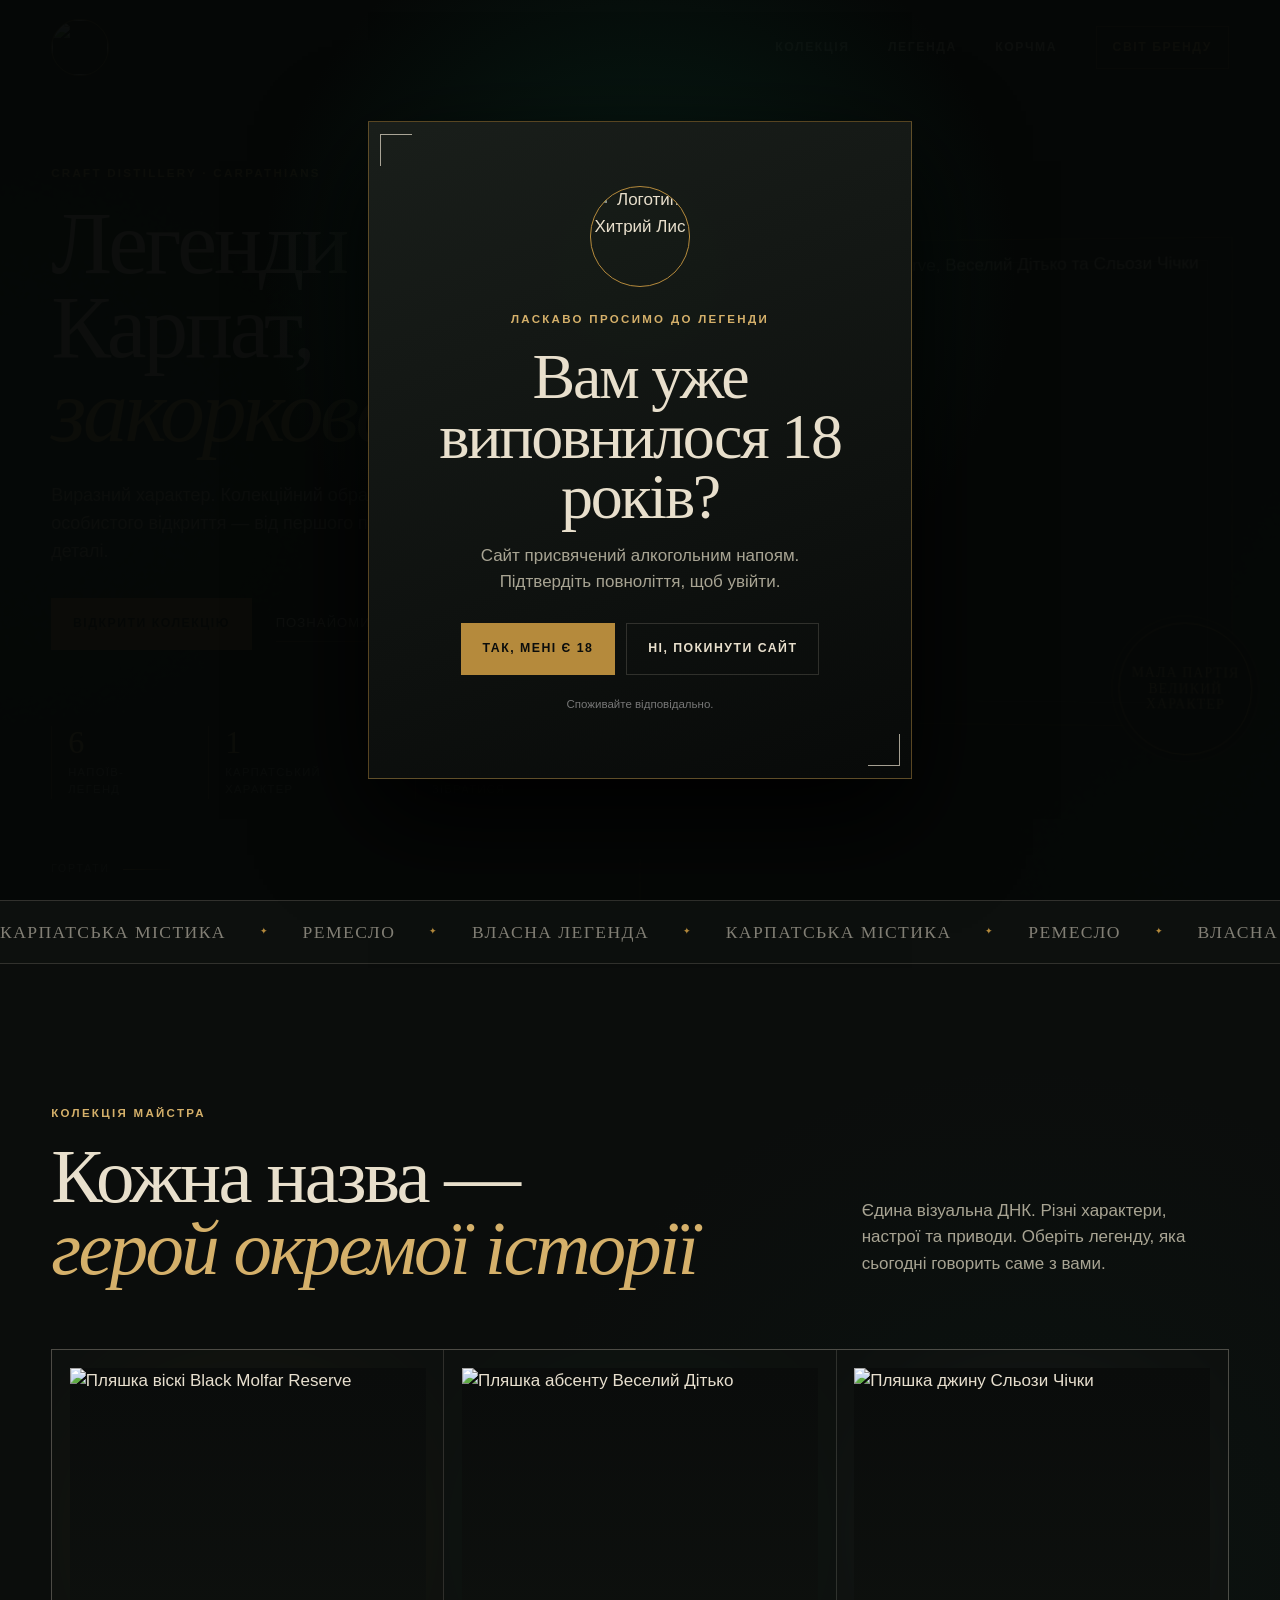
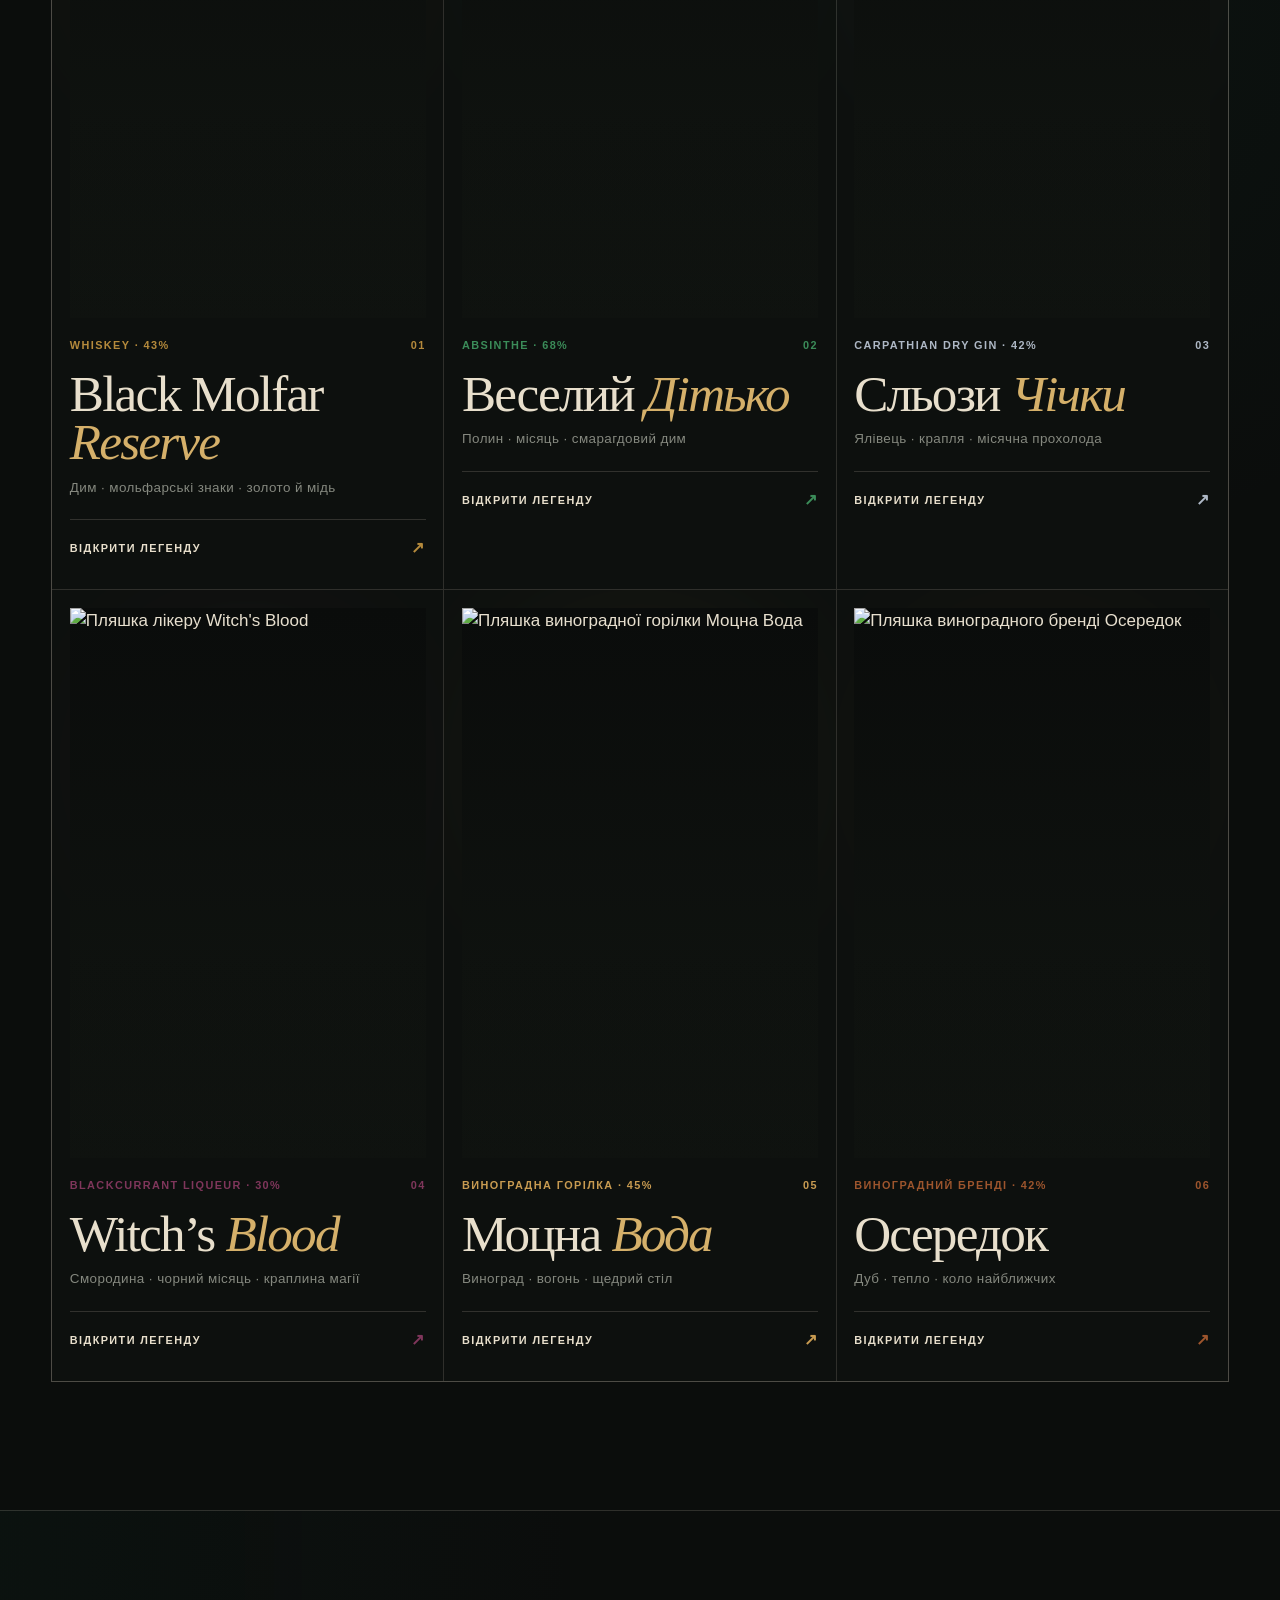
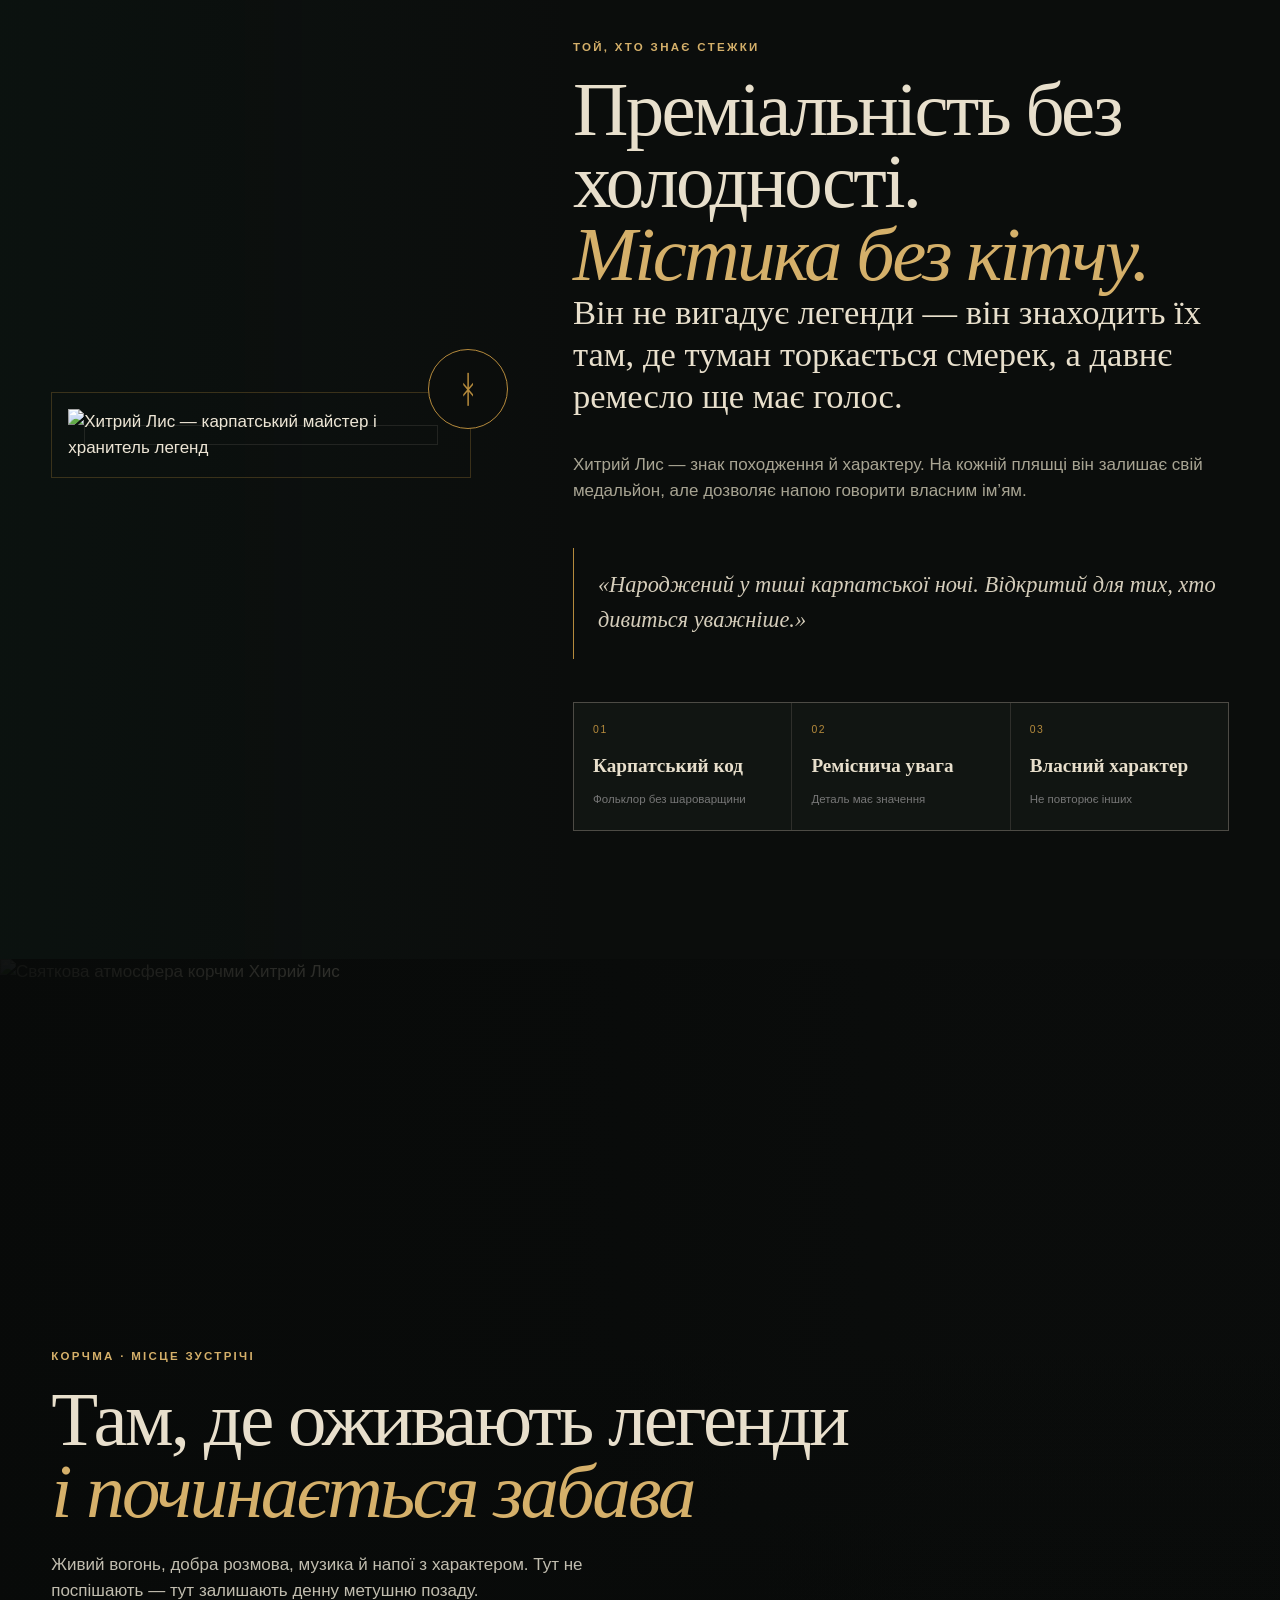
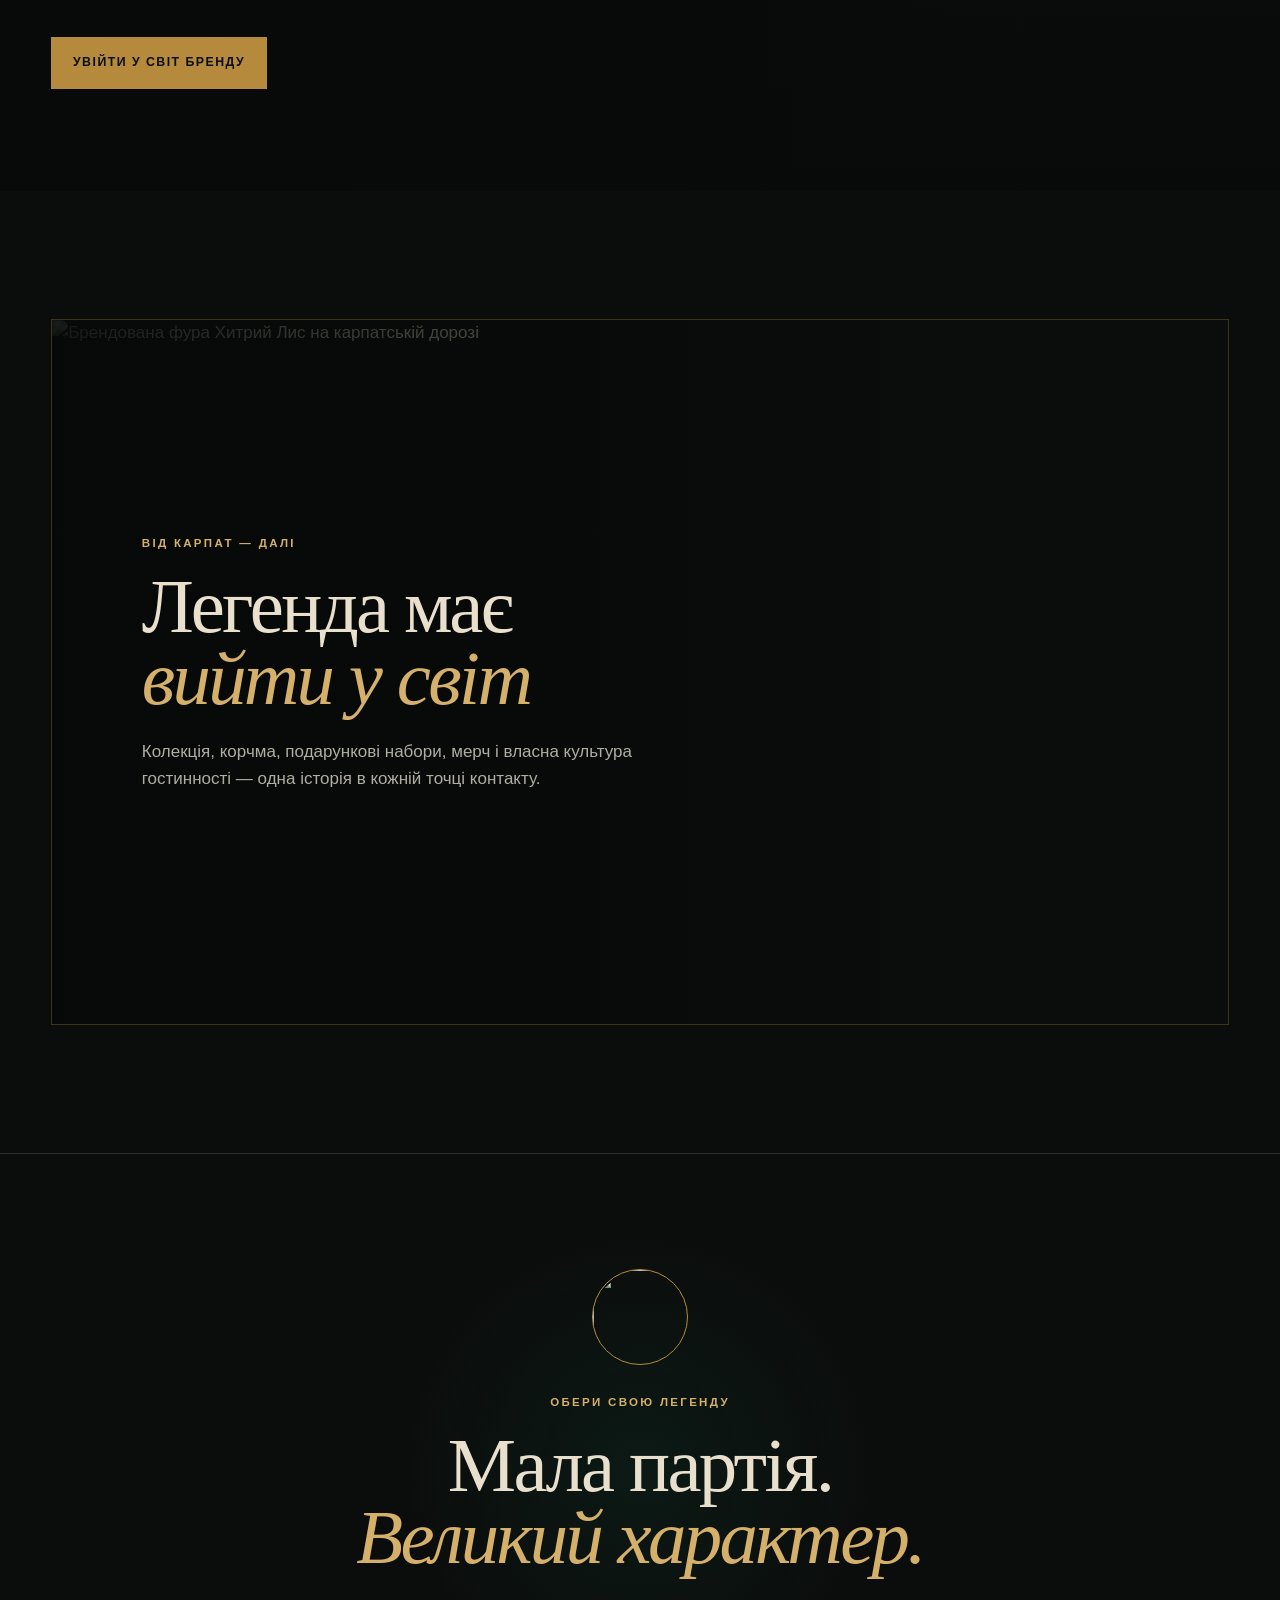
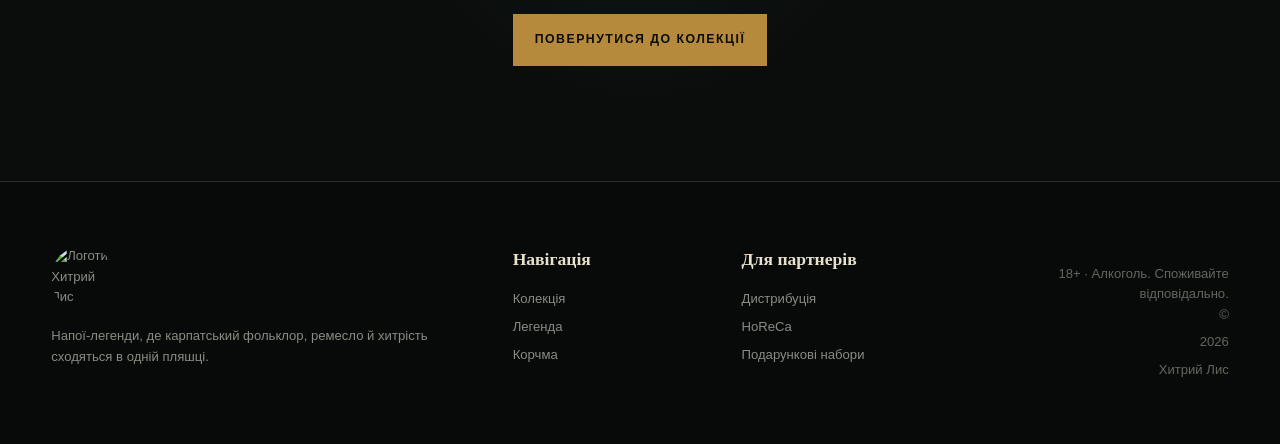
==== index.html @ 6b1ffa55 "Add files via upload" ====
<!doctype html>
<html lang="uk">
  <head>
    <meta charset="UTF-8" />
    <meta name="viewport" content="width=device-width, initial-scale=1" />
    <meta name="theme-color" content="#0b0d0c" />
    <meta
      name="description"
      content="Хитрий Лис — напої-легенди, де карпатський фольклор, ремесло й характер сходяться в одній пляшці."
    />
    <title>Хитрий Лис — легенди Карпат, закорковані майстром</title>
    <link rel="icon" href="assets/favicon.svg" type="image/svg+xml" />
    <link rel="stylesheet" href="styles.css" />
    <script src="script.js" defer></script>
  </head>

  <body class="age-locked">
    <a class="skip-link" href="#main">Перейти до вмісту</a>

    <div class="age-gate" id="ageGate" role="dialog" aria-modal="true" aria-labelledby="ageTitle">
      <div class="age-gate__card">
        <img class="age-gate__logo" src="assets/images/logo-medallion.webp" alt="Логотип Хитрий Лис" />
        <p class="eyebrow">Ласкаво просимо до легенди</p>
        <h1 id="ageTitle">Вам уже виповнилося 18 років?</h1>
        <p class="age-gate__copy">
          Сайт присвячений алкогольним напоям. Підтвердіть повноліття, щоб увійти.
        </p>
        <div class="age-gate__actions">
          <button class="button button--primary" id="ageAccept" type="button">Так, мені є 18</button>
          <button class="button button--ghost" id="ageDecline" type="button">Ні, покинути сайт</button>
        </div>
        <small>Споживайте відповідально.</small>
      </div>
    </div>

    <header class="site-header" id="top">
      <a class="brand-mark" href="#top" aria-label="Хитрий Лис — на початок сторінки">
        <img src="assets/images/logo-medallion.webp" alt="" />
      </a>

      <button class="menu-toggle" type="button" aria-expanded="false" aria-controls="siteNav">
        <span></span><span></span><span></span>
        <span class="sr-only">Відкрити меню</span>
      </button>

      <nav class="site-nav" id="siteNav" aria-label="Головна навігація">
        <a href="#collection">Колекція</a>
        <a href="#legend">Легенда</a>
        <a href="#tavern">Корчма</a>
        <a class="nav-cta" href="#world">Світ бренду</a>
      </nav>
    </header>

    <main id="main">
      <section class="hero section-shell" aria-labelledby="heroTitle">
        <div class="hero__mist hero__mist--one"></div>
        <div class="hero__mist hero__mist--two"></div>

        <div class="hero__copy reveal">
          <p class="eyebrow">Craft distillery · Carpathians</p>
          <h1 id="heroTitle">Легенди Карпат,<br /><em>закорковані майстром</em></h1>
          <p class="hero__lead">
            Виразний характер. Колекційний образ. Відчуття особистого відкриття — від першого погляду до останньої деталі.
          </p>
          <div class="hero__actions">
            <a class="button button--primary" href="#collection">Відкрити колекцію</a>
            <a class="text-link" href="#legend">Познайомитися з Лисом <span aria-hidden="true">↗</span></a>
          </div>
          <dl class="hero__facts" aria-label="Характер бренду">
            <div><dt>6</dt><dd>напоїв-легенд</dd></div>
            <div><dt>1</dt><dd>карпатський характер</dd></div>
            <div><dt>∞</dt><dd>приводів зібратися</dd></div>
          </dl>
        </div>

        <div class="hero__visual reveal reveal--delay">
          <div class="hero__frame">
            <img src="assets/images/collection-hero.webp" alt="Колекція напоїв Black Molfar Reserve, Веселий Дітько та Сльози Чічки" />
            <span class="hero__seal">Мала партія<br />великий характер</span>
          </div>
        </div>

        <a class="scroll-cue" href="#collection" aria-label="Прокрутити до колекції">
          <span>Гортати</span><i></i>
        </a>
      </section>

      <section class="marquee" aria-label="Цінності бренду">
        <div class="marquee__track">
          <span>Карпатська містика</span><i>✦</i><span>Ремесло</span><i>✦</i><span>Власна легенда</span><i>✦</i>
          <span>Карпатська містика</span><i>✦</i><span>Ремесло</span><i>✦</i><span>Власна легенда</span><i>✦</i>
        </div>
      </section>

      <section class="collection section-shell" id="collection" aria-labelledby="collectionTitle">
        <div class="section-heading reveal">
          <div>
            <p class="eyebrow">Колекція майстра</p>
            <h2 id="collectionTitle">Кожна назва —<br /><em>герой окремої історії</em></h2>
          </div>
          <p>
            Єдина візуальна ДНК. Різні характери, настрої та приводи. Оберіть легенду, яка сьогодні говорить саме з вами.
          </p>
        </div>

        <div class="product-grid" id="productGrid">
          <article class="product-card reveal" style="--accent:#b58a3c" data-product="black-molfar">
            <div class="product-card__image"><img src="assets/images/black-molfar.webp" alt="Пляшка віскі Black Molfar Reserve" loading="lazy" /></div>
            <div class="product-card__meta"><span>Whiskey · 43%</span><span>01</span></div>
            <h3>Black Molfar <em>Reserve</em></h3>
            <p>Дим · мольфарські знаки · золото й мідь</p>
            <button class="product-card__button" type="button">Відкрити легенду <span>↗</span></button>
          </article>

          <article class="product-card reveal" style="--accent:#3b8c59" data-product="veselyi-ditko">
            <div class="product-card__image"><img src="assets/images/veselyi-ditko.webp" alt="Пляшка абсенту Веселий Дітько" loading="lazy" /></div>
            <div class="product-card__meta"><span>Absinthe · 68%</span><span>02</span></div>
            <h3>Веселий <em>Дітько</em></h3>
            <p>Полин · місяць · смарагдовий дим</p>
            <button class="product-card__button" type="button">Відкрити легенду <span>↗</span></button>
          </article>

          <article class="product-card reveal" style="--accent:#aeb8c5" data-product="sliozy-chichky">
            <div class="product-card__image"><img src="assets/images/sliozy-chichky.webp" alt="Пляшка джину Сльози Чічки" loading="lazy" /></div>
            <div class="product-card__meta"><span>Carpathian Dry Gin · 42%</span><span>03</span></div>
            <h3>Сльози <em>Чічки</em></h3>
            <p>Ялівець · крапля · місячна прохолода</p>
            <button class="product-card__button" type="button">Відкрити легенду <span>↗</span></button>
          </article>

          <article class="product-card reveal" style="--accent:#7f365b" data-product="witchs-blood">
            <div class="product-card__image"><img src="assets/images/witchs-blood.webp" alt="Пляшка лікеру Witch's Blood" loading="lazy" /></div>
            <div class="product-card__meta"><span>Blackcurrant Liqueur · 30%</span><span>04</span></div>
            <h3>Witch’s <em>Blood</em></h3>
            <p>Смородина · чорний місяць · краплина магії</p>
            <button class="product-card__button" type="button">Відкрити легенду <span>↗</span></button>
          </article>

          <article class="product-card reveal" style="--accent:#c89b51" data-product="motsna-voda">
            <div class="product-card__image"><img src="assets/images/motsna-voda.webp" alt="Пляшка виноградної горілки Моцна Вода" loading="lazy" /></div>
            <div class="product-card__meta"><span>Виноградна горілка · 45%</span><span>05</span></div>
            <h3>Моцна <em>Вода</em></h3>
            <p>Виноград · вогонь · щедрий стіл</p>
            <button class="product-card__button" type="button">Відкрити легенду <span>↗</span></button>
          </article>

          <article class="product-card reveal" style="--accent:#9d552d" data-product="oseredok">
            <div class="product-card__image"><img src="assets/images/oseredok.webp" alt="Пляшка виноградного бренді Осередок" loading="lazy" /></div>
            <div class="product-card__meta"><span>Виноградний бренді · 42%</span><span>06</span></div>
            <h3>Осередок</h3>
            <p>Дуб · тепло · коло найближчих</p>
            <button class="product-card__button" type="button">Відкрити легенду <span>↗</span></button>
          </article>
        </div>
      </section>

      <section class="legend section-shell" id="legend" aria-labelledby="legendTitle">
        <div class="legend__image reveal">
          <img src="assets/images/fox-master.webp" alt="Хитрий Лис — карпатський майстер і хранитель легенд" loading="lazy" />
          <div class="legend__sigil" aria-hidden="true">ᚼ</div>
        </div>
        <div class="legend__copy reveal reveal--delay">
          <p class="eyebrow">Той, хто знає стежки</p>
          <h2 id="legendTitle">Преміальність без холодності.<br /><em>Містика без кітчу.</em></h2>
          <p class="legend__lead">
            Він не вигадує легенди — він знаходить їх там, де туман торкається смерек, а давнє ремесло ще має голос.
          </p>
          <p>
            Хитрий Лис — знак походження й характеру. На кожній пляшці він залишає свій медальйон, але дозволяє напою говорити власним ім’ям.
          </p>
          <blockquote>«Народжений у тиші карпатської ночі. Відкритий для тих, хто дивиться уважніше.»</blockquote>
          <div class="legend__principles">
            <div><span>01</span><strong>Карпатський код</strong><small>Фольклор без шароварщини</small></div>
            <div><span>02</span><strong>Реміснича увага</strong><small>Деталь має значення</small></div>
            <div><span>03</span><strong>Власний характер</strong><small>Не повторює інших</small></div>
          </div>
        </div>
      </section>

      <section class="tavern" id="tavern" aria-labelledby="tavernTitle">
        <div class="tavern__media"><img src="assets/images/tavern.webp" alt="Святкова атмосфера корчми Хитрий Лис" loading="lazy" /></div>
        <div class="tavern__content reveal">
          <p class="eyebrow">Корчма · місце зустрічі</p>
          <h2 id="tavernTitle">Там, де оживають легенди<br /><em>і починається забава</em></h2>
          <p>
            Живий вогонь, добра розмова, музика й напої з характером. Тут не поспішають — тут залишають денну метушню позаду.
          </p>
          <a class="button button--primary" href="#world">Увійти у світ бренду</a>
        </div>
      </section>

      <section class="world section-shell" id="world" aria-labelledby="worldTitle">
        <div class="world__panel reveal">
          <img src="assets/images/road.webp" alt="Брендована фура Хитрий Лис на карпатській дорозі" loading="lazy" />
          <div class="world__overlay">
            <p class="eyebrow">Від Карпат — далі</p>
            <h2 id="worldTitle">Легенда має<br /><em>вийти у світ</em></h2>
            <p>Колекція, корчма, подарункові набори, мерч і власна культура гостинності — одна історія в кожній точці контакту.</p>
          </div>
        </div>
      </section>

      <section class="closing section-shell" aria-labelledby="closingTitle">
        <img src="assets/images/logo-medallion.webp" alt="" class="closing__logo" />
        <p class="eyebrow">Обери свою легенду</p>
        <h2 id="closingTitle">Мала партія.<br /><em>Великий характер.</em></h2>
        <a class="button button--primary" href="#collection">Повернутися до колекції</a>
      </section>
    </main>

    <footer class="site-footer">
      <div class="site-footer__brand">
        <img src="assets/images/logo-medallion.webp" alt="Логотип Хитрий Лис" />
        <p>Напої-легенди, де карпатський фольклор, ремесло й хитрість сходяться в одній пляшці.</p>
      </div>
      <div>
        <strong>Навігація</strong>
        <a href="#collection">Колекція</a><a href="#legend">Легенда</a><a href="#tavern">Корчма</a>
      </div>
      <div>
        <strong>Для партнерів</strong>
        <span>Дистрибуція</span><span>HoReCa</span><span>Подарункові набори</span>
      </div>
      <p class="site-footer__legal">18+ · Алкоголь. Споживайте відповідально.<br />© <span id="year"></span> Хитрий Лис</p>
    </footer>

    <dialog class="product-dialog" id="productDialog">
      <button class="product-dialog__close" type="button" aria-label="Закрити">×</button>
      <div class="product-dialog__image"><img src="" alt="" /></div>
      <div class="product-dialog__copy">
        <p class="eyebrow product-dialog__category"></p>
        <h2 class="product-dialog__title"></h2>
        <p class="product-dialog__story"></p>
        <div class="product-dialog__mood"></div>
        <p class="product-dialog__quote"></p>
      </div>
    </dialog>
  </body>
</html>
---- styles.css ----
@font-face{font-family:"Cormorant Garamond";src:url("assets/fonts/cormorant-garamond-cyrillic-400.woff2") format("woff2");font-weight:400;font-style:normal;font-display:swap;unicode-range:U+0400-045F,U+0490-0491}
@font-face{font-family:"Cormorant Garamond";src:url("assets/fonts/cormorant-garamond-latin-400.woff2") format("woff2");font-weight:400;font-style:normal;font-display:swap;unicode-range:U+0000-00FF}
@font-face{font-family:"Cormorant Garamond";src:url("assets/fonts/cormorant-garamond-cyrillic-600.woff2") format("woff2");font-weight:600;font-style:normal;font-display:swap;unicode-range:U+0400-045F,U+0490-0491}
@font-face{font-family:"Cormorant Garamond";src:url("assets/fonts/cormorant-garamond-latin-600.woff2") format("woff2");font-weight:600;font-style:normal;font-display:swap;unicode-range:U+0000-00FF}
@font-face{font-family:"Source Sans 3";src:url("assets/fonts/source-sans-3-cyrillic-400.woff2") format("woff2");font-weight:400;font-style:normal;font-display:swap;unicode-range:U+0400-045F,U+0490-0491}
@font-face{font-family:"Source Sans 3";src:url("assets/fonts/source-sans-3-latin-400.woff2") format("woff2");font-weight:400;font-style:normal;font-display:swap;unicode-range:U+0000-00FF}
@font-face{font-family:"Source Sans 3";src:url("assets/fonts/source-sans-3-cyrillic-600.woff2") format("woff2");font-weight:600;font-style:normal;font-display:swap;unicode-range:U+0400-045F,U+0490-0491}
@font-face{font-family:"Source Sans 3";src:url("assets/fonts/source-sans-3-latin-600.woff2") format("woff2");font-weight:600;font-style:normal;font-display:swap;unicode-range:U+0000-00FF}

:root{
  --ink:#0b0d0c;
  --ink-soft:#111512;
  --gold:#b58a3c;
  --gold-light:#d5b06a;
  --parchment:#e8dfcc;
  --muted:#a8a493;
  --emerald:#0e4b36;
  --line:rgba(232,223,204,.16);
  --display:"Cormorant Garamond",Georgia,serif;
  --text:"Source Sans 3",Arial,sans-serif;
  --page:clamp(1.25rem,4vw,4.5rem);
}

*,*::before,*::after{box-sizing:border-box}
html{scroll-behavior:smooth;background:var(--ink)}
body{margin:0;background:var(--ink);color:var(--parchment);font-family:var(--text);font-size:17px;line-height:1.55;overflow-x:hidden}
body::before{content:"";position:fixed;inset:0;pointer-events:none;opacity:.055;z-index:50;background-image:url("data:image/svg+xml,%3Csvg viewBox='0 0 180 180' xmlns='http://www.w3.org/2000/svg'%3E%3Cfilter id='n'%3E%3CfeTurbulence type='fractalNoise' baseFrequency='.8' numOctaves='3' stitchTiles='stitch'/%3E%3C/filter%3E%3Crect width='100%25' height='100%25' filter='url(%23n)' opacity='.65'/%3E%3C/svg%3E")}
body.age-locked{overflow:hidden}
img{display:block;max-width:100%}
a{color:inherit;text-decoration:none}
button{font:inherit}
::selection{background:var(--gold);color:var(--ink)}

.sr-only{position:absolute;width:1px;height:1px;padding:0;margin:-1px;overflow:hidden;clip:rect(0,0,0,0);white-space:nowrap;border:0}
.skip-link{position:fixed;top:.75rem;left:.75rem;z-index:1000;padding:.7rem 1rem;background:var(--parchment);color:var(--ink);transform:translateY(-160%);transition:.2s}
.skip-link:focus{transform:translateY(0)}
.section-shell{padding-left:var(--page);padding-right:var(--page)}
.eyebrow{margin:0 0 1.1rem;color:var(--gold-light);font-size:.72rem;font-weight:600;letter-spacing:.2em;text-transform:uppercase}
h1,h2,h3,p{margin-top:0}
h1,h2,h3{font-family:var(--display);font-weight:400;line-height:.94;letter-spacing:-.035em}
h1 em,h2 em,h3 em{color:var(--gold-light);font-style:italic;font-weight:400}
.button{display:inline-flex;align-items:center;justify-content:center;min-height:3.25rem;padding:.75rem 1.3rem;border:1px solid transparent;cursor:pointer;font-size:.77rem;font-weight:600;letter-spacing:.12em;text-transform:uppercase;transition:transform .25s,background .25s,color .25s,border-color .25s}
.button:hover{transform:translateY(-2px)}
.button--primary{background:var(--gold);color:var(--ink);border-color:var(--gold)}
.button--primary:hover{background:var(--gold-light);border-color:var(--gold-light)}
.button--ghost{background:transparent;color:var(--parchment);border-color:var(--line)}
.button--ghost:hover{border-color:var(--gold)}
.text-link{display:inline-flex;gap:.55rem;align-items:center;padding:.5rem 0;border-bottom:1px solid rgba(181,138,60,.45);font-size:.82rem;letter-spacing:.08em;text-transform:uppercase}
.text-link span{color:var(--gold);transition:transform .2s}.text-link:hover span{transform:translate(3px,-3px)}

.age-gate{position:fixed;inset:0;z-index:999;display:grid;place-items:center;padding:1.25rem;background:radial-gradient(circle at 50% 30%,rgba(14,75,54,.35),transparent 42%),rgba(6,8,7,.97);opacity:0;pointer-events:none;transition:opacity .35s}
.age-locked .age-gate{opacity:1;pointer-events:auto}
.age-gate__card{width:min(34rem,100%);padding:clamp(2rem,6vw,4rem);text-align:center;border:1px solid rgba(181,138,60,.45);background:linear-gradient(160deg,rgba(26,31,27,.98),rgba(8,10,9,.98));box-shadow:0 40px 100px #000;position:relative}
.age-gate__card::before,.age-gate__card::after{content:"";position:absolute;width:2rem;height:2rem;border-color:var(--gold);opacity:.7}
.age-gate__card::before{top:.7rem;left:.7rem;border-top:1px solid;border-left:1px solid}.age-gate__card::after{right:.7rem;bottom:.7rem;border-right:1px solid;border-bottom:1px solid}
.age-gate__logo{width:6.3rem;height:6.3rem;margin:0 auto 1.5rem;border-radius:50%;object-fit:cover;border:1px solid var(--gold)}
.age-gate h1{font-size:clamp(2.2rem,7vw,4rem);margin-bottom:1rem}.age-gate__copy{color:var(--muted);max-width:26rem;margin:0 auto 1.7rem}.age-gate__actions{display:flex;gap:.7rem;justify-content:center;flex-wrap:wrap}.age-gate small{display:block;margin-top:1.3rem;color:#777;font-size:.72rem}

.site-header{position:fixed;top:0;left:0;right:0;z-index:100;display:flex;align-items:center;justify-content:space-between;height:6rem;padding:0 var(--page);border-bottom:1px solid transparent;transition:height .3s,background .3s,border-color .3s,backdrop-filter .3s}
.site-header.is-scrolled{height:4.6rem;background:rgba(11,13,12,.83);border-color:var(--line);backdrop-filter:blur(18px)}
.brand-mark{width:3.6rem;height:3.6rem;border-radius:50%;overflow:hidden;border:1px solid rgba(181,138,60,.65);box-shadow:0 0 0 5px rgba(181,138,60,.06);transition:width .3s,height .3s}
.brand-mark img{width:100%;height:100%;object-fit:cover}
.site-header.is-scrolled .brand-mark{width:3rem;height:3rem}
.site-nav{display:flex;align-items:center;gap:clamp(1.2rem,3vw,3rem);font-size:.76rem;font-weight:600;letter-spacing:.13em;text-transform:uppercase}
.site-nav a:not(.nav-cta){position:relative;color:#d7d1c3}
.site-nav a:not(.nav-cta)::after{content:"";position:absolute;left:0;right:100%;bottom:-.45rem;height:1px;background:var(--gold);transition:right .25s}.site-nav a:hover::after{right:0}
.nav-cta{padding:.7rem 1rem;border:1px solid rgba(181,138,60,.55);color:var(--gold-light)}
.menu-toggle{display:none;background:none;border:0;color:var(--parchment);padding:.5rem;cursor:pointer}.menu-toggle span:not(.sr-only){display:block;width:1.6rem;height:1px;margin:.35rem;background:currentColor;transition:.25s}

.hero{min-height:100svh;display:grid;grid-template-columns:minmax(0,.9fr) minmax(28rem,1.1fr);align-items:center;gap:clamp(2rem,5vw,7rem);position:relative;padding-top:9rem;padding-bottom:5rem;overflow:hidden;background:radial-gradient(circle at 18% 45%,rgba(14,75,54,.22),transparent 35%),linear-gradient(110deg,#0b0d0c 20%,#101510)}
.hero::before{content:"";position:absolute;inset:0;background:linear-gradient(90deg,transparent 49.9%,rgba(181,138,60,.16) 50%,transparent 50.1%);pointer-events:none}
.hero__copy,.hero__visual{position:relative;z-index:2}
.hero h1{font-size:clamp(4rem,7vw,8rem);margin-bottom:1.8rem;max-width:9ch}.hero h1 em{white-space:nowrap}
.hero__lead{max-width:35rem;color:#b8b5a9;font-size:clamp(1rem,1.4vw,1.2rem)}
.hero__actions{display:flex;align-items:center;gap:1.5rem;flex-wrap:wrap;margin-top:2rem}
.hero__facts{display:flex;gap:clamp(1.5rem,4vw,4rem);margin:clamp(2.7rem,6vw,5rem) 0 0}.hero__facts div{padding-left:1rem;border-left:1px solid rgba(181,138,60,.45)}.hero__facts dt{font-family:var(--display);color:var(--gold-light);font-size:2rem;line-height:1}.hero__facts dd{margin:.35rem 0 0;color:#8f9188;font-size:.7rem;letter-spacing:.12em;text-transform:uppercase}
.hero__visual{perspective:1200px}.hero__frame{position:relative;border:1px solid rgba(181,138,60,.28);padding:.75rem;background:#0d100e;box-shadow:0 50px 120px rgba(0,0,0,.55);transform:rotateY(-3deg)}
.hero__frame::before{content:"";position:absolute;inset:1.4rem;border:1px solid rgba(232,223,204,.1);z-index:1;pointer-events:none}.hero__frame img{width:100%;aspect-ratio:1.28/1;object-fit:cover;filter:saturate(.9) contrast(1.05)}
.hero__seal{position:absolute;right:-1.3rem;bottom:-1.8rem;width:8.2rem;aspect-ratio:1;border:1px solid var(--gold);border-radius:50%;display:grid;place-items:center;text-align:center;background:rgba(11,13,12,.92);color:var(--gold-light);font-family:var(--display);font-size:.85rem;line-height:1.15;letter-spacing:.08em;text-transform:uppercase;box-shadow:0 0 0 6px rgba(11,13,12,.8),0 0 0 7px rgba(181,138,60,.25)}
.hero__mist{position:absolute;width:35rem;height:35rem;border-radius:50%;filter:blur(90px);opacity:.15;background:#35a46b;animation:drift 12s ease-in-out infinite alternate}.hero__mist--one{left:-20rem;top:20%}.hero__mist--two{right:-20rem;bottom:-10rem;animation-delay:-5s}
.scroll-cue{position:absolute;bottom:1.4rem;left:var(--page);display:flex;align-items:center;gap:.8rem;color:#777;font-size:.65rem;letter-spacing:.18em;text-transform:uppercase}.scroll-cue i{display:block;width:3.3rem;height:1px;background:linear-gradient(90deg,var(--gold),transparent)}
@keyframes drift{to{transform:translate(5rem,-3rem) scale(1.15)}}

.marquee{overflow:hidden;border-top:1px solid var(--line);border-bottom:1px solid var(--line);background:#0d100e}.marquee__track{display:flex;width:max-content;align-items:center;gap:2.1rem;padding:1.1rem 0;color:#827f75;font-family:var(--display);font-size:1.1rem;letter-spacing:.08em;text-transform:uppercase;animation:marquee 28s linear infinite}.marquee__track i{color:var(--gold);font-style:normal;font-size:.55rem}@keyframes marquee{to{transform:translateX(-50%)}}

.collection{padding-top:clamp(6rem,11vw,11rem);padding-bottom:clamp(6rem,10vw,10rem);background:radial-gradient(circle at 80% 30%,rgba(14,75,54,.1),transparent 30%)}
.section-heading{display:grid;grid-template-columns:1.35fr .65fr;gap:3rem;align-items:end;margin-bottom:4rem}.section-heading h2,.legend h2,.tavern h2,.world h2,.closing h2{font-size:clamp(3.5rem,6vw,6.5rem);margin-bottom:0}.section-heading>p{max-width:30rem;color:var(--muted);margin:0 0 .5rem}
.product-grid{display:grid;grid-template-columns:repeat(3,minmax(0,1fr));gap:1px;background:var(--line);border:1px solid var(--line)}
.product-card{--accent:var(--gold);position:relative;background:#0d100e;padding:1.1rem 1.1rem 1.5rem;overflow:hidden;transition:background .3s}
.product-card::before{content:"";position:absolute;width:18rem;height:18rem;top:22%;left:50%;transform:translate(-50%,-50%);border-radius:50%;background:var(--accent);filter:blur(80px);opacity:.08;transition:opacity .3s}
.product-card:hover{background:#121713}.product-card:hover::before{opacity:.18}
.product-card__image{height:clamp(24rem,43vw,39rem);overflow:hidden;position:relative;background:linear-gradient(180deg,#0a0c0b,#111511)}
.product-card__image::after{content:"";position:absolute;inset:0;background:linear-gradient(180deg,transparent 60%,rgba(11,13,12,.35))}
.product-card__image img{width:100%;height:100%;object-fit:cover;transition:transform .8s cubic-bezier(.2,.8,.2,1),filter .5s;filter:saturate(.88)}.product-card:hover img{transform:scale(1.035);filter:saturate(1.05)}
.product-card__meta{display:flex;justify-content:space-between;margin-top:1.2rem;color:var(--accent);font-size:.68rem;font-weight:600;letter-spacing:.13em;text-transform:uppercase}.product-card h3{font-size:clamp(2.4rem,4vw,4rem);margin:1rem 0 .7rem}.product-card>p{color:#85887f;font-size:.84rem;letter-spacing:.03em}.product-card__button{width:100%;display:flex;justify-content:space-between;align-items:center;margin-top:1.3rem;padding:1rem 0 .25rem;border:0;border-top:1px solid var(--line);background:transparent;color:var(--parchment);cursor:pointer;font-size:.68rem;font-weight:600;letter-spacing:.13em;text-transform:uppercase}.product-card__button span{color:var(--accent);font-size:1rem;transition:transform .2s}.product-card__button:hover span{transform:translate(4px,-4px)}

.legend{display:grid;grid-template-columns:minmax(20rem,.78fr) minmax(28rem,1.22fr);gap:clamp(3rem,8vw,9rem);align-items:center;padding-top:clamp(6rem,10vw,10rem);padding-bottom:clamp(6rem,10vw,10rem);border-top:1px solid var(--line);background:linear-gradient(90deg,rgba(14,75,54,.08),transparent 45%)}
.legend__image{position:relative;padding:1rem;border:1px solid rgba(181,138,60,.28)}.legend__image::before{content:"";position:absolute;inset:2rem;border:1px solid rgba(232,223,204,.1);z-index:1}.legend__image img{width:100%;max-height:50rem;object-fit:cover;object-position:center 28%;filter:saturate(.8) contrast(1.06)}.legend__sigil{position:absolute;right:-2.4rem;bottom:3rem;width:5rem;height:5rem;display:grid;place-items:center;border:1px solid var(--gold);border-radius:50%;background:var(--ink);color:var(--gold);font-family:var(--display);font-size:2.3rem}
.legend__copy>p:not(.eyebrow){max-width:44rem;color:var(--muted)}.legend__lead{font-family:var(--display);font-size:clamp(1.55rem,2.7vw,2.4rem);line-height:1.22;color:var(--parchment)!important}.legend blockquote{margin:2.7rem 0;padding:1.3rem 0 1.3rem 1.5rem;border-left:1px solid var(--gold);font-family:var(--display);font-size:1.4rem;font-style:italic;color:#d5cdbb}.legend__principles{display:grid;grid-template-columns:repeat(3,1fr);gap:1px;background:var(--line);border:1px solid var(--line)}.legend__principles div{padding:1.2rem;background:var(--ink-soft)}.legend__principles span{display:block;color:var(--gold);font-size:.65rem;letter-spacing:.15em}.legend__principles strong{display:block;margin:.8rem 0 .25rem;font-family:var(--display);font-size:1.2rem;font-weight:600}.legend__principles small{color:#777;font-size:.72rem}

.tavern{min-height:52rem;position:relative;display:flex;align-items:flex-end;padding:clamp(4rem,8vw,8rem) var(--page);overflow:hidden}.tavern__media{position:absolute;inset:0}.tavern__media::after{content:"";position:absolute;inset:0;background:linear-gradient(90deg,rgba(8,10,9,.96) 0%,rgba(8,10,9,.73) 45%,rgba(8,10,9,.22) 75%),linear-gradient(0deg,rgba(8,10,9,.85),transparent 55%)}.tavern__media img{width:100%;height:100%;object-fit:cover;object-position:center 38%}.tavern__content{position:relative;z-index:1;max-width:54rem}.tavern__content p:not(.eyebrow){max-width:38rem;color:#c1bdaf;margin:1.5rem 0 2rem}

.world{padding-top:clamp(6rem,10vw,10rem);padding-bottom:clamp(6rem,10vw,10rem)}.world__panel{position:relative;min-height:44rem;border:1px solid rgba(181,138,60,.3);overflow:hidden}.world__panel img{position:absolute;inset:0;width:100%;height:100%;object-fit:cover;filter:saturate(.8)}.world__panel::after{content:"";position:absolute;inset:0;background:linear-gradient(90deg,rgba(7,9,8,.93) 0%,rgba(7,9,8,.68) 43%,rgba(7,9,8,.06) 75%)}.world__overlay{position:relative;z-index:1;display:flex;min-height:44rem;max-width:45rem;flex-direction:column;justify-content:center;padding:clamp(2rem,7vw,7rem)}.world__overlay p:last-child{max-width:33rem;color:#b0ada2;margin-top:1.5rem}
.closing{padding-top:clamp(5rem,9vw,9rem);padding-bottom:clamp(5rem,9vw,9rem);text-align:center;border-top:1px solid var(--line);background:radial-gradient(circle at 50% 50%,rgba(14,75,54,.2),transparent 33%)}.closing__logo{width:6rem;height:6rem;margin:0 auto 1.8rem;border:1px solid var(--gold);border-radius:50%;object-fit:cover}.closing h2{margin-bottom:2.5rem}

.site-footer{display:grid;grid-template-columns:1.6fr .7fr .7fr 1fr;gap:3rem;padding:4rem var(--page);border-top:1px solid var(--line);background:#080a09;color:#898b84;font-size:.82rem}.site-footer__brand{max-width:24rem}.site-footer__brand img{width:4rem;height:4rem;border-radius:50%;margin-bottom:1rem}.site-footer strong{display:block;margin-bottom:1rem;color:var(--parchment);font-family:var(--display);font-size:1.1rem}.site-footer a,.site-footer span{display:block;margin:.45rem 0}.site-footer a:hover{color:var(--gold)}.site-footer__legal{align-self:end;margin:0;text-align:right;color:#64665f}

.product-dialog{width:min(62rem,calc(100% - 2rem));max-height:calc(100svh - 2rem);padding:0;border:1px solid rgba(181,138,60,.5);background:#0d100e;color:var(--parchment);box-shadow:0 40px 120px #000;overflow:auto}.product-dialog::backdrop{background:rgba(0,0,0,.82);backdrop-filter:blur(8px)}.product-dialog[open]{display:grid;grid-template-columns:.85fr 1.15fr}.product-dialog__close{position:absolute;right:1rem;top:1rem;z-index:2;width:2.5rem;height:2.5rem;border:1px solid var(--line);background:rgba(11,13,12,.8);color:var(--parchment);cursor:pointer;font-size:1.6rem;line-height:1}.product-dialog__image{min-height:38rem;background:#080a09}.product-dialog__image img{width:100%;height:100%;object-fit:cover}.product-dialog__copy{display:flex;flex-direction:column;justify-content:center;padding:clamp(2rem,6vw,5rem)}.product-dialog__title{font-size:clamp(3.3rem,7vw,6rem);margin-bottom:1.4rem}.product-dialog__story{color:#aaa89e}.product-dialog__mood{margin:1.5rem 0;padding:1rem 0;border-top:1px solid var(--line);border-bottom:1px solid var(--line);color:var(--gold-light);font-size:.72rem;font-weight:600;letter-spacing:.14em;text-transform:uppercase}.product-dialog__quote{font-family:var(--display);font-size:1.45rem;font-style:italic;color:#d7cfbc}

.reveal{opacity:0;transform:translateY(25px);transition:opacity .8s ease,transform .8s ease}.reveal--delay{transition-delay:.15s}.reveal.is-visible{opacity:1;transform:none}

@media (max-width:1050px){
  .hero{grid-template-columns:1fr;padding-top:9rem}.hero__copy{max-width:55rem}.hero h1{max-width:11ch}.hero__visual{width:min(52rem,100%);margin-left:auto}.product-grid{grid-template-columns:repeat(2,1fr)}.legend{grid-template-columns:.75fr 1.25fr;gap:3rem}.legend__principles{grid-template-columns:1fr}.site-footer{grid-template-columns:1.4fr .6fr .8fr}.site-footer__legal{grid-column:1/-1;text-align:left}
}

@media (max-width:760px){
  body{font-size:16px}.site-header{height:5rem}.brand-mark{width:3rem;height:3rem}.menu-toggle{display:block;position:relative;z-index:2}.menu-toggle.is-open span:nth-child(1){transform:translateY(6px) rotate(45deg)}.menu-toggle.is-open span:nth-child(2){opacity:0}.menu-toggle.is-open span:nth-child(3){transform:translateY(-6px) rotate(-45deg)}
  .site-nav{position:fixed;inset:0;display:flex;flex-direction:column;justify-content:center;gap:2rem;background:rgba(8,10,9,.98);font-family:var(--display);font-size:2rem;font-weight:400;text-transform:none;transform:translateX(100%);transition:transform .35s}.site-nav.is-open{transform:none}.nav-cta{font-family:var(--text);font-size:.75rem;text-transform:uppercase}
  .hero{display:block;min-height:auto;padding-top:9rem;padding-bottom:5rem}.hero::before{display:none}.hero h1{font-size:clamp(3.8rem,16vw,5.8rem)}.hero h1 em{white-space:normal}.hero__visual{margin:4rem 0 1rem}.hero__frame{transform:none}.hero__seal{right:-.3rem;width:6.8rem}.hero__facts{justify-content:space-between;gap:.6rem}.hero__facts dd{max-width:7rem}.scroll-cue{display:none}
  .section-heading{grid-template-columns:1fr;gap:1.5rem}.section-heading h2,.legend h2,.tavern h2,.world h2,.closing h2{font-size:clamp(3.2rem,13vw,5rem)}.product-grid{grid-template-columns:1fr}.product-card__image{height:36rem}
  .legend{grid-template-columns:1fr}.legend__image{width:min(31rem,92%)}.legend__sigil{right:-1.5rem}.legend__principles{grid-template-columns:1fr}.tavern{min-height:48rem}.tavern__media::after{background:linear-gradient(0deg,rgba(8,10,9,.95) 5%,rgba(8,10,9,.45) 80%)}.world__panel,.world__overlay{min-height:38rem}.world__panel::after{background:linear-gradient(0deg,rgba(7,9,8,.95),rgba(7,9,8,.3))}.world__overlay{justify-content:flex-end}
  .site-footer{grid-template-columns:1fr 1fr}.site-footer__brand,.site-footer__legal{grid-column:1/-1}.product-dialog[open]{grid-template-columns:1fr}.product-dialog__image{min-height:24rem;height:42svh}.product-dialog__copy{padding:2rem}.product-dialog__title{font-size:3.5rem}
}

@media (max-width:440px){.hero__actions{align-items:flex-start;flex-direction:column}.hero__facts{flex-wrap:wrap}.product-card__image{height:29rem}.site-footer{grid-template-columns:1fr}.site-footer__brand,.site-footer__legal{grid-column:auto}.age-gate__actions{flex-direction:column}}
@media (prefers-reduced-motion:reduce){html{scroll-behavior:auto}.marquee__track,.hero__mist{animation:none}.reveal{opacity:1;transform:none;transition:none}*,*::before,*::after{transition-duration:.01ms!important}}
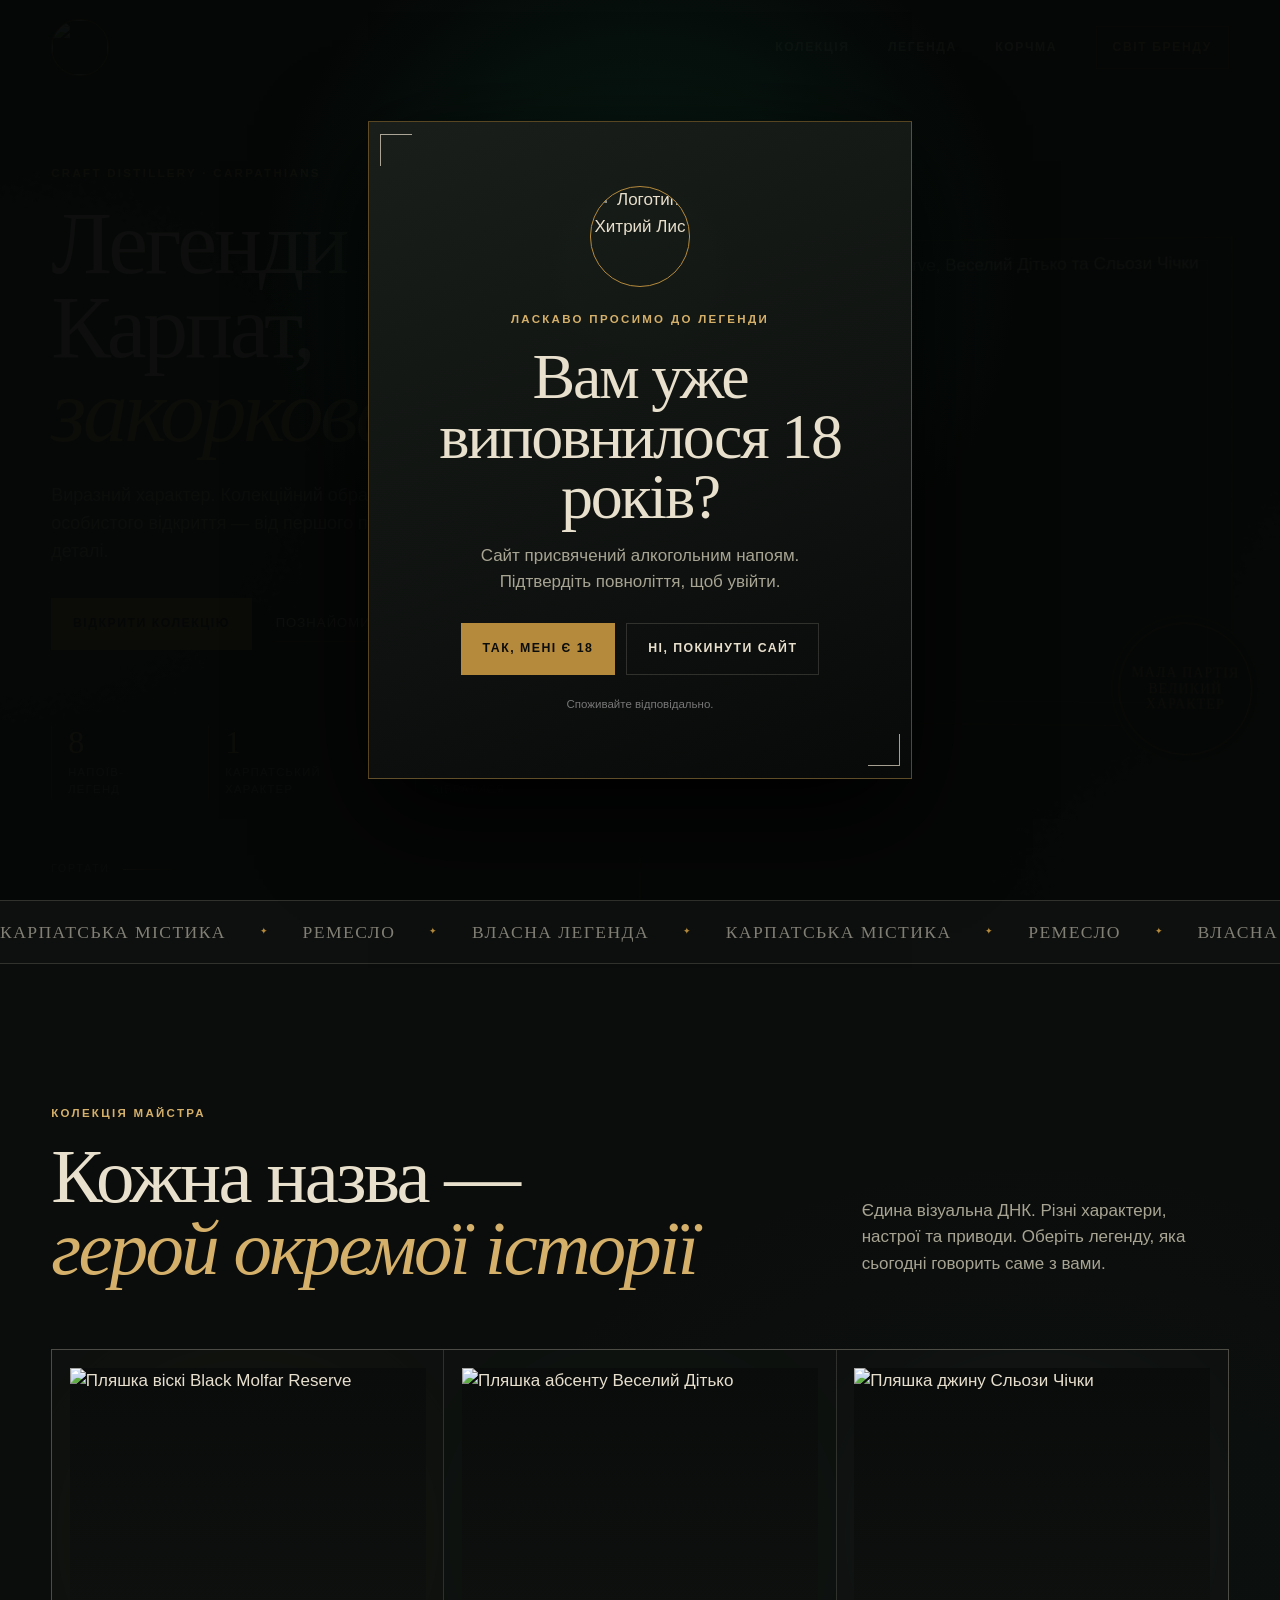
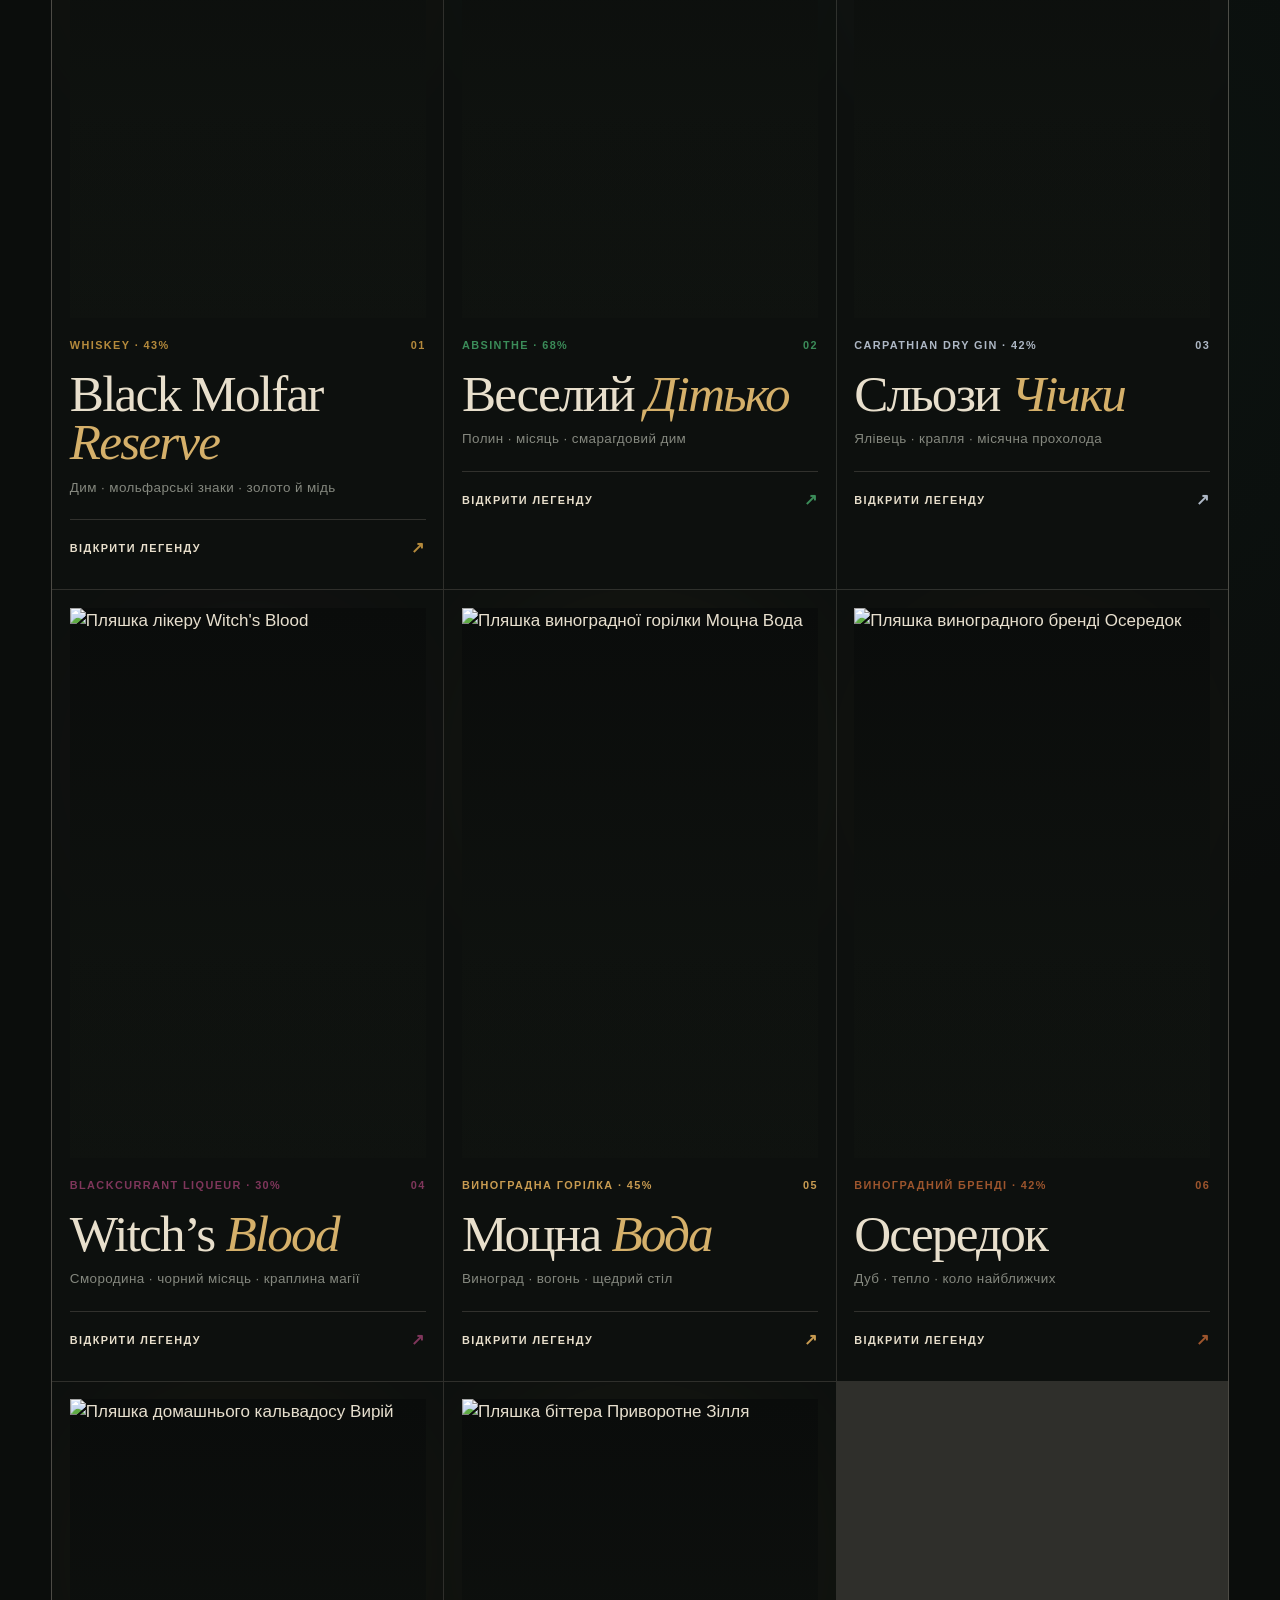
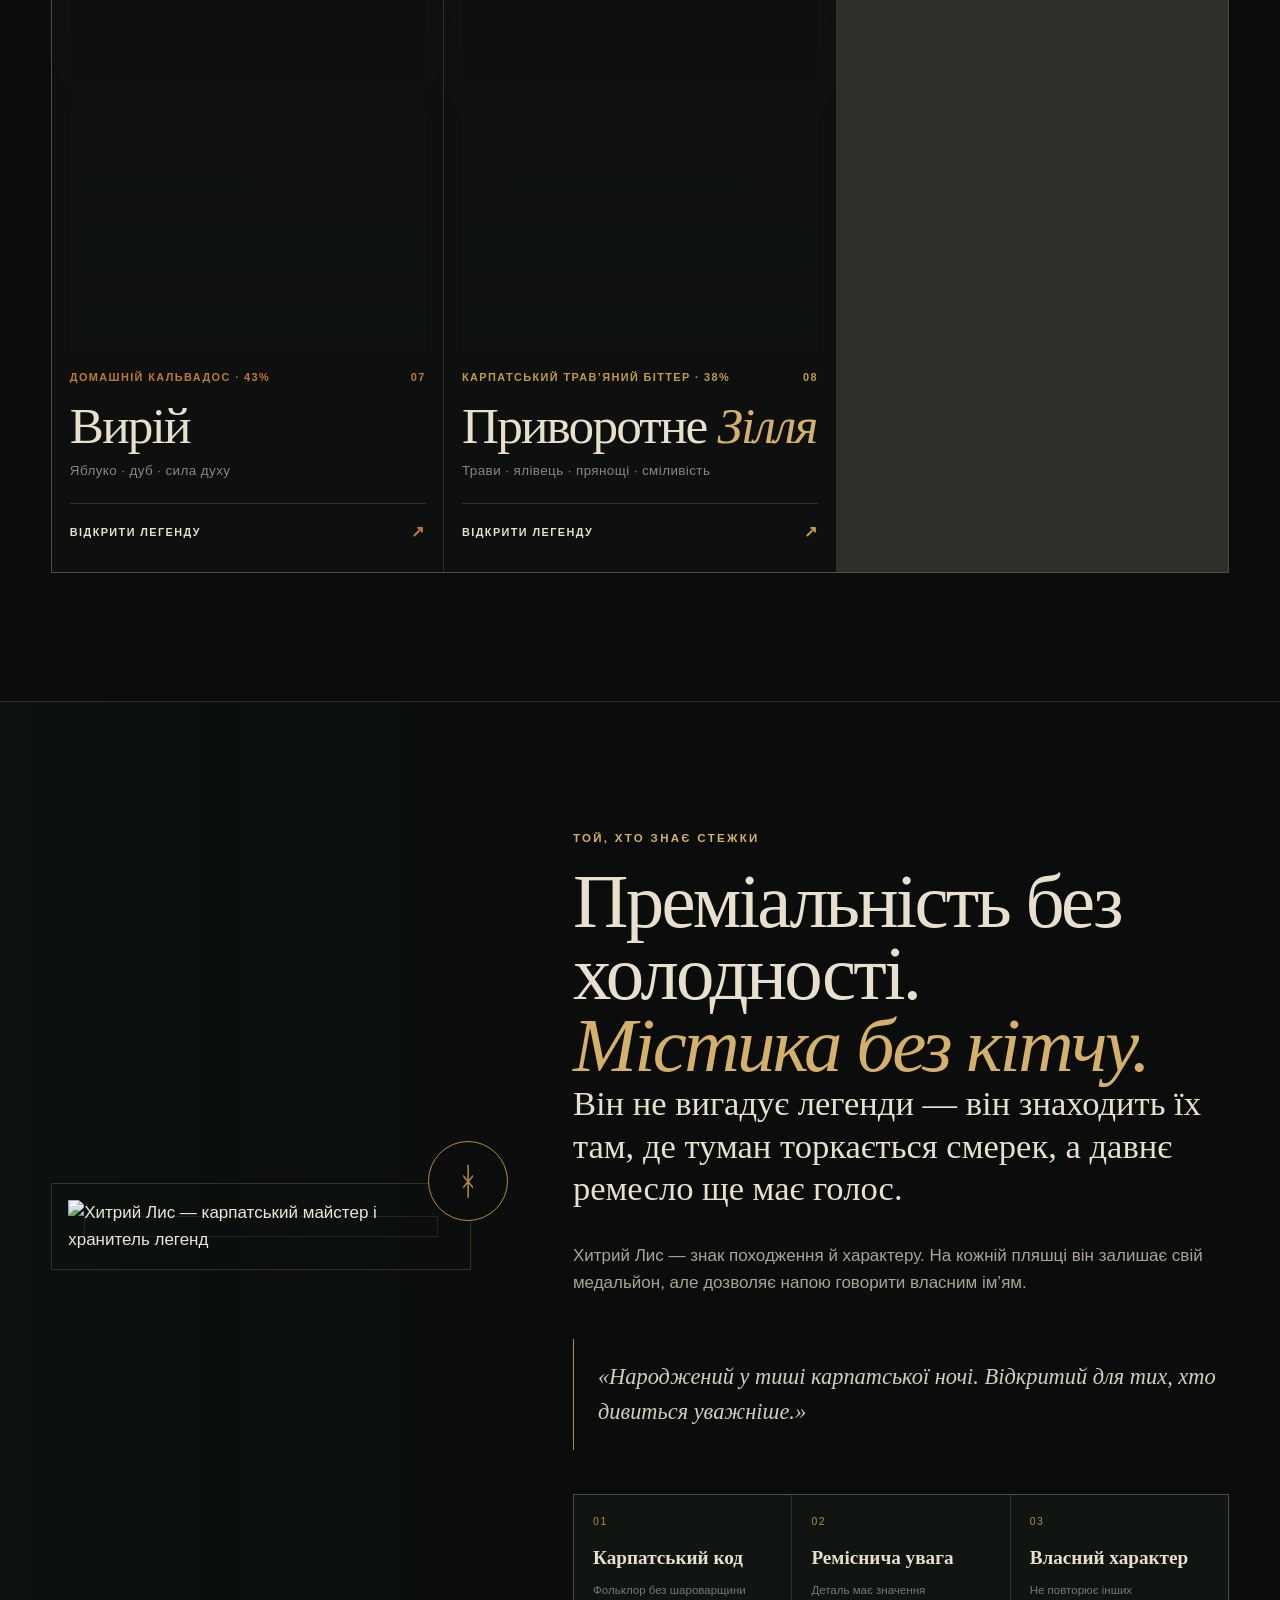
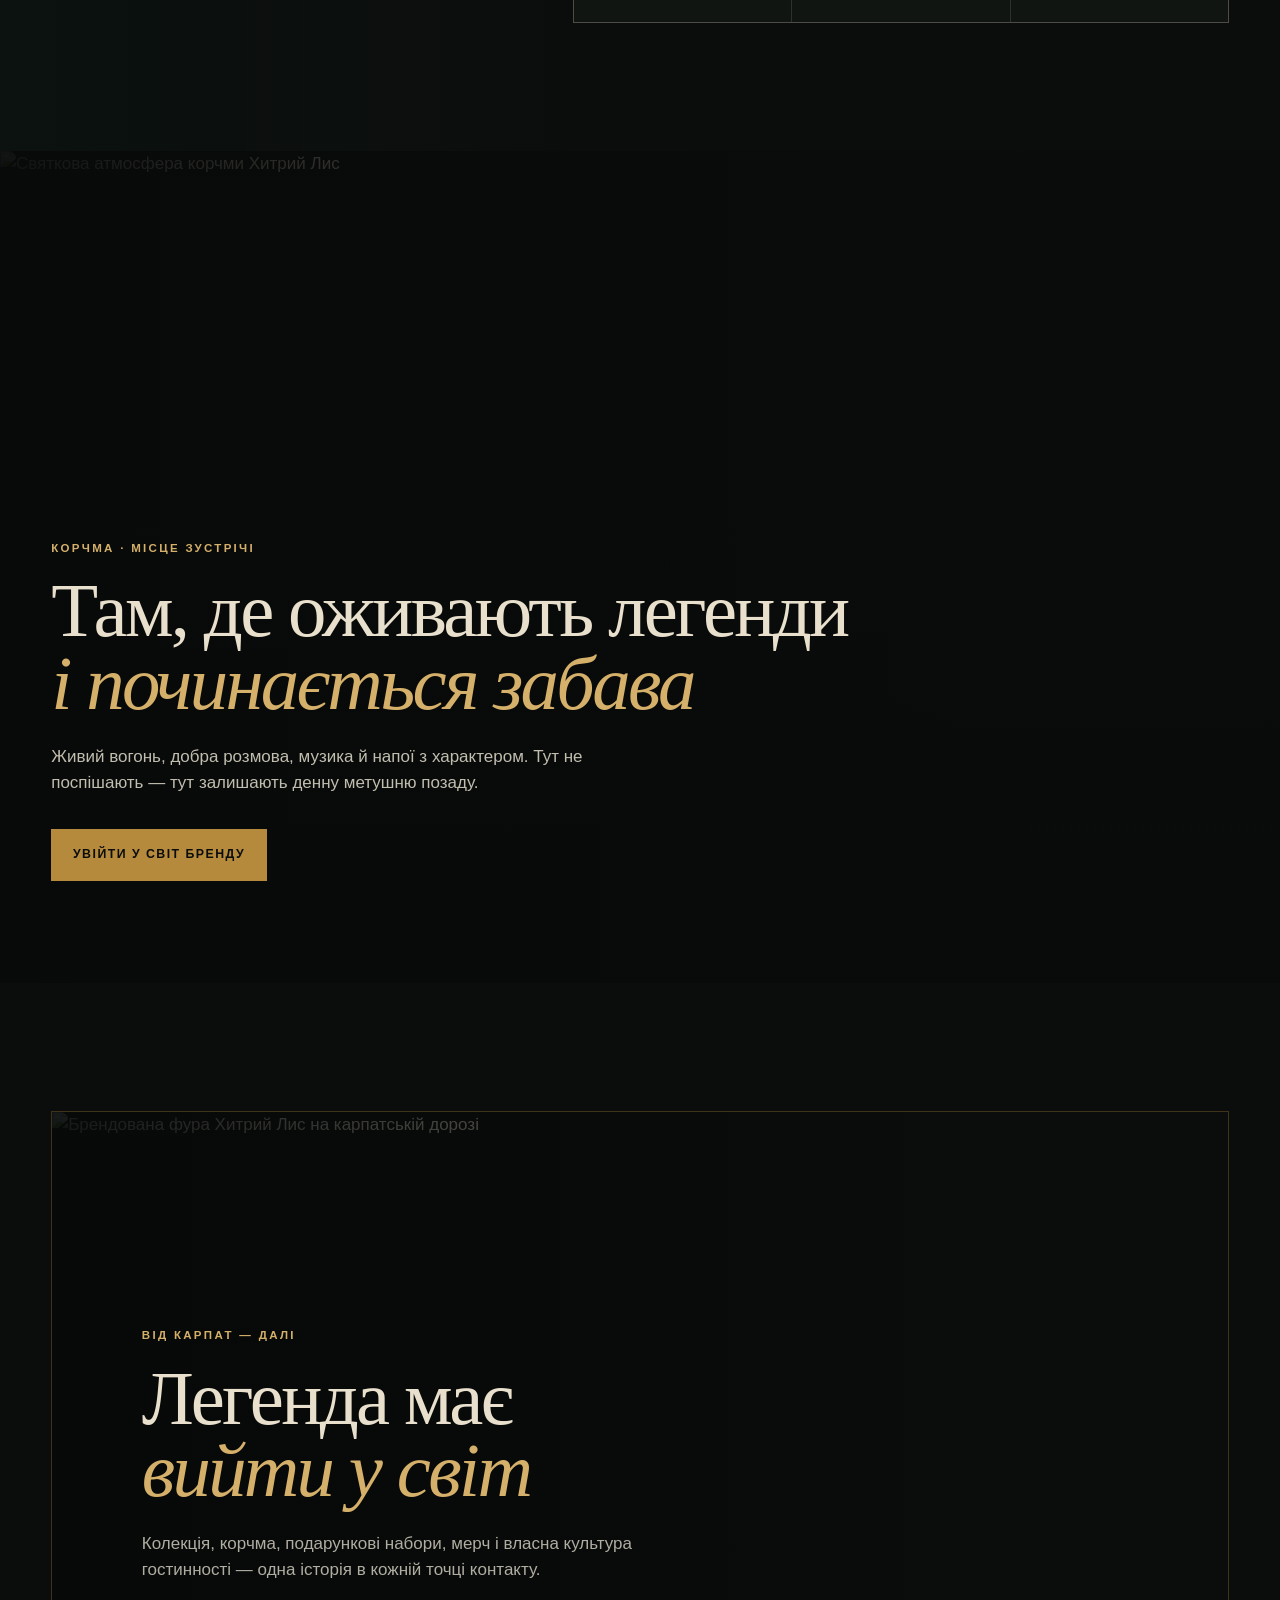
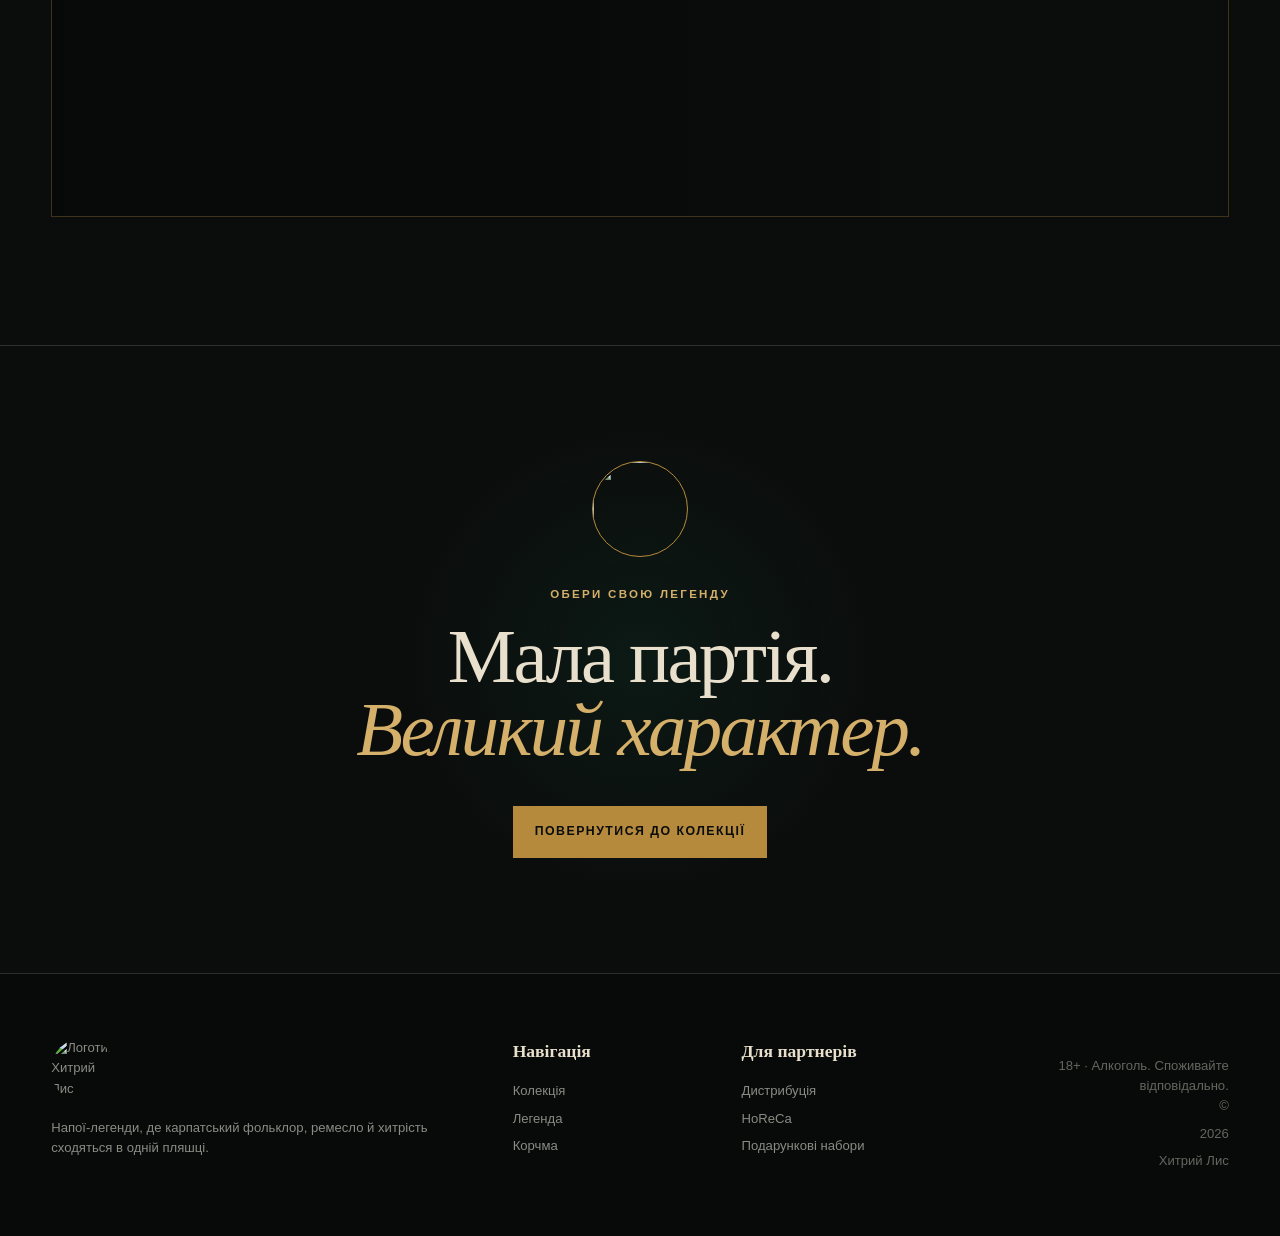
==== commit 33b2148a: "Add files via upload" ====
--- a/index.html
+++ b/index.html
@@ -67,7 +67,7 @@
             <a class="text-link" href="#legend">Познайомитися з Лисом <span aria-hidden="true">↗</span></a>
           </div>
           <dl class="hero__facts" aria-label="Характер бренду">
-            <div><dt>6</dt><dd>напоїв-легенд</dd></div>
+            <div><dt>8</dt><dd>напоїв-легенд</dd></div>
             <div><dt>1</dt><dd>карпатський характер</dd></div>
             <div><dt>∞</dt><dd>приводів зібратися</dd></div>
           </dl>
@@ -149,6 +149,22 @@
             <div class="product-card__meta"><span>Виноградний бренді · 42%</span><span>06</span></div>
             <h3>Осередок</h3>
             <p>Дуб · тепло · коло найближчих</p>
+            <button class="product-card__button" type="button">Відкрити легенду <span>↗</span></button>
+          </article>
+
+          <article class="product-card reveal" style="--accent:#bf7a32" data-product="viriy">
+            <div class="product-card__image"><img src="assets/images/viriy.webp" alt="Пляшка домашнього кальвадосу Вирій" loading="lazy" /></div>
+            <div class="product-card__meta"><span>Домашній кальвадос · 43%</span><span>07</span></div>
+            <h3>Вирій</h3>
+            <p>Яблуко · дуб · сила духу</p>
+            <button class="product-card__button" type="button">Відкрити легенду <span>↗</span></button>
+          </article>
+
+          <article class="product-card reveal" style="--accent:#c49a43" data-product="pryvorotne-zillia">
+            <div class="product-card__image"><img src="assets/images/pryvorotne-zillia.webp" alt="Пляшка біттера Приворотне Зілля" loading="lazy" /></div>
+            <div class="product-card__meta"><span>Карпатський трав’яний біттер · 38%</span><span>08</span></div>
+            <h3>Приворотне <em>Зілля</em></h3>
+            <p>Трави · ялівець · прянощі · сміливість</p>
             <button class="product-card__button" type="button">Відкрити легенду <span>↗</span></button>
           </article>
         </div>
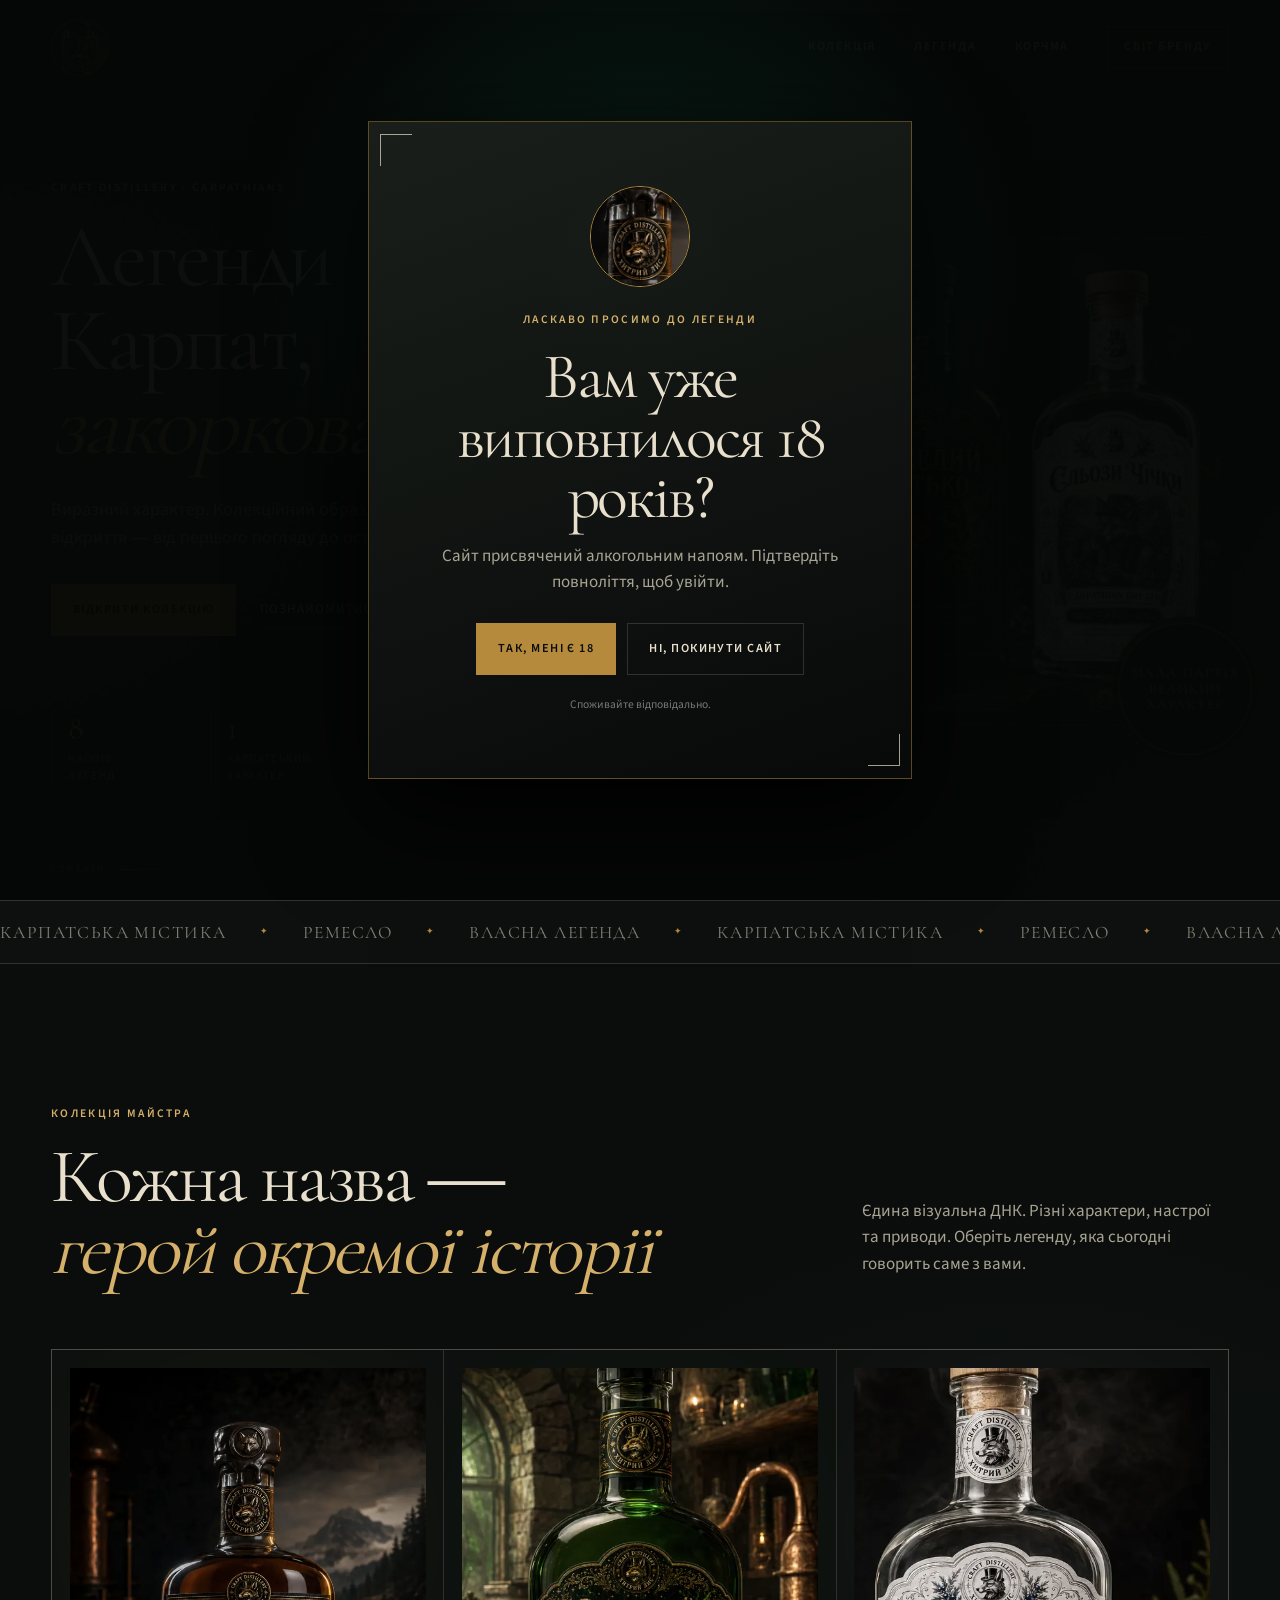
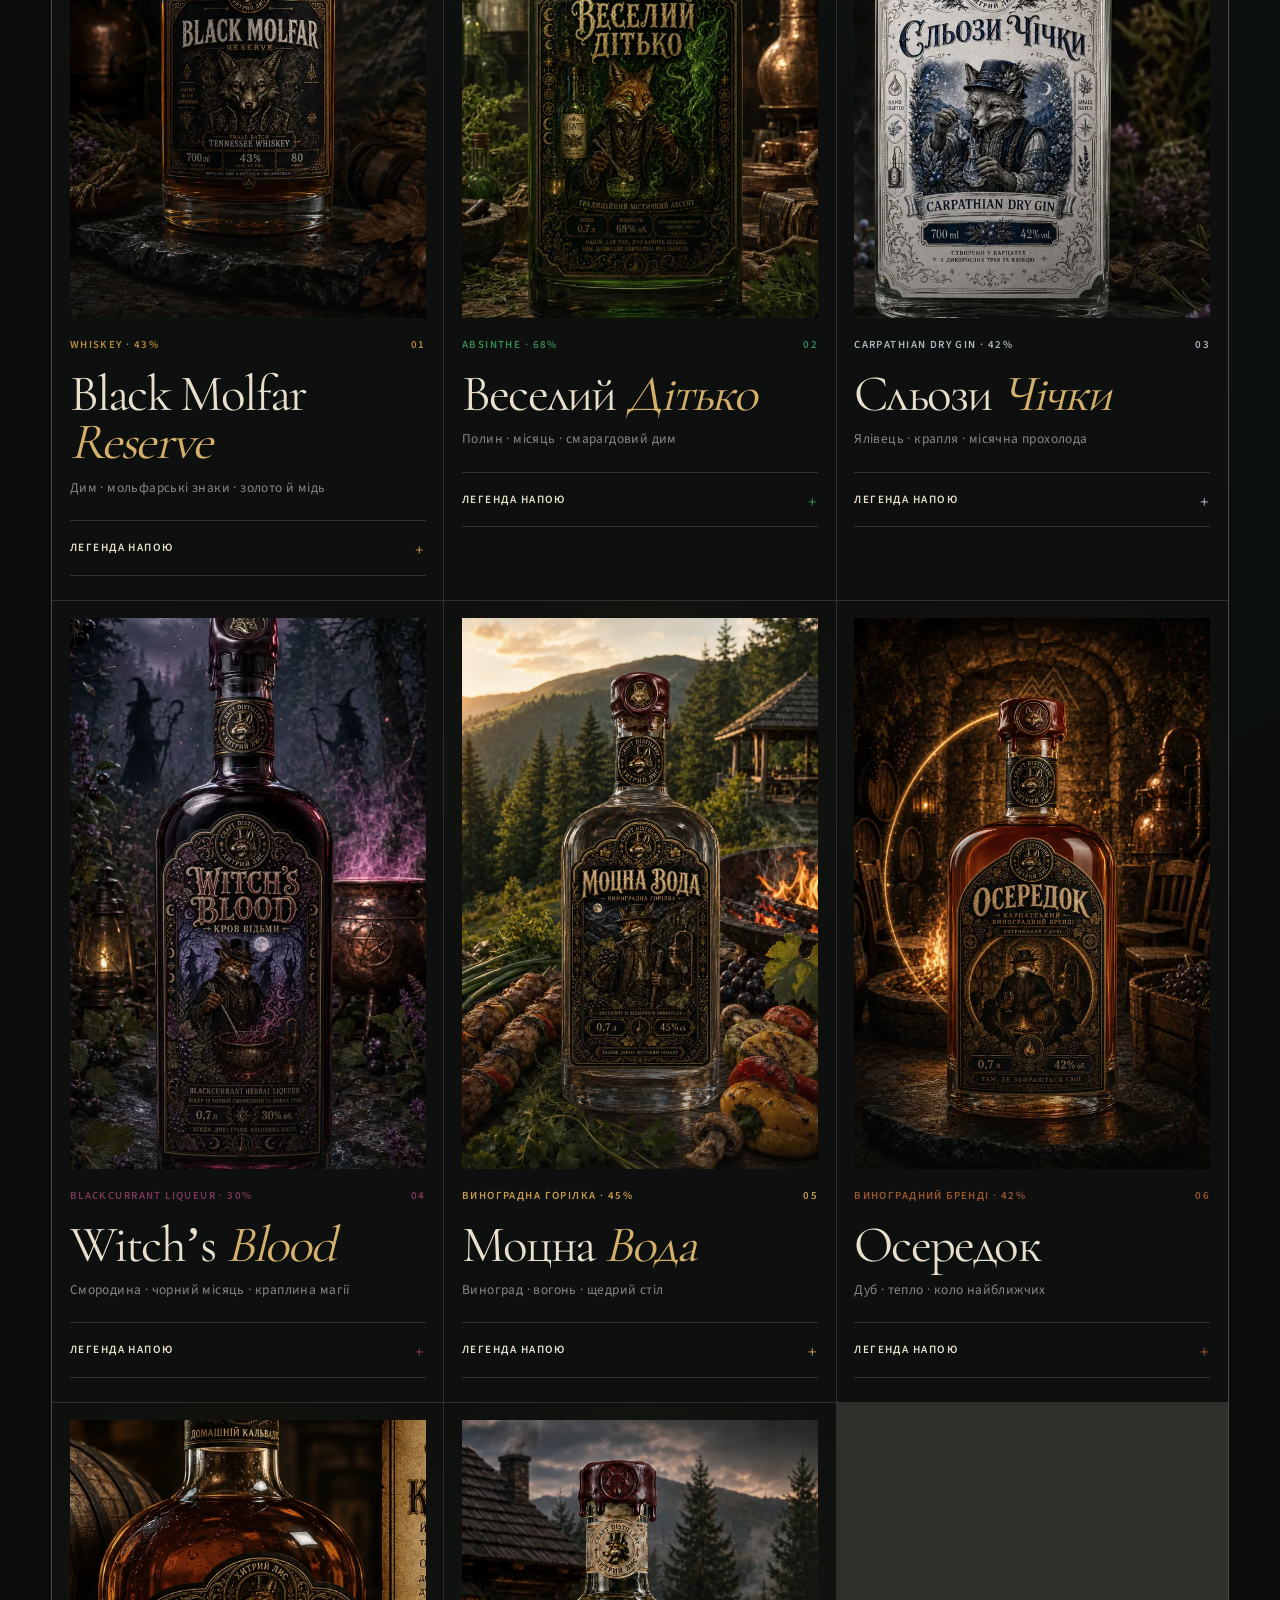
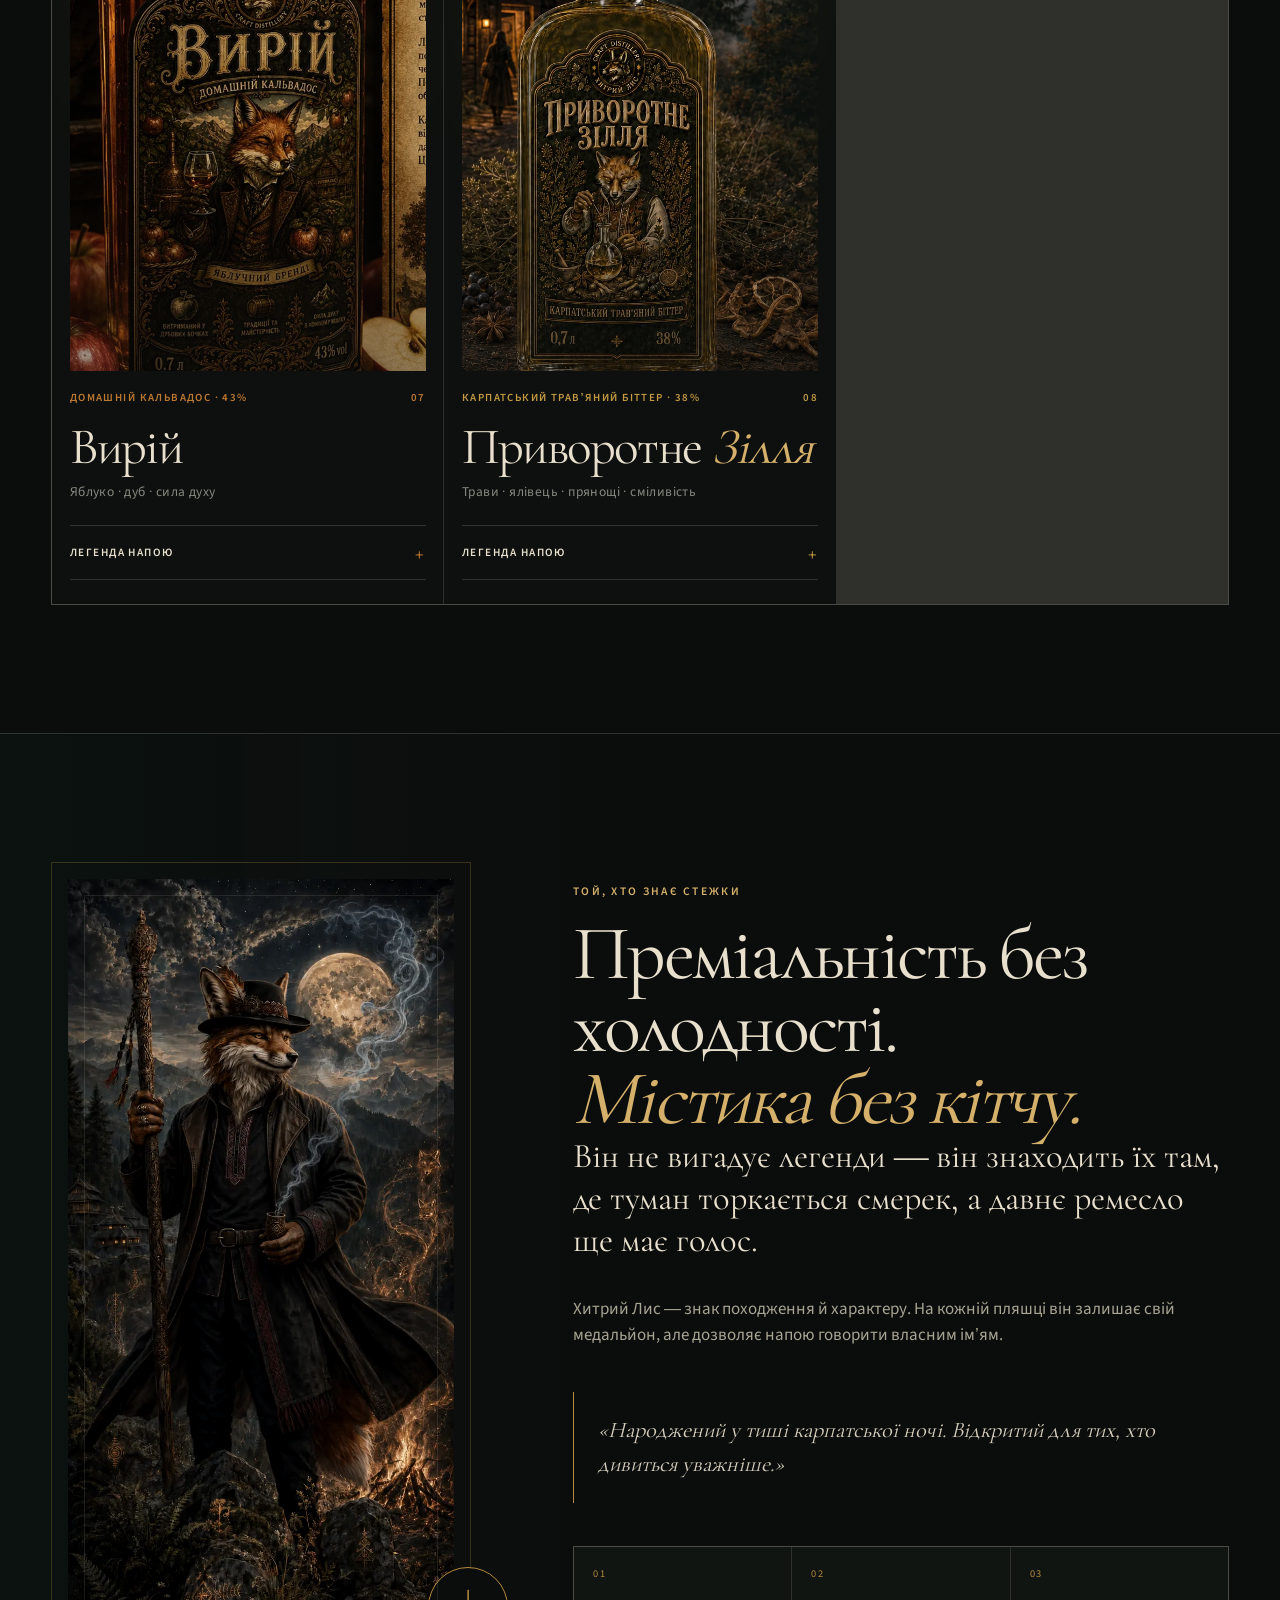
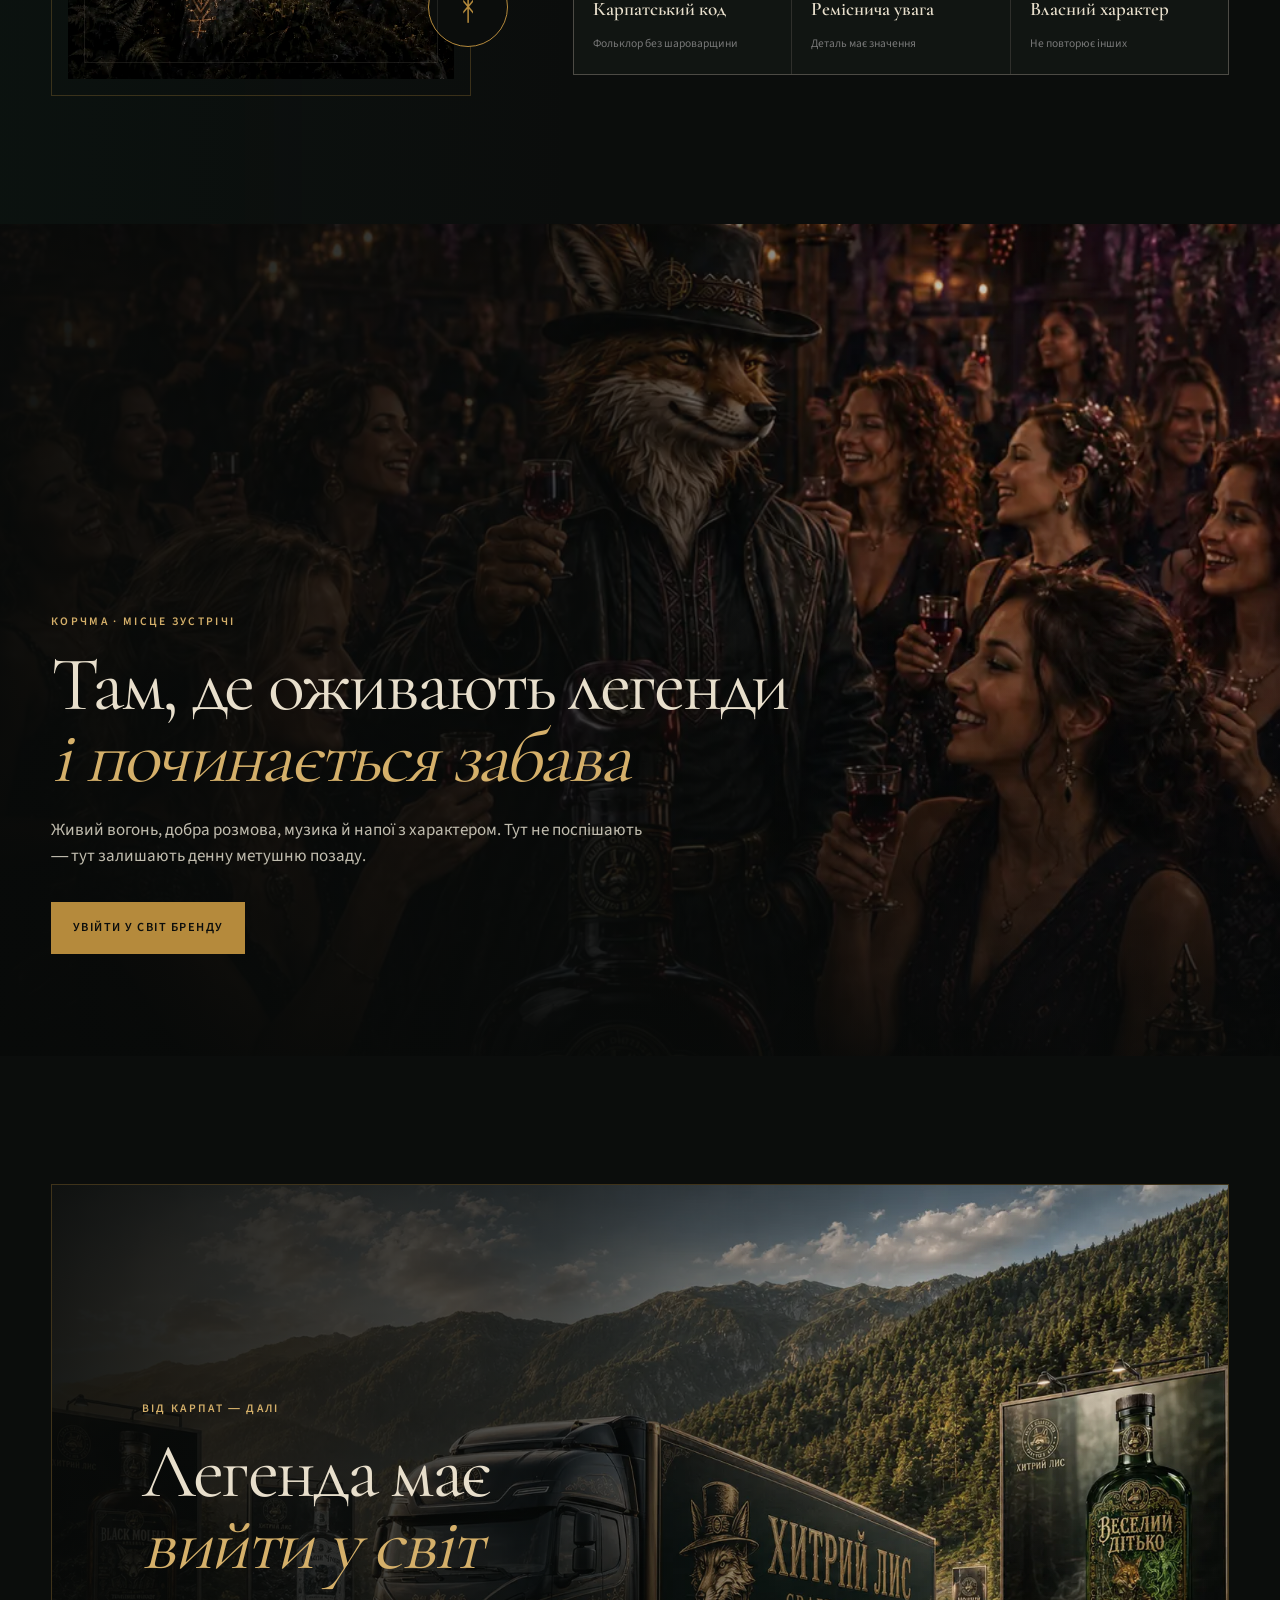
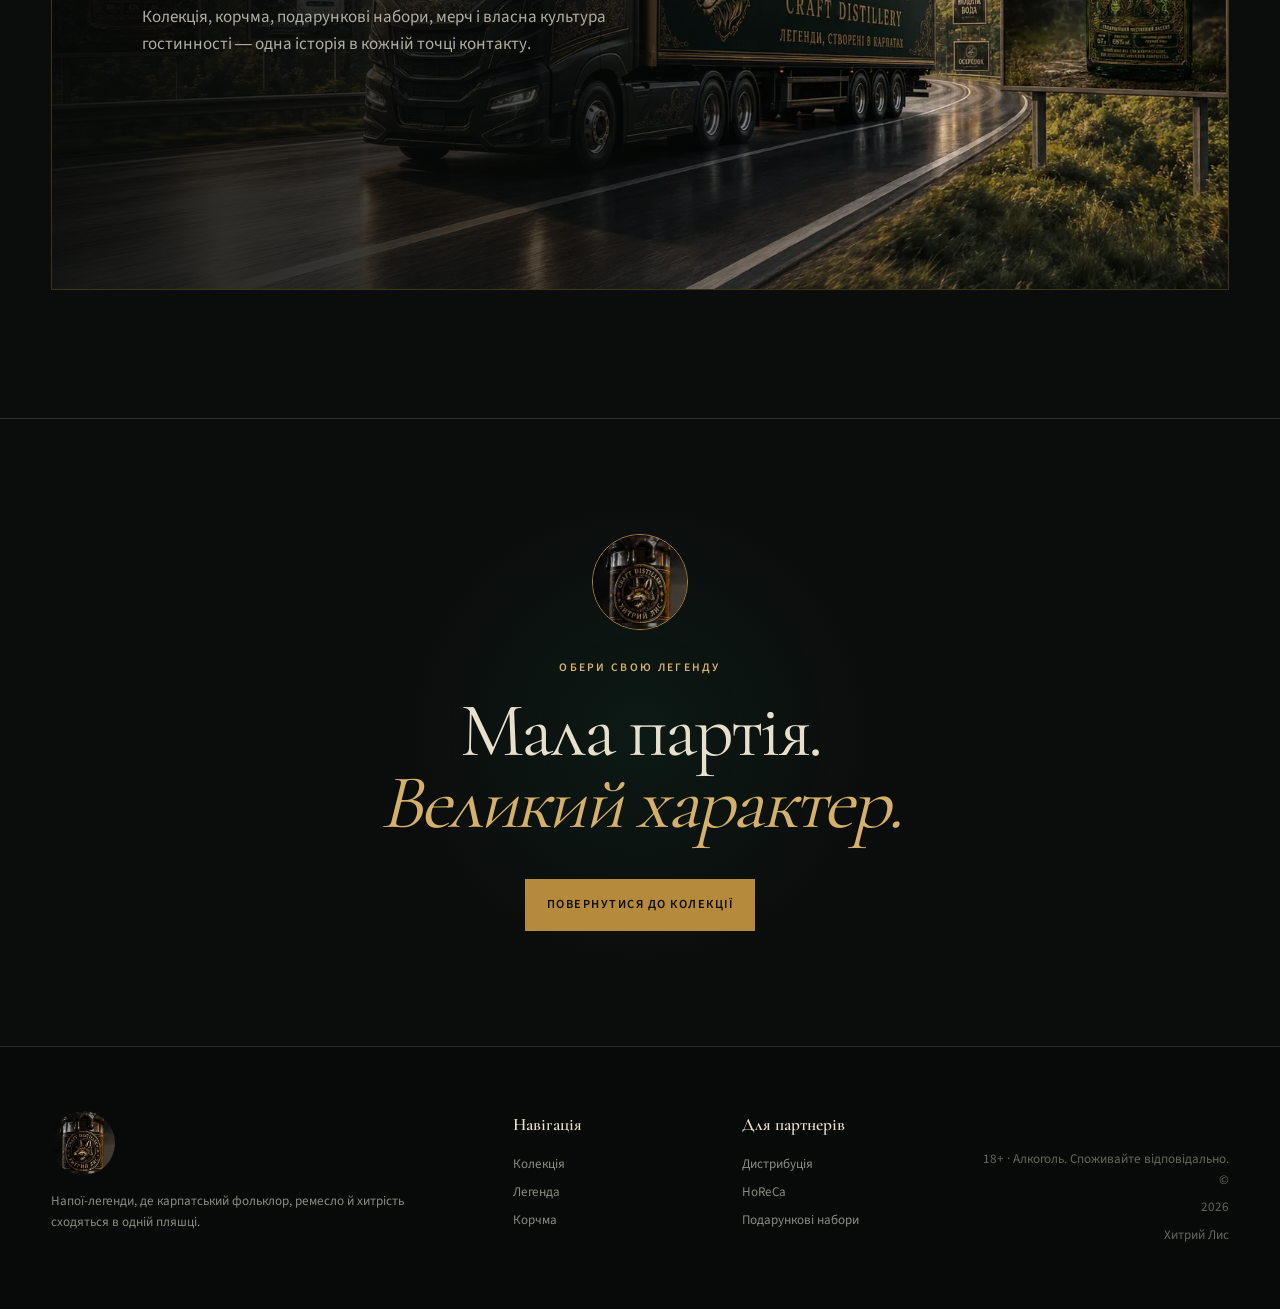
==== commit 22e7dc6a: "Add files via upload" ====
--- a/index.html
+++ b/index.html
@@ -1,255 +1,218 @@
-<!doctype html>
+<!DOCTYPE html>
+
 <html lang="uk">
-  <head>
-    <meta charset="UTF-8" />
-    <meta name="viewport" content="width=device-width, initial-scale=1" />
-    <meta name="theme-color" content="#0b0d0c" />
-    <meta
-      name="description"
-      content="Хитрий Лис — напої-легенди, де карпатський фольклор, ремесло й характер сходяться в одній пляшці."
-    />
-    <title>Хитрий Лис — легенди Карпат, закорковані майстром</title>
-    <link rel="icon" href="assets/favicon.svg" type="image/svg+xml" />
-    <link rel="stylesheet" href="styles.css" />
-    <script src="script.js" defer></script>
-  </head>
-
-  <body class="age-locked">
-    <a class="skip-link" href="#main">Перейти до вмісту</a>
-
-    <div class="age-gate" id="ageGate" role="dialog" aria-modal="true" aria-labelledby="ageTitle">
-      <div class="age-gate__card">
-        <img class="age-gate__logo" src="assets/images/logo-medallion.webp" alt="Логотип Хитрий Лис" />
-        <p class="eyebrow">Ласкаво просимо до легенди</p>
-        <h1 id="ageTitle">Вам уже виповнилося 18 років?</h1>
-        <p class="age-gate__copy">
+<head>
+<meta charset="utf-8"/>
+<meta content="width=device-width, initial-scale=1" name="viewport"/>
+<meta content="#0b0d0c" name="theme-color"/>
+<meta content="Хитрий Лис — напої-легенди, де карпатський фольклор, ремесло й характер сходяться в одній пляшці." name="description"/>
+<title>Хитрий Лис — легенди Карпат, закорковані майстром</title>
+<link href="assets/favicon.svg" rel="icon" type="image/svg+xml"/>
+<link href="styles.css" rel="stylesheet"/>
+<script defer="" src="script.js"></script>
+</head>
+<body class="age-locked">
+<a class="skip-link" href="#main">Перейти до вмісту</a>
+<div aria-labelledby="ageTitle" aria-modal="true" class="age-gate" id="ageGate" role="dialog">
+<div class="age-gate__card">
+<img alt="Логотип Хитрий Лис" class="age-gate__logo" src="assets/images/logo-medallion.webp"/>
+<p class="eyebrow">Ласкаво просимо до легенди</p>
+<h1 id="ageTitle">Вам уже виповнилося 18 років?</h1>
+<p class="age-gate__copy">
           Сайт присвячений алкогольним напоям. Підтвердіть повноліття, щоб увійти.
         </p>
-        <div class="age-gate__actions">
-          <button class="button button--primary" id="ageAccept" type="button">Так, мені є 18</button>
-          <button class="button button--ghost" id="ageDecline" type="button">Ні, покинути сайт</button>
-        </div>
-        <small>Споживайте відповідально.</small>
-      </div>
-    </div>
-
-    <header class="site-header" id="top">
-      <a class="brand-mark" href="#top" aria-label="Хитрий Лис — на початок сторінки">
-        <img src="assets/images/logo-medallion.webp" alt="" />
-      </a>
-
-      <button class="menu-toggle" type="button" aria-expanded="false" aria-controls="siteNav">
-        <span></span><span></span><span></span>
-        <span class="sr-only">Відкрити меню</span>
-      </button>
-
-      <nav class="site-nav" id="siteNav" aria-label="Головна навігація">
-        <a href="#collection">Колекція</a>
-        <a href="#legend">Легенда</a>
-        <a href="#tavern">Корчма</a>
-        <a class="nav-cta" href="#world">Світ бренду</a>
-      </nav>
-    </header>
-
-    <main id="main">
-      <section class="hero section-shell" aria-labelledby="heroTitle">
-        <div class="hero__mist hero__mist--one"></div>
-        <div class="hero__mist hero__mist--two"></div>
-
-        <div class="hero__copy reveal">
-          <p class="eyebrow">Craft distillery · Carpathians</p>
-          <h1 id="heroTitle">Легенди Карпат,<br /><em>закорковані майстром</em></h1>
-          <p class="hero__lead">
+<div class="age-gate__actions">
+<button class="button button--primary" id="ageAccept" type="button">Так, мені є 18</button>
+<button class="button button--ghost" id="ageDecline" type="button">Ні, покинути сайт</button>
+</div>
+<small>Споживайте відповідально.</small>
+</div>
+</div>
+<header class="site-header" id="top">
+<a aria-label="Хитрий Лис — на початок сторінки" class="brand-mark" href="#top">
+<img alt="" src="assets/images/logo-medallion.webp"/>
+</a>
+<button aria-controls="siteNav" aria-expanded="false" class="menu-toggle" type="button">
+<span></span><span></span><span></span>
+<span class="sr-only">Відкрити меню</span>
+</button>
+<nav aria-label="Головна навігація" class="site-nav" id="siteNav">
+<a href="#collection">Колекція</a>
+<a href="#legend">Легенда</a>
+<a href="#tavern">Корчма</a>
+<a class="nav-cta" href="#world">Світ бренду</a>
+</nav>
+</header>
+<main id="main">
+<section aria-labelledby="heroTitle" class="hero section-shell">
+<div class="hero__mist hero__mist--one"></div>
+<div class="hero__mist hero__mist--two"></div>
+<div class="hero__copy reveal">
+<p class="eyebrow">Craft distillery · Carpathians</p>
+<h1 id="heroTitle">Легенди Карпат,<br/><em>закорковані майстром</em></h1>
+<p class="hero__lead">
             Виразний характер. Колекційний образ. Відчуття особистого відкриття — від першого погляду до останньої деталі.
           </p>
-          <div class="hero__actions">
-            <a class="button button--primary" href="#collection">Відкрити колекцію</a>
-            <a class="text-link" href="#legend">Познайомитися з Лисом <span aria-hidden="true">↗</span></a>
-          </div>
-          <dl class="hero__facts" aria-label="Характер бренду">
-            <div><dt>8</dt><dd>напоїв-легенд</dd></div>
-            <div><dt>1</dt><dd>карпатський характер</dd></div>
-            <div><dt>∞</dt><dd>приводів зібратися</dd></div>
-          </dl>
-        </div>
-
-        <div class="hero__visual reveal reveal--delay">
-          <div class="hero__frame">
-            <img src="assets/images/collection-hero.webp" alt="Колекція напоїв Black Molfar Reserve, Веселий Дітько та Сльози Чічки" />
-            <span class="hero__seal">Мала партія<br />великий характер</span>
-          </div>
-        </div>
-
-        <a class="scroll-cue" href="#collection" aria-label="Прокрутити до колекції">
-          <span>Гортати</span><i></i>
-        </a>
-      </section>
-
-      <section class="marquee" aria-label="Цінності бренду">
-        <div class="marquee__track">
-          <span>Карпатська містика</span><i>✦</i><span>Ремесло</span><i>✦</i><span>Власна легенда</span><i>✦</i>
-          <span>Карпатська містика</span><i>✦</i><span>Ремесло</span><i>✦</i><span>Власна легенда</span><i>✦</i>
-        </div>
-      </section>
-
-      <section class="collection section-shell" id="collection" aria-labelledby="collectionTitle">
-        <div class="section-heading reveal">
-          <div>
-            <p class="eyebrow">Колекція майстра</p>
-            <h2 id="collectionTitle">Кожна назва —<br /><em>герой окремої історії</em></h2>
-          </div>
-          <p>
+<div class="hero__actions">
+<a class="button button--primary" href="#collection">Відкрити колекцію</a>
+<a class="text-link" href="#legend">Познайомитися з Лисом <span aria-hidden="true">↗</span></a>
+</div>
+<dl aria-label="Характер бренду" class="hero__facts">
+<div><dt>8</dt><dd>напоїв-легенд</dd></div>
+<div><dt>1</dt><dd>карпатський характер</dd></div>
+<div><dt>∞</dt><dd>приводів зібратися</dd></div>
+</dl>
+</div>
+<div class="hero__visual reveal reveal--delay">
+<div class="hero__frame">
+<img alt="Колекція напоїв Black Molfar Reserve, Веселий Дітько та Сльози Чічки" src="assets/images/collection-hero.webp"/>
+<span class="hero__seal">Мала партія<br/>великий характер</span>
+</div>
+</div>
+<a aria-label="Прокрутити до колекції" class="scroll-cue" href="#collection">
+<span>Гортати</span><i></i>
+</a>
+</section>
+<section aria-label="Цінності бренду" class="marquee">
+<div class="marquee__track">
+<span>Карпатська містика</span><i>✦</i><span>Ремесло</span><i>✦</i><span>Власна легенда</span><i>✦</i>
+<span>Карпатська містика</span><i>✦</i><span>Ремесло</span><i>✦</i><span>Власна легенда</span><i>✦</i>
+</div>
+</section>
+<section aria-labelledby="collectionTitle" class="collection section-shell" id="collection">
+<div class="section-heading reveal">
+<div>
+<p class="eyebrow">Колекція майстра</p>
+<h2 id="collectionTitle">Кожна назва —<br/><em>герой окремої історії</em></h2>
+</div>
+<p>
             Єдина візуальна ДНК. Різні характери, настрої та приводи. Оберіть легенду, яка сьогодні говорить саме з вами.
           </p>
-        </div>
-
-        <div class="product-grid" id="productGrid">
-          <article class="product-card reveal" style="--accent:#b58a3c" data-product="black-molfar">
-            <div class="product-card__image"><img src="assets/images/black-molfar.webp" alt="Пляшка віскі Black Molfar Reserve" loading="lazy" /></div>
-            <div class="product-card__meta"><span>Whiskey · 43%</span><span>01</span></div>
-            <h3>Black Molfar <em>Reserve</em></h3>
-            <p>Дим · мольфарські знаки · золото й мідь</p>
-            <button class="product-card__button" type="button">Відкрити легенду <span>↗</span></button>
-          </article>
-
-          <article class="product-card reveal" style="--accent:#3b8c59" data-product="veselyi-ditko">
-            <div class="product-card__image"><img src="assets/images/veselyi-ditko.webp" alt="Пляшка абсенту Веселий Дітько" loading="lazy" /></div>
-            <div class="product-card__meta"><span>Absinthe · 68%</span><span>02</span></div>
-            <h3>Веселий <em>Дітько</em></h3>
-            <p>Полин · місяць · смарагдовий дим</p>
-            <button class="product-card__button" type="button">Відкрити легенду <span>↗</span></button>
-          </article>
-
-          <article class="product-card reveal" style="--accent:#aeb8c5" data-product="sliozy-chichky">
-            <div class="product-card__image"><img src="assets/images/sliozy-chichky.webp" alt="Пляшка джину Сльози Чічки" loading="lazy" /></div>
-            <div class="product-card__meta"><span>Carpathian Dry Gin · 42%</span><span>03</span></div>
-            <h3>Сльози <em>Чічки</em></h3>
-            <p>Ялівець · крапля · місячна прохолода</p>
-            <button class="product-card__button" type="button">Відкрити легенду <span>↗</span></button>
-          </article>
-
-          <article class="product-card reveal" style="--accent:#7f365b" data-product="witchs-blood">
-            <div class="product-card__image"><img src="assets/images/witchs-blood.webp" alt="Пляшка лікеру Witch's Blood" loading="lazy" /></div>
-            <div class="product-card__meta"><span>Blackcurrant Liqueur · 30%</span><span>04</span></div>
-            <h3>Witch’s <em>Blood</em></h3>
-            <p>Смородина · чорний місяць · краплина магії</p>
-            <button class="product-card__button" type="button">Відкрити легенду <span>↗</span></button>
-          </article>
-
-          <article class="product-card reveal" style="--accent:#c89b51" data-product="motsna-voda">
-            <div class="product-card__image"><img src="assets/images/motsna-voda.webp" alt="Пляшка виноградної горілки Моцна Вода" loading="lazy" /></div>
-            <div class="product-card__meta"><span>Виноградна горілка · 45%</span><span>05</span></div>
-            <h3>Моцна <em>Вода</em></h3>
-            <p>Виноград · вогонь · щедрий стіл</p>
-            <button class="product-card__button" type="button">Відкрити легенду <span>↗</span></button>
-          </article>
-
-          <article class="product-card reveal" style="--accent:#9d552d" data-product="oseredok">
-            <div class="product-card__image"><img src="assets/images/oseredok.webp" alt="Пляшка виноградного бренді Осередок" loading="lazy" /></div>
-            <div class="product-card__meta"><span>Виноградний бренді · 42%</span><span>06</span></div>
-            <h3>Осередок</h3>
-            <p>Дуб · тепло · коло найближчих</p>
-            <button class="product-card__button" type="button">Відкрити легенду <span>↗</span></button>
-          </article>
-
-          <article class="product-card reveal" style="--accent:#bf7a32" data-product="viriy">
-            <div class="product-card__image"><img src="assets/images/viriy.webp" alt="Пляшка домашнього кальвадосу Вирій" loading="lazy" /></div>
-            <div class="product-card__meta"><span>Домашній кальвадос · 43%</span><span>07</span></div>
-            <h3>Вирій</h3>
-            <p>Яблуко · дуб · сила духу</p>
-            <button class="product-card__button" type="button">Відкрити легенду <span>↗</span></button>
-          </article>
-
-          <article class="product-card reveal" style="--accent:#c49a43" data-product="pryvorotne-zillia">
-            <div class="product-card__image"><img src="assets/images/pryvorotne-zillia.webp" alt="Пляшка біттера Приворотне Зілля" loading="lazy" /></div>
-            <div class="product-card__meta"><span>Карпатський трав’яний біттер · 38%</span><span>08</span></div>
-            <h3>Приворотне <em>Зілля</em></h3>
-            <p>Трави · ялівець · прянощі · сміливість</p>
-            <button class="product-card__button" type="button">Відкрити легенду <span>↗</span></button>
-          </article>
-        </div>
-      </section>
-
-      <section class="legend section-shell" id="legend" aria-labelledby="legendTitle">
-        <div class="legend__image reveal">
-          <img src="assets/images/fox-master.webp" alt="Хитрий Лис — карпатський майстер і хранитель легенд" loading="lazy" />
-          <div class="legend__sigil" aria-hidden="true">ᚼ</div>
-        </div>
-        <div class="legend__copy reveal reveal--delay">
-          <p class="eyebrow">Той, хто знає стежки</p>
-          <h2 id="legendTitle">Преміальність без холодності.<br /><em>Містика без кітчу.</em></h2>
-          <p class="legend__lead">
+</div>
+<div class="product-grid" id="productGrid">
+<article class="product-card reveal" data-product="black-molfar" style="--accent:#b58a3c">
+<div class="product-card__image"><img alt="Пляшка віскі Black Molfar Reserve" loading="lazy" src="assets/images/black-molfar.webp"/></div>
+<div class="product-card__meta"><span>Whiskey · 43%</span><span>01</span></div>
+<h3>Black Molfar <em>Reserve</em></h3>
+<p>Дим · мольфарські знаки · золото й мідь</p>
+
+<details class="product-card__legend"><summary>Легенда напою</summary><div class="product-card__legend-body"><p>Вибір людини, якій уже не потрібно нічого доводити. Темний, зібраний і впевнений образ для важливих розмов, завершених справ та вечорів у колі тих, хто розуміє без зайвих слів.</p><blockquote>«Статус не демонструють. Його впізнають.»</blockquote></div></details></article>
+<article class="product-card reveal" data-product="veselyi-ditko" style="--accent:#3b8c59">
+<div class="product-card__image"><img alt="Пляшка абсенту Веселий Дітько" loading="lazy" src="assets/images/veselyi-ditko.webp"/></div>
+<div class="product-card__meta"><span>Absinthe · 68%</span><span>02</span></div>
+<h3>Веселий <em>Дітько</em></h3>
+<p>Полин · місяць · смарагдовий дим</p>
+
+<details class="product-card__legend"><summary>Легенда напою</summary><div class="product-card__legend-body"><p>Кажуть, у найтемнішу ніч року до корчми «Хитрий Лис» завітав дивний гість у зеленому плащі. Цілу ніч господар і чужинський дітько чаклували біля мідного перегінного куба, змішуючи міцний дух із чарами карпатського різнотрав’я. На ранок гість зник, залишивши смарагдовий напій і лункий сміх. Відтоді кожен ковток звільняє «Веселого Дітька», даруючи розуму гостроту лиса, а серцю — шалену відвагу.</p><blockquote>«Для тих, хто бачить більше.»</blockquote></div></details></article>
+<article class="product-card reveal" data-product="sliozy-chichky" style="--accent:#aeb8c5">
+<div class="product-card__image"><img alt="Пляшка джину Сльози Чічки" loading="lazy" src="assets/images/sliozy-chichky.webp"/></div>
+<div class="product-card__meta"><span>Carpathian Dry Gin · 42%</span><span>03</span></div>
+<h3>Сльози <em>Чічки</em></h3>
+<p>Ялівець · крапля · місячна прохолода</p>
+
+<details class="product-card__legend"><summary>Легенда напою</summary><div class="product-card__legend-body"><p>Коли мавка востаннє танцювала на полонині перед світанком, на ялівці залишилися срібні краплі роси. Хитрий Лис зібрав їх разом із карпатськими травами й створив джин, у якому живе прохолода гірської ночі та легкість першого ранкового вітру.</p><blockquote>«Легкість, що збирає друзів.»</blockquote></div></details></article>
+<article class="product-card reveal" data-product="witchs-blood" style="--accent:#7f365b">
+<div class="product-card__image"><img alt="Пляшка лікеру Witch's Blood" loading="lazy" src="assets/images/witchs-blood.webp"/></div>
+<div class="product-card__meta"><span>Blackcurrant Liqueur · 30%</span><span>04</span></div>
+<h3>Witch’s <em>Blood</em></h3>
+<p>Смородина · чорний місяць · краплина магії</p>
+
+<details class="product-card__legend"><summary>Легенда напою</summary><div class="product-card__legend-body"><p>У ніч чорного місяця відьма принесла до корчми кошик стиглої чорної смородини та жменю диких трав. Лис настояв ягоди до густого рубінового кольору й додав лише краплину таємної магії. Рецепт не записують — його передають пошепки від майстра до майстра.</p><blockquote>«Ягоди. Дикі трави. Краплина магії.»</blockquote></div></details></article>
+<article class="product-card reveal" data-product="motsna-voda" style="--accent:#c89b51">
+<div class="product-card__image"><img alt="Пляшка виноградної горілки Моцна Вода" loading="lazy" src="assets/images/motsna-voda.webp"/></div>
+<div class="product-card__meta"><span>Виноградна горілка · 45%</span><span>05</span></div>
+<h3>Моцна <em>Вода</em></h3>
+<p>Виноград · вогонь · щедрий стіл</p>
+
+<details class="product-card__legend"><summary>Легенда напою</summary><div class="product-card__legend-body"><p>Коли денна метушня лишається позаду, а над вогнем шкварчить вечеря, Хитрий Лис виставляє на стіл «Моцну Воду». Кажуть, вона повертає силу подорожньому, розв’язує добру розмову й нагадує: найкращий відпочинок починається серед своїх.</p><blockquote>«Залиш денну метушню позаду.»</blockquote></div></details></article>
+<article class="product-card reveal" data-product="oseredok" style="--accent:#9d552d">
+<div class="product-card__image"><img alt="Пляшка виноградного бренді Осередок" loading="lazy" src="assets/images/oseredok.webp"/></div>
+<div class="product-card__meta"><span>Виноградний бренді · 42%</span><span>06</span></div>
+<h3>Осередок</h3>
+<p>Дуб · тепло · коло найближчих</p>
+
+<details class="product-card__legend"><summary>Легенда напою</summary><div class="product-card__legend-body"><p>Серед гір у Хитрого Лиса була місцина, де вогонь не згасав навіть у найдовші зимові ночі. Там він витримував бренді в дубі, доки напій не увібрав тепло домашнього осередку. Його відкривають, коли за столом збираються найближчі.</p><blockquote>«Там, де збираються свої.»</blockquote></div></details></article>
+<article class="product-card reveal" data-product="viriy" style="--accent:#bf7a32">
+<div class="product-card__image"><img alt="Пляшка домашнього кальвадосу Вирій" loading="lazy" src="assets/images/viriy.webp"/></div>
+<div class="product-card__meta"><span>Домашній кальвадос · 43%</span><span>07</span></div>
+<h3>Вирій</h3>
+<p>Яблуко · дуб · сила духу</p>
+
+<details class="product-card__legend"><summary>Легенда напою</summary><div class="product-card__legend-body"><p>Кажуть, у часи, коли Перун гримів над горами, а Велес ходив поміж людей, у карпатських лісах ріс священний яблуневий сад. Хитрий Лис зібрав найкращі плоди, перегнав їхній сік у мідному кубі та запечатав напій у дубовій бочці. Домовики берегли її, доки час не надав напою сили й теплого бурштинового характеру. Той, хто куштує «Вирій», відчуває подих дороги до світла та силу духу, що допомагає йти власним шляхом.</p><blockquote>«Дар землі, дерева і духу.»</blockquote></div></details></article>
+<article class="product-card reveal" data-product="pryvorotne-zillia" style="--accent:#c49a43">
+<div class="product-card__image"><img alt="Пляшка біттера Приворотне Зілля" loading="lazy" src="assets/images/pryvorotne-zillia.webp"/></div>
+<div class="product-card__meta"><span>Карпатський трав’яний біттер · 38%</span><span>08</span></div>
+<h3>Приворотне <em>Зілля</em></h3>
+<p>Трави · ялівець · прянощі · сміливість</p>
+
+<details class="product-card__legend"><summary>Легенда напою</summary><div class="product-card__legend-body"><p>Одного осіннього вечора до корчми Хитрого Лиса прийшла дівчина й попросила зілля, здатне привернути серце коханого. Лис відповів: справжнє зілля не примушує кохати — воно лише дає сміливість відкрити власне серце. Він настояв карпатські трави, коріння, ялівець, прянощі й цитрусову цедру, доки напій не набув кольору гірського золота. Відтоді кажуть: він не закохує, а проганяє страх із серця.</p><blockquote>«А далі кожен творить власну магію.»</blockquote></div></details></article>
+</div>
+</section>
+<section aria-labelledby="legendTitle" class="legend section-shell" id="legend">
+<div class="legend__image reveal">
+<img alt="Хитрий Лис — карпатський майстер і хранитель легенд" loading="lazy" src="assets/images/fox-master.webp"/>
+<div aria-hidden="true" class="legend__sigil">ᚼ</div>
+</div>
+<div class="legend__copy reveal reveal--delay">
+<p class="eyebrow">Той, хто знає стежки</p>
+<h2 id="legendTitle">Преміальність без холодності.<br/><em>Містика без кітчу.</em></h2>
+<p class="legend__lead">
             Він не вигадує легенди — він знаходить їх там, де туман торкається смерек, а давнє ремесло ще має голос.
           </p>
-          <p>
+<p>
             Хитрий Лис — знак походження й характеру. На кожній пляшці він залишає свій медальйон, але дозволяє напою говорити власним ім’ям.
           </p>
-          <blockquote>«Народжений у тиші карпатської ночі. Відкритий для тих, хто дивиться уважніше.»</blockquote>
-          <div class="legend__principles">
-            <div><span>01</span><strong>Карпатський код</strong><small>Фольклор без шароварщини</small></div>
-            <div><span>02</span><strong>Реміснича увага</strong><small>Деталь має значення</small></div>
-            <div><span>03</span><strong>Власний характер</strong><small>Не повторює інших</small></div>
-          </div>
-        </div>
-      </section>
-
-      <section class="tavern" id="tavern" aria-labelledby="tavernTitle">
-        <div class="tavern__media"><img src="assets/images/tavern.webp" alt="Святкова атмосфера корчми Хитрий Лис" loading="lazy" /></div>
-        <div class="tavern__content reveal">
-          <p class="eyebrow">Корчма · місце зустрічі</p>
-          <h2 id="tavernTitle">Там, де оживають легенди<br /><em>і починається забава</em></h2>
-          <p>
+<blockquote>«Народжений у тиші карпатської ночі. Відкритий для тих, хто дивиться уважніше.»</blockquote>
+<div class="legend__principles">
+<div><span>01</span><strong>Карпатський код</strong><small>Фольклор без шароварщини</small></div>
+<div><span>02</span><strong>Реміснича увага</strong><small>Деталь має значення</small></div>
+<div><span>03</span><strong>Власний характер</strong><small>Не повторює інших</small></div>
+</div>
+</div>
+</section>
+<section aria-labelledby="tavernTitle" class="tavern" id="tavern">
+<div class="tavern__media"><img alt="Святкова атмосфера корчми Хитрий Лис" loading="lazy" src="assets/images/tavern.webp"/></div>
+<div class="tavern__content reveal">
+<p class="eyebrow">Корчма · місце зустрічі</p>
+<h2 id="tavernTitle">Там, де оживають легенди<br/><em>і починається забава</em></h2>
+<p>
             Живий вогонь, добра розмова, музика й напої з характером. Тут не поспішають — тут залишають денну метушню позаду.
           </p>
-          <a class="button button--primary" href="#world">Увійти у світ бренду</a>
-        </div>
-      </section>
-
-      <section class="world section-shell" id="world" aria-labelledby="worldTitle">
-        <div class="world__panel reveal">
-          <img src="assets/images/road.webp" alt="Брендована фура Хитрий Лис на карпатській дорозі" loading="lazy" />
-          <div class="world__overlay">
-            <p class="eyebrow">Від Карпат — далі</p>
-            <h2 id="worldTitle">Легенда має<br /><em>вийти у світ</em></h2>
-            <p>Колекція, корчма, подарункові набори, мерч і власна культура гостинності — одна історія в кожній точці контакту.</p>
-          </div>
-        </div>
-      </section>
-
-      <section class="closing section-shell" aria-labelledby="closingTitle">
-        <img src="assets/images/logo-medallion.webp" alt="" class="closing__logo" />
-        <p class="eyebrow">Обери свою легенду</p>
-        <h2 id="closingTitle">Мала партія.<br /><em>Великий характер.</em></h2>
-        <a class="button button--primary" href="#collection">Повернутися до колекції</a>
-      </section>
-    </main>
-
-    <footer class="site-footer">
-      <div class="site-footer__brand">
-        <img src="assets/images/logo-medallion.webp" alt="Логотип Хитрий Лис" />
-        <p>Напої-легенди, де карпатський фольклор, ремесло й хитрість сходяться в одній пляшці.</p>
-      </div>
-      <div>
-        <strong>Навігація</strong>
-        <a href="#collection">Колекція</a><a href="#legend">Легенда</a><a href="#tavern">Корчма</a>
-      </div>
-      <div>
-        <strong>Для партнерів</strong>
-        <span>Дистрибуція</span><span>HoReCa</span><span>Подарункові набори</span>
-      </div>
-      <p class="site-footer__legal">18+ · Алкоголь. Споживайте відповідально.<br />© <span id="year"></span> Хитрий Лис</p>
-    </footer>
-
-    <dialog class="product-dialog" id="productDialog">
-      <button class="product-dialog__close" type="button" aria-label="Закрити">×</button>
-      <div class="product-dialog__image"><img src="" alt="" /></div>
-      <div class="product-dialog__copy">
-        <p class="eyebrow product-dialog__category"></p>
-        <h2 class="product-dialog__title"></h2>
-        <p class="product-dialog__story"></p>
-        <div class="product-dialog__mood"></div>
-        <p class="product-dialog__quote"></p>
-      </div>
-    </dialog>
-  </body>
+<a class="button button--primary" href="#world">Увійти у світ бренду</a>
+</div>
+</section>
+<section aria-labelledby="worldTitle" class="world section-shell" id="world">
+<div class="world__panel reveal">
+<img alt="Брендована фура Хитрий Лис на карпатській дорозі" loading="lazy" src="assets/images/road.webp"/>
+<div class="world__overlay">
+<p class="eyebrow">Від Карпат — далі</p>
+<h2 id="worldTitle">Легенда має<br/><em>вийти у світ</em></h2>
+<p>Колекція, корчма, подарункові набори, мерч і власна культура гостинності — одна історія в кожній точці контакту.</p>
+</div>
+</div>
+</section>
+<section aria-labelledby="closingTitle" class="closing section-shell">
+<img alt="" class="closing__logo" src="assets/images/logo-medallion.webp"/>
+<p class="eyebrow">Обери свою легенду</p>
+<h2 id="closingTitle">Мала партія.<br/><em>Великий характер.</em></h2>
+<a class="button button--primary" href="#collection">Повернутися до колекції</a>
+</section>
+</main>
+<footer class="site-footer">
+<div class="site-footer__brand">
+<img alt="Логотип Хитрий Лис" src="assets/images/logo-medallion.webp"/>
+<p>Напої-легенди, де карпатський фольклор, ремесло й хитрість сходяться в одній пляшці.</p>
+</div>
+<div>
+<strong>Навігація</strong>
+<a href="#collection">Колекція</a><a href="#legend">Легенда</a><a href="#tavern">Корчма</a>
+</div>
+<div>
+<strong>Для партнерів</strong>
+<span>Дистрибуція</span><span>HoReCa</span><span>Подарункові набори</span>
+</div>
+<p class="site-footer__legal">18+ · Алкоголь. Споживайте відповідально.<br/>© <span id="year"></span> Хитрий Лис</p>
+</footer>
+
+</body>
 </html>
--- a/styles.css
+++ b/styles.css
@@ -124,3 +124,13 @@
 
 @media (max-width:440px){.hero__actions{align-items:flex-start;flex-direction:column}.hero__facts{flex-wrap:wrap}.product-card__image{height:29rem}.site-footer{grid-template-columns:1fr}.site-footer__brand,.site-footer__legal{grid-column:auto}.age-gate__actions{flex-direction:column}}
 @media (prefers-reduced-motion:reduce){html{scroll-behavior:auto}.marquee__track,.hero__mist{animation:none}.reveal{opacity:1;transform:none;transition:none}*,*::before,*::after{transition-duration:.01ms!important}}
+
+/* Легенди розміщені безпосередньо біля кожного напою */
+.product-card__legend{margin-top:1.35rem;border-top:1px solid var(--line);border-bottom:1px solid var(--line)}
+.product-card__legend summary{list-style:none;cursor:pointer;padding:1rem 0;display:flex;align-items:center;justify-content:space-between;color:var(--parchment);font-size:.7rem;font-weight:600;letter-spacing:.13em;text-transform:uppercase}
+.product-card__legend summary::-webkit-details-marker{display:none}
+.product-card__legend summary::after{content:"+";color:var(--accent);font-family:var(--display);font-size:1.35rem;line-height:1;transition:transform .25s}
+.product-card__legend[open] summary::after{transform:rotate(45deg)}
+.product-card__legend-body{padding:0 0 1.25rem;color:#a6a89f;font-size:.9rem;line-height:1.65}
+.product-card__legend-body p{margin:0}
+.product-card__legend-body blockquote{margin:1rem 0 0;padding-left:1rem;border-left:1px solid var(--accent);font-family:var(--display);font-size:1.15rem;font-style:italic;color:#d8cfbd}
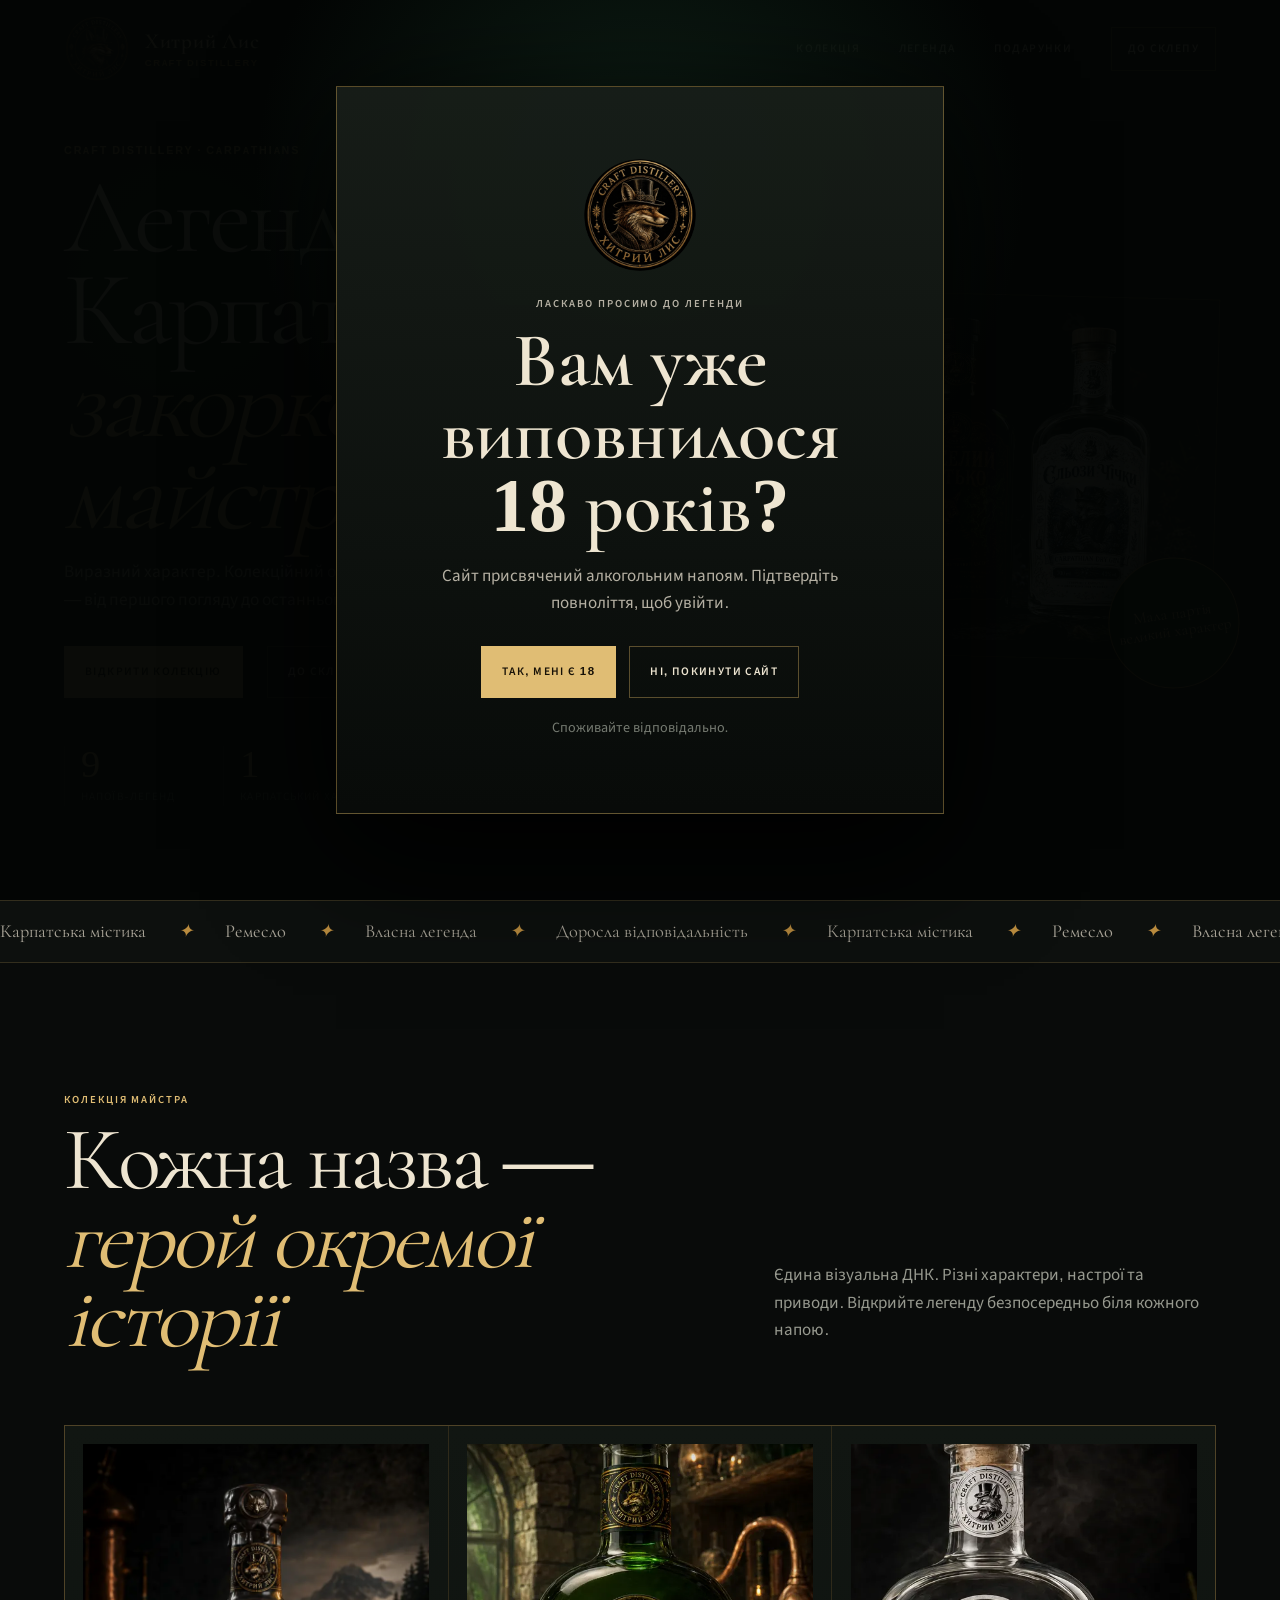
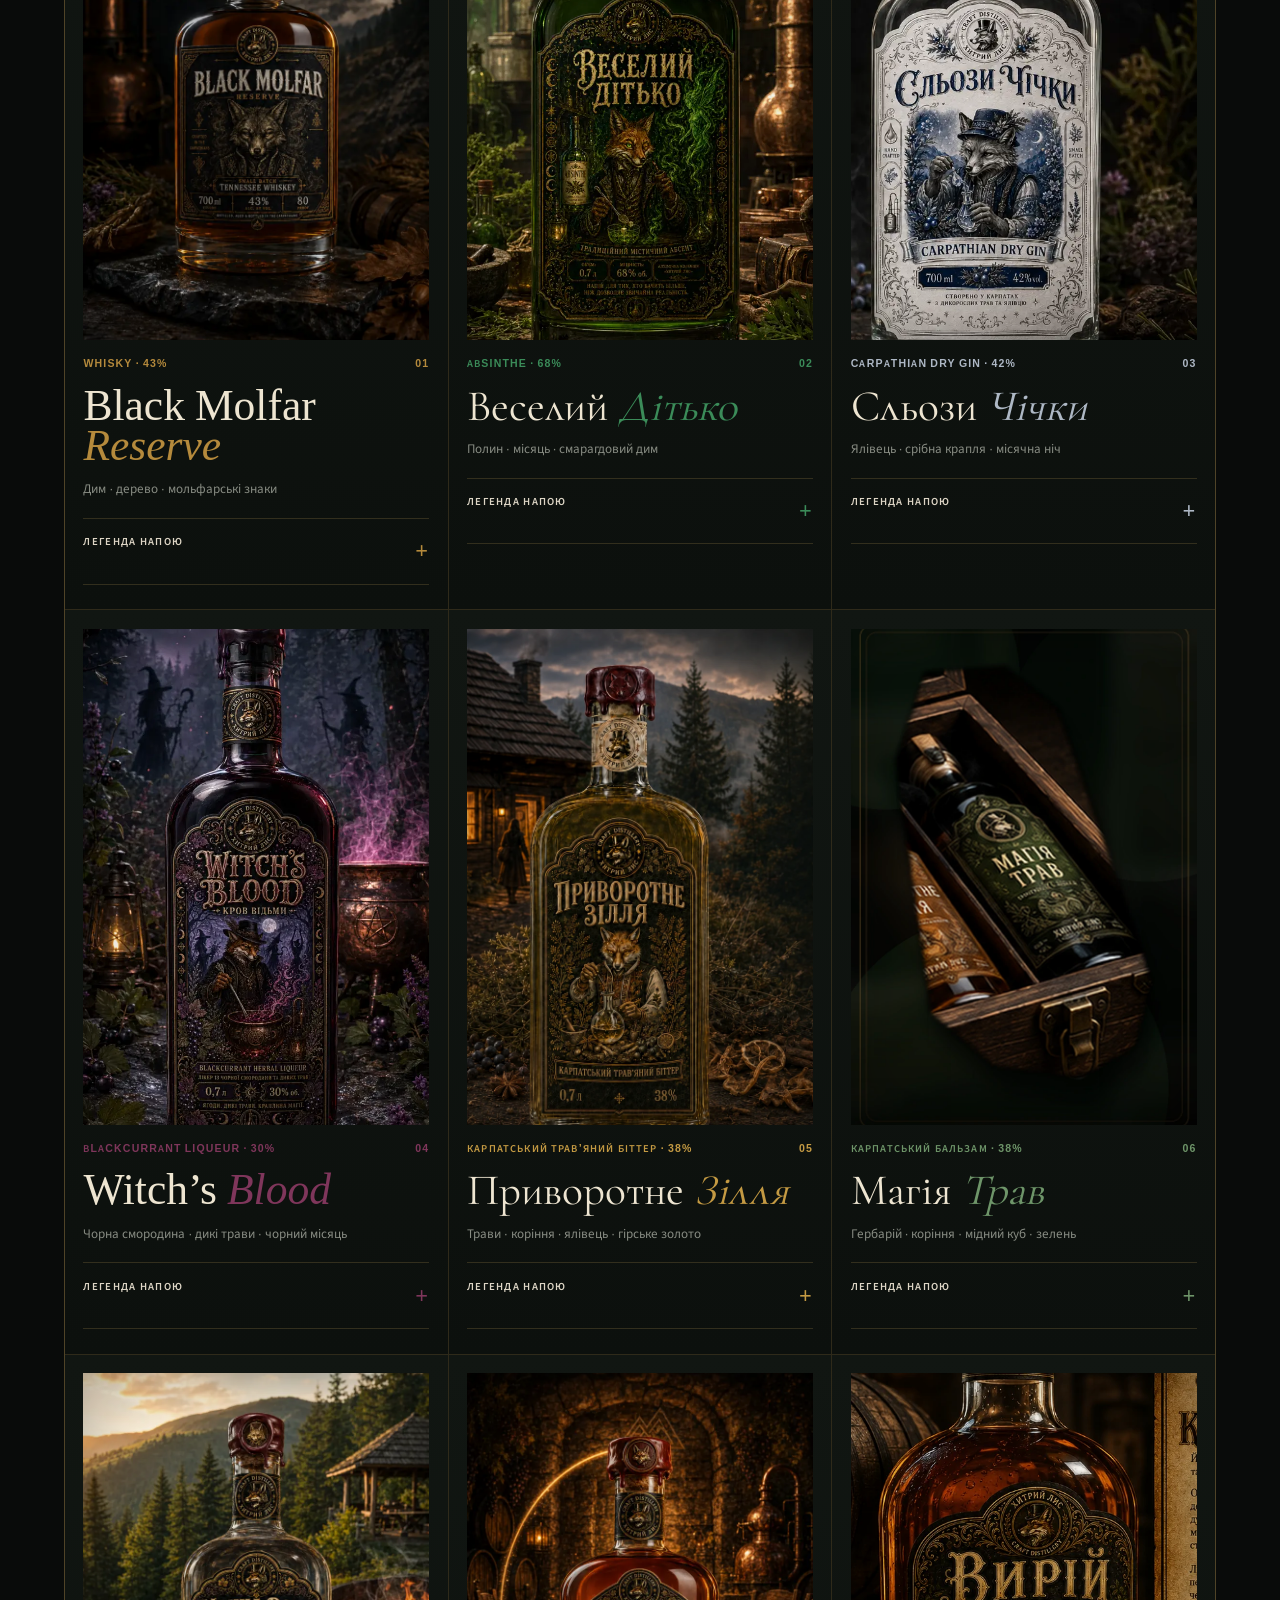
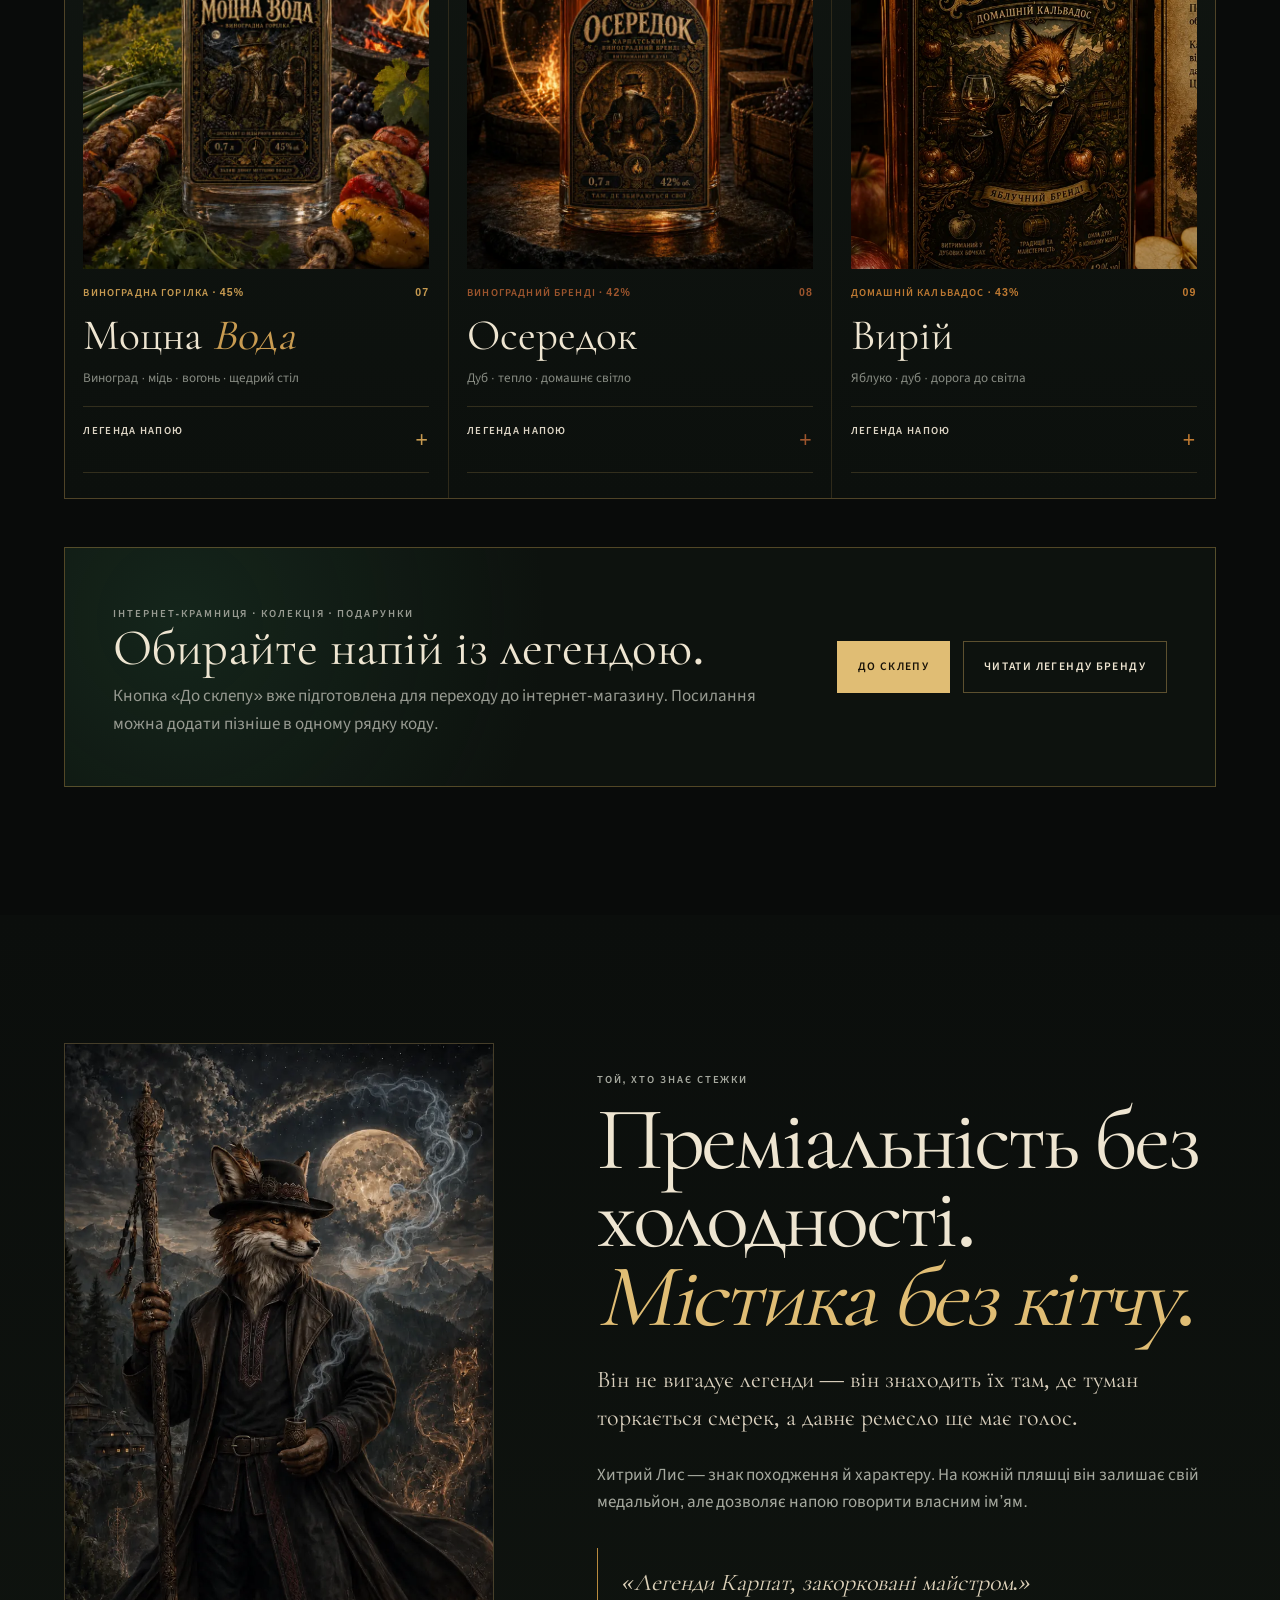
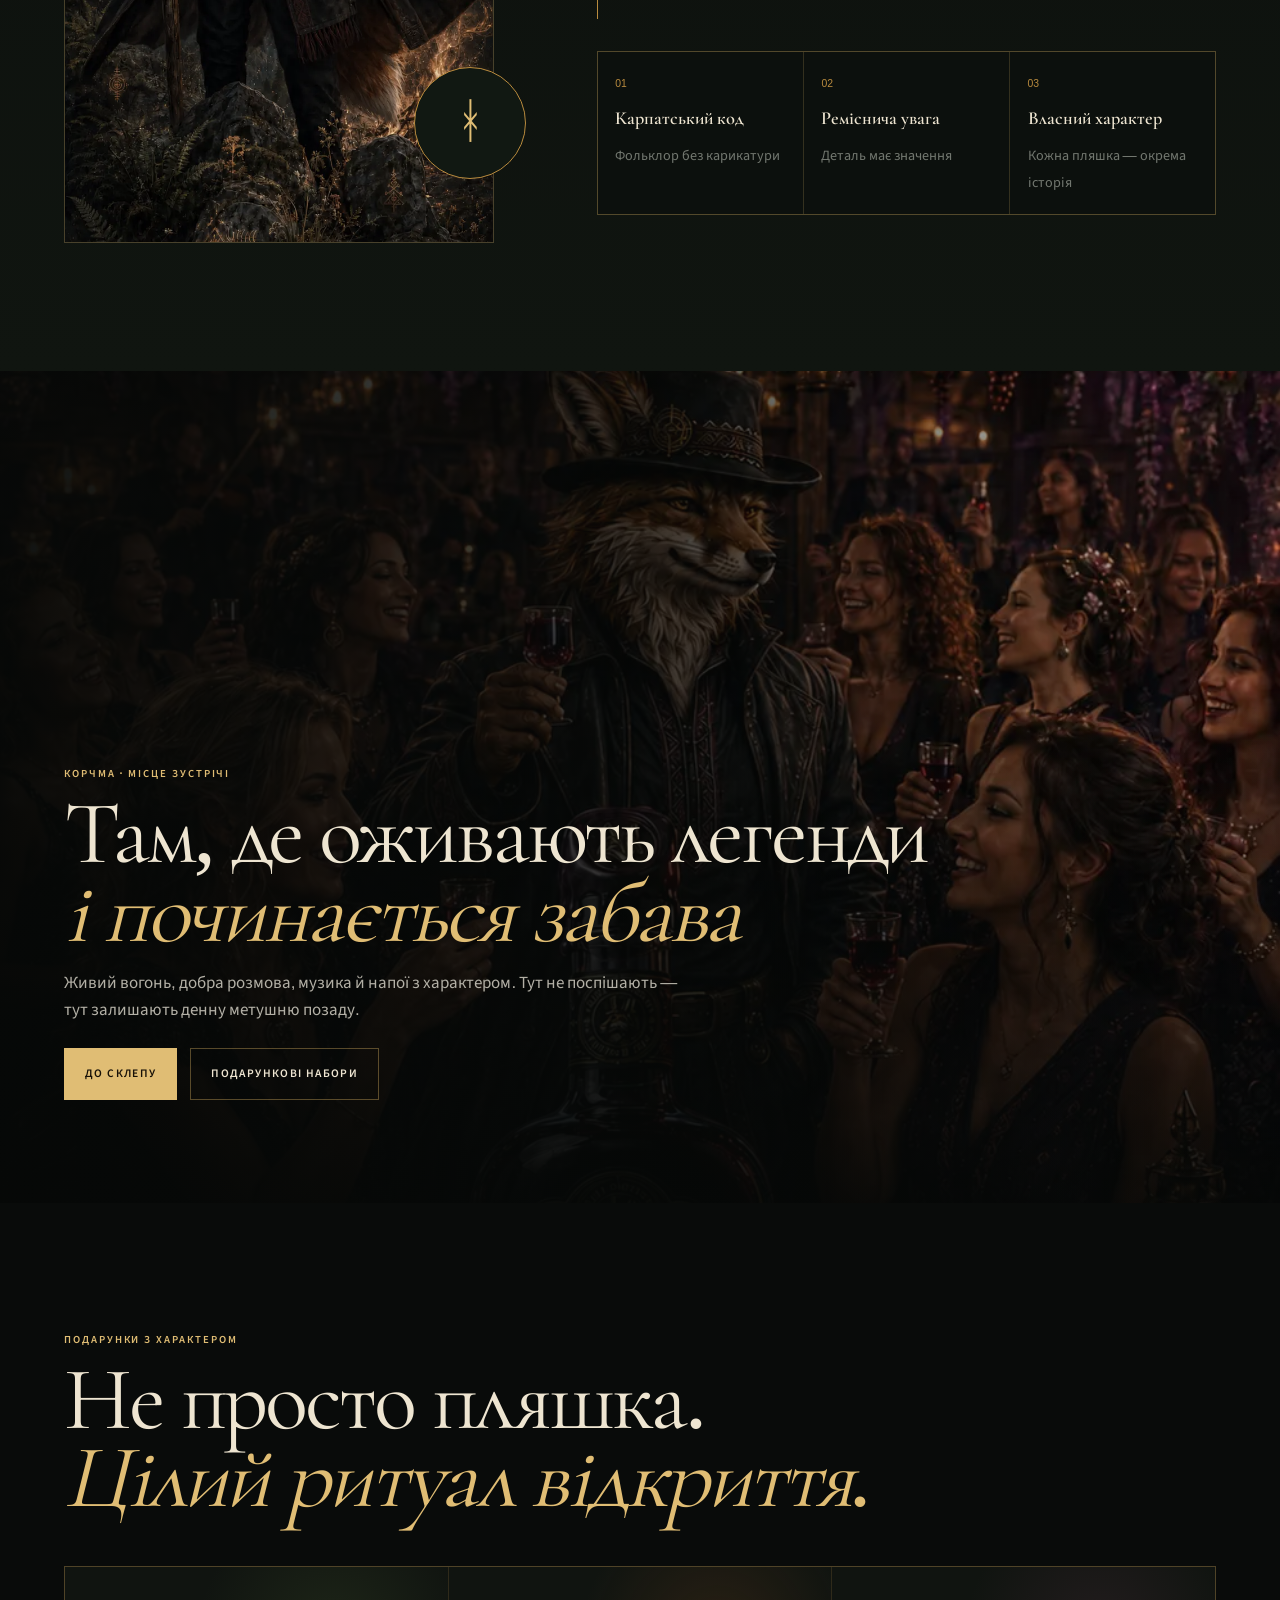
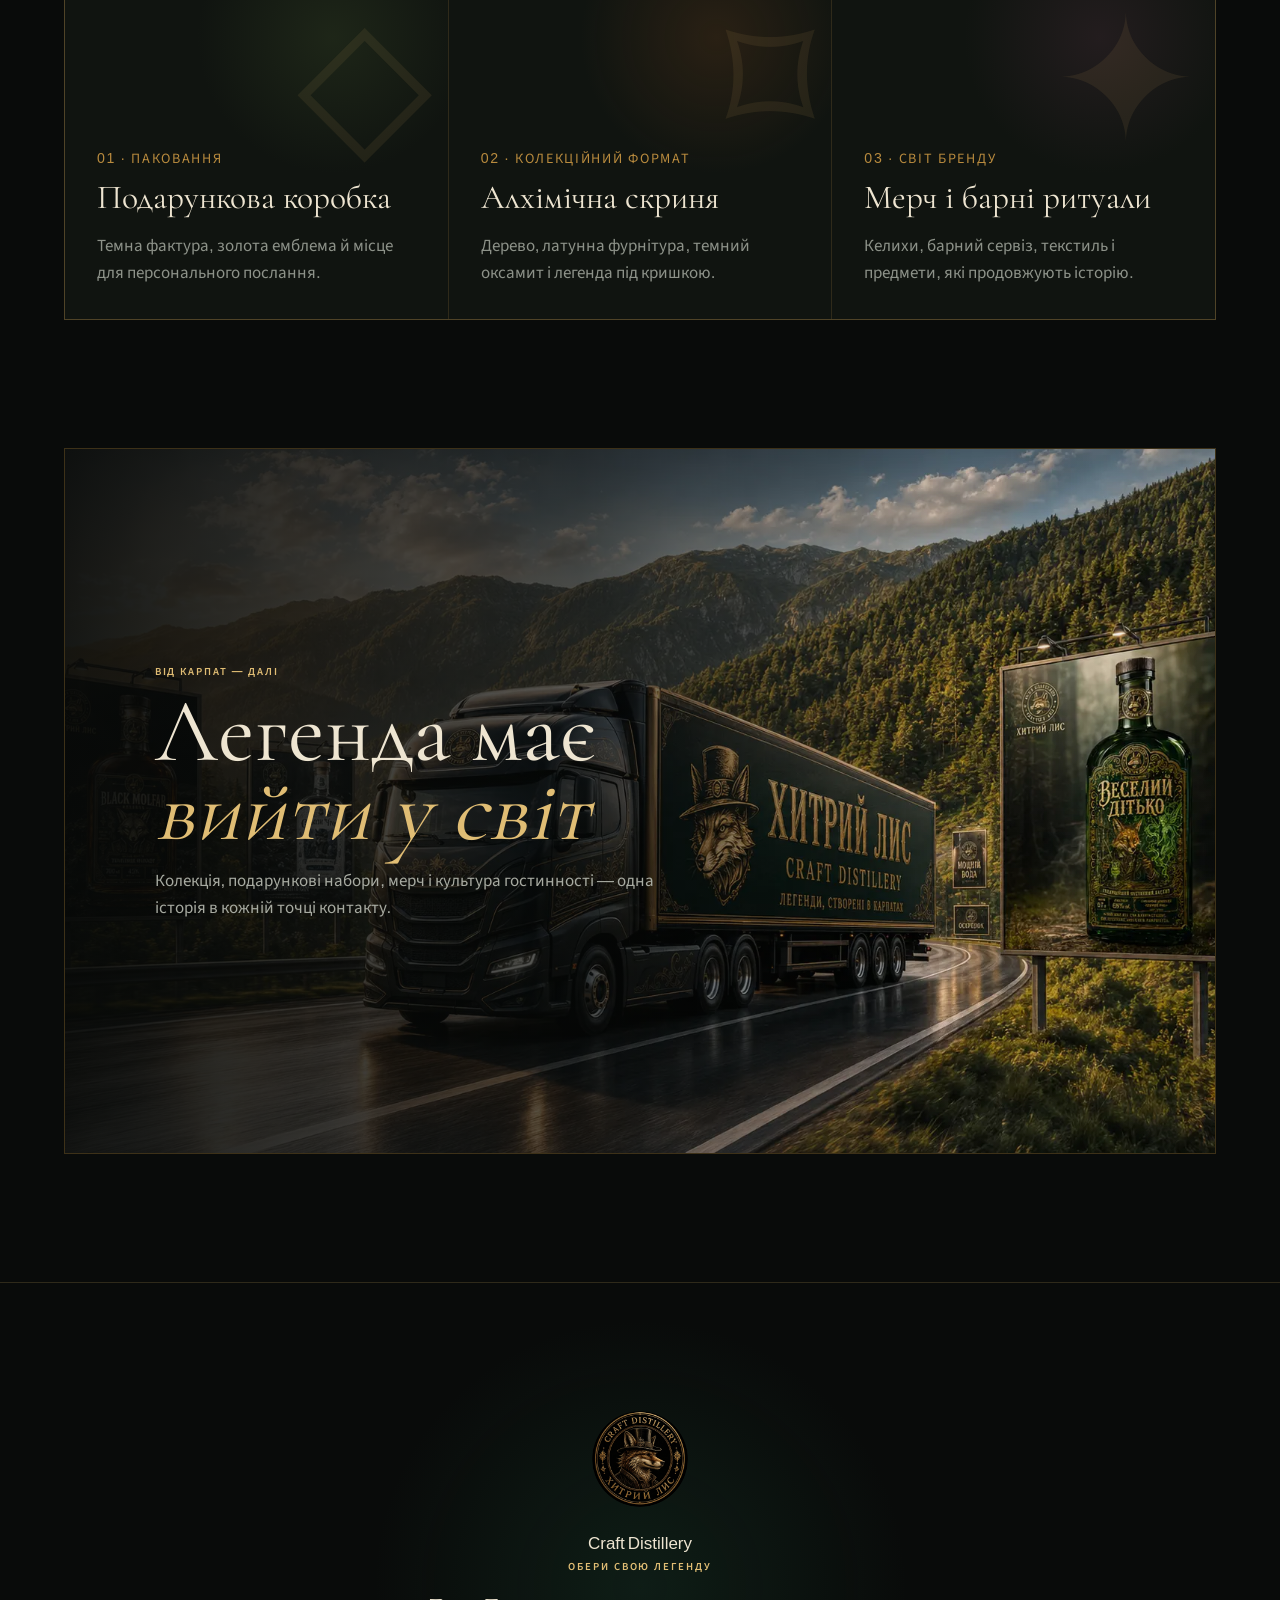
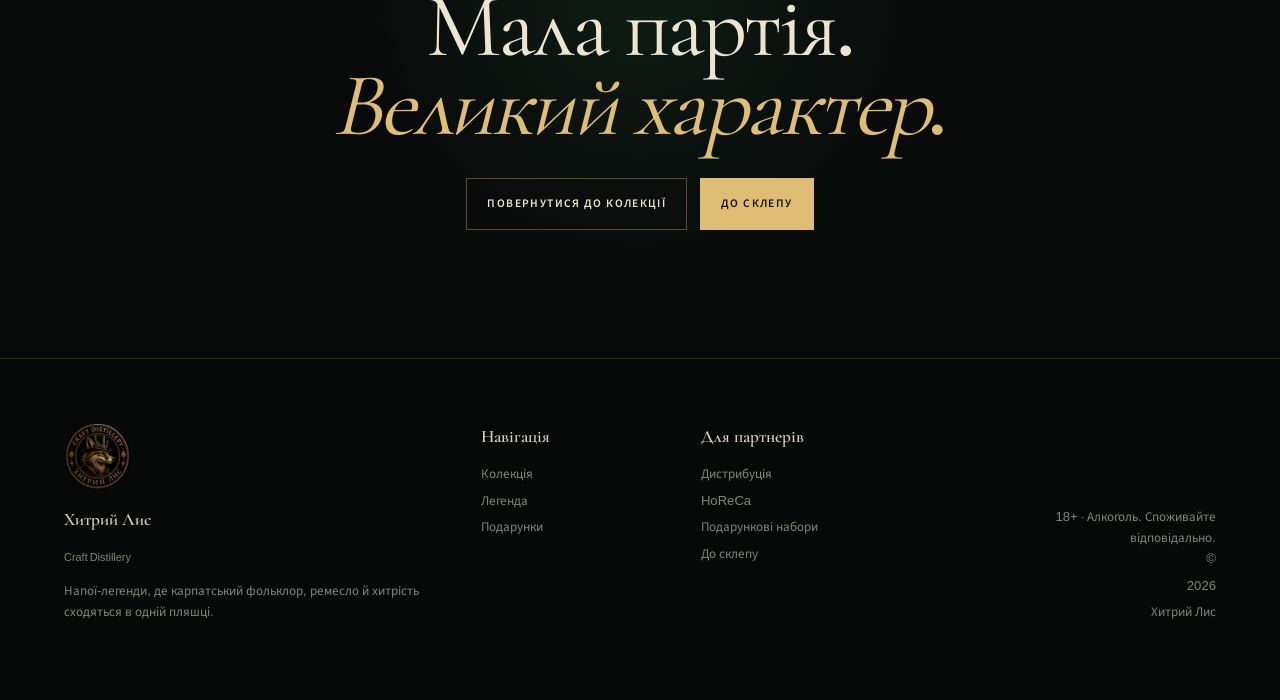
==== commit 63fa7809: "Add files via upload" ====
--- a/index.html
+++ b/index.html
@@ -1,218 +1,119 @@
 <!DOCTYPE html>
+<html lang="uk"><head><meta charset="utf-8"/><meta content="width=device-width,initial-scale=1,viewport-fit=cover" name="viewport"/><meta content="#090b0a" name="theme-color"/><meta content="Хитрий Лис — напої-легенди, де карпатський фольклор, ремесло й характер сходяться в одній пляшці." name="description"/><title>Хитрий Лис — легенди Карпат, закорковані майстром</title><style>
+@font-face{font-family:'Cormorant';src:url('[data-uri]') format('woff2');font-weight:400;font-display:swap}
+@font-face{font-family:'Cormorant';src:url('[data-uri]') format('woff2');font-weight:600;font-display:swap}
+@font-face{font-family:'Source Sans 3';src:url('[data-uri]') format('woff2');font-weight:400;font-display:swap}
+@font-face{font-family:'Source Sans 3';src:url('[data-uri]') format('woff2');font-weight:600;font-display:swap}
 
-<html lang="uk">
-<head>
-<meta charset="utf-8"/>
-<meta content="width=device-width, initial-scale=1" name="viewport"/>
-<meta content="#0b0d0c" name="theme-color"/>
-<meta content="Хитрий Лис — напої-легенди, де карпатський фольклор, ремесло й характер сходяться в одній пляшці." name="description"/>
-<title>Хитрий Лис — легенди Карпат, закорковані майстром</title>
-<link href="assets/favicon.svg" rel="icon" type="image/svg+xml"/>
-<link href="styles.css" rel="stylesheet"/>
-<script defer="" src="script.js"></script>
-</head>
-<body class="age-locked">
-<a class="skip-link" href="#main">Перейти до вмісту</a>
-<div aria-labelledby="ageTitle" aria-modal="true" class="age-gate" id="ageGate" role="dialog">
-<div class="age-gate__card">
-<img alt="Логотип Хитрий Лис" class="age-gate__logo" src="assets/images/logo-medallion.webp"/>
-<p class="eyebrow">Ласкаво просимо до легенди</p>
-<h1 id="ageTitle">Вам уже виповнилося 18 років?</h1>
-<p class="age-gate__copy">
-          Сайт присвячений алкогольним напоям. Підтвердіть повноліття, щоб увійти.
-        </p>
-<div class="age-gate__actions">
-<button class="button button--primary" id="ageAccept" type="button">Так, мені є 18</button>
-<button class="button button--ghost" id="ageDecline" type="button">Ні, покинути сайт</button>
-</div>
-<small>Споживайте відповідально.</small>
-</div>
-</div>
-<header class="site-header" id="top">
-<a aria-label="Хитрий Лис — на початок сторінки" class="brand-mark" href="#top">
-<img alt="" src="assets/images/logo-medallion.webp"/>
-</a>
-<button aria-controls="siteNav" aria-expanded="false" class="menu-toggle" type="button">
-<span></span><span></span><span></span>
-<span class="sr-only">Відкрити меню</span>
-</button>
-<nav aria-label="Головна навігація" class="site-nav" id="siteNav">
-<a href="#collection">Колекція</a>
-<a href="#legend">Легенда</a>
-<a href="#tavern">Корчма</a>
-<a class="nav-cta" href="#world">Світ бренду</a>
-</nav>
-</header>
-<main id="main">
-<section aria-labelledby="heroTitle" class="hero section-shell">
-<div class="hero__mist hero__mist--one"></div>
-<div class="hero__mist hero__mist--two"></div>
-<div class="hero__copy reveal">
-<p class="eyebrow">Craft distillery · Carpathians</p>
-<h1 id="heroTitle">Легенди Карпат,<br/><em>закорковані майстром</em></h1>
-<p class="hero__lead">
-            Виразний характер. Колекційний образ. Відчуття особистого відкриття — від першого погляду до останньої деталі.
-          </p>
-<div class="hero__actions">
-<a class="button button--primary" href="#collection">Відкрити колекцію</a>
-<a class="text-link" href="#legend">Познайомитися з Лисом <span aria-hidden="true">↗</span></a>
-</div>
-<dl aria-label="Характер бренду" class="hero__facts">
-<div><dt>8</dt><dd>напоїв-легенд</dd></div>
-<div><dt>1</dt><dd>карпатський характер</dd></div>
-<div><dt>∞</dt><dd>приводів зібратися</dd></div>
-</dl>
-</div>
-<div class="hero__visual reveal reveal--delay">
-<div class="hero__frame">
-<img alt="Колекція напоїв Black Molfar Reserve, Веселий Дітько та Сльози Чічки" src="assets/images/collection-hero.webp"/>
-<span class="hero__seal">Мала партія<br/>великий характер</span>
-</div>
-</div>
-<a aria-label="Прокрутити до колекції" class="scroll-cue" href="#collection">
-<span>Гортати</span><i></i>
-</a>
-</section>
-<section aria-label="Цінності бренду" class="marquee">
-<div class="marquee__track">
-<span>Карпатська містика</span><i>✦</i><span>Ремесло</span><i>✦</i><span>Власна легенда</span><i>✦</i>
-<span>Карпатська містика</span><i>✦</i><span>Ремесло</span><i>✦</i><span>Власна легенда</span><i>✦</i>
-</div>
-</section>
-<section aria-labelledby="collectionTitle" class="collection section-shell" id="collection">
-<div class="section-heading reveal">
-<div>
-<p class="eyebrow">Колекція майстра</p>
-<h2 id="collectionTitle">Кожна назва —<br/><em>герой окремої історії</em></h2>
-</div>
-<p>
-            Єдина візуальна ДНК. Різні характери, настрої та приводи. Оберіть легенду, яка сьогодні говорить саме з вами.
-          </p>
-</div>
-<div class="product-grid" id="productGrid">
-<article class="product-card reveal" data-product="black-molfar" style="--accent:#b58a3c">
-<div class="product-card__image"><img alt="Пляшка віскі Black Molfar Reserve" loading="lazy" src="assets/images/black-molfar.webp"/></div>
-<div class="product-card__meta"><span>Whiskey · 43%</span><span>01</span></div>
-<h3>Black Molfar <em>Reserve</em></h3>
-<p>Дим · мольфарські знаки · золото й мідь</p>
+:root{--ink:#090b0a;--ink2:#101411;--panel:#121713;--paper:#eee5d1;--muted:#a5a092;--gold:#b98b3e;--gold2:#e0bd74;--green:#173f31;--line:rgba(218,180,103,.18);--page:clamp(1.2rem,5vw,5.5rem);--display:'Cormorant',Georgia,serif;--text:'Source Sans 3',Arial,sans-serif}
+*{box-sizing:border-box}html{scroll-behavior:smooth;background:var(--ink)}body{margin:0;background:var(--ink);color:var(--paper);font-family:var(--text);font-size:17px;line-height:1.6;overflow-x:hidden}body.age-locked{overflow:hidden}a{color:inherit;text-decoration:none}img{display:block;max-width:100%}button{font:inherit}.sr-only{position:absolute;width:1px;height:1px;padding:0;margin:-1px;overflow:hidden;clip:rect(0,0,0,0);white-space:nowrap;border:0}.skip-link{position:fixed;z-index:1000;left:1rem;top:-5rem;background:var(--gold2);color:#111;padding:.7rem 1rem}.skip-link:focus{top:1rem}
+.age-gate{position:fixed;z-index:999;inset:0;display:grid;place-items:center;padding:1rem;background:radial-gradient(circle at 50% 20%,rgba(35,82,56,.34),transparent 40%),rgba(4,6,5,.97);transition:opacity .35s,visibility .35s}.age-gate[aria-hidden=true]{opacity:0;visibility:hidden;pointer-events:none}.age-card{width:min(38rem,100%);padding:clamp(2rem,7vw,4.5rem);text-align:center;border:1px solid rgba(221,178,91,.38);background:linear-gradient(180deg,rgba(23,29,24,.97),rgba(8,11,9,.99));box-shadow:0 35px 120px #000}.age-card img{width:7rem;height:7rem;margin:0 auto 1.5rem;border-radius:50%}.age-card h1{font-family:var(--display);font-size:clamp(2.6rem,8vw,4.8rem);line-height:.95;margin:.4rem 0 1.2rem;font-weight:600}.age-card p{color:#b5b0a3}.age-actions{display:flex;gap:.8rem;justify-content:center;margin:1.8rem 0 1rem}.age-card small{color:#747970}
+.site-header{position:fixed;z-index:80;top:0;left:0;right:0;height:6.2rem;display:flex;align-items:center;justify-content:space-between;padding:0 var(--page);border-bottom:1px solid transparent;transition:.25s}.site-header.scrolled{height:5rem;background:rgba(7,9,8,.91);backdrop-filter:blur(14px);border-color:var(--line)}.brand-mark{width:4rem;height:4rem;border-radius:50%;overflow:hidden}.brand-mark img{width:100%;height:100%;object-fit:cover}.site-nav{display:flex;align-items:center;gap:clamp(1rem,3vw,2.4rem);font-size:.72rem;font-weight:600;letter-spacing:.12em;text-transform:uppercase}.site-nav a{transition:color .2s}.site-nav a:hover{color:var(--gold2)}.nav-cta{border:1px solid rgba(219,177,93,.45);padding:.72rem 1rem}.menu-toggle{display:none;border:0;background:none;color:#fff;width:2.8rem;height:2.8rem}.menu-toggle span:not(.sr-only){display:block;width:1.7rem;height:1px;margin:6px auto;background:currentColor;transition:.25s}
+.section-shell{padding-left:var(--page);padding-right:var(--page)}.eyebrow{margin:0 0 .8rem;color:var(--gold2);font-size:.67rem;font-weight:600;letter-spacing:.18em;text-transform:uppercase}.button{display:inline-flex;align-items:center;justify-content:center;min-height:3.25rem;padding:.85rem 1.25rem;border:1px solid transparent;cursor:pointer;font-size:.72rem;font-weight:600;letter-spacing:.12em;text-transform:uppercase;transition:.22s}.button.primary{background:var(--gold2);color:#171107}.button.primary:hover{background:#f1d28f;transform:translateY(-2px)}.button.ghost{border-color:rgba(220,181,100,.38);background:transparent;color:var(--paper)}.button.ghost:hover{border-color:var(--gold2);color:var(--gold2)}.button.disabled{opacity:.85}.text-link{font-family:var(--display);font-size:1.2rem;border-bottom:1px solid rgba(225,190,119,.3)}
+.hero{position:relative;min-height:100svh;display:grid;grid-template-columns:1.02fr .98fr;gap:clamp(2rem,6vw,7rem);align-items:center;padding-top:8rem;padding-bottom:5rem;overflow:hidden;background:radial-gradient(circle at 14% 30%,rgba(33,78,57,.32),transparent 32%),linear-gradient(135deg,#090b0a,#0d120e 58%,#070907)}.hero:before{content:'';position:absolute;inset:0;opacity:.08;background-image:linear-gradient(rgba(255,255,255,.04) 1px,transparent 1px),linear-gradient(90deg,rgba(255,255,255,.04) 1px,transparent 1px);background-size:90px 90px}.hero-copy,.hero-visual{position:relative;z-index:2}.hero h1,.section-heading h2,.legend h2,.experience h2,.gifts h2,.closing h2{font-family:var(--display);font-weight:400;line-height:.88;letter-spacing:-.035em;margin:.2rem 0}.hero h1{font-size:clamp(4.5rem,8.2vw,9rem);max-width:10ch}.hero h1 em,.section-heading h2 em,.legend h2 em,.experience h2 em,.gifts h2 em,.closing h2 em{font-weight:400;color:var(--gold2)}.hero-slogan{display:block}.hero-slogan span{display:block}.hero-lead{max-width:37rem;color:#b8b3a7;font-size:1.08rem}.hero-actions{display:flex;align-items:center;gap:1.5rem;margin:2rem 0 3rem}.hero-facts{display:flex;gap:clamp(1rem,4vw,3rem);padding:0;margin:0}.hero-facts div{border-left:1px solid var(--line);padding-left:1rem}.hero-facts dt{font-family:var(--display);font-size:2.4rem;line-height:1;color:var(--gold2)}.hero-facts dd{margin:.25rem 0 0;color:#777d75;font-size:.7rem;letter-spacing:.1em;text-transform:uppercase}.hero-frame{position:relative;border:1px solid rgba(211,168,80,.34);padding:1rem;transform:rotate(1.4deg);box-shadow:0 40px 100px rgba(0,0,0,.5)}.hero-frame img{width:100%;aspect-ratio:3/2;object-fit:cover;filter:saturate(.86) contrast(1.05)}.hero-seal{position:absolute;right:-1.8rem;bottom:-1.8rem;display:grid;place-items:center;width:8.2rem;aspect-ratio:1;border-radius:50%;background:#0c231a;border:1px solid var(--gold);box-shadow:0 15px 50px #000;text-align:center;color:var(--gold2);font-family:var(--display);font-size:1rem;line-height:1.1;transform:rotate(-10deg)}
+.marquee{overflow:hidden;border-top:1px solid var(--line);border-bottom:1px solid var(--line);background:#0d100e}.marquee-track{display:flex;width:max-content;gap:2rem;align-items:center;padding:1rem 0;animation:marquee 26s linear infinite;color:#a8a397;font-family:var(--display);font-size:1.15rem}.marquee-track i{color:var(--gold)}@keyframes marquee{to{transform:translateX(-50%)}}
+.collection{padding-top:clamp(6rem,10vw,10rem);padding-bottom:clamp(6rem,10vw,10rem)}.section-heading{display:grid;grid-template-columns:1.2fr .8fr;gap:3rem;align-items:end;margin-bottom:4rem}.section-heading h2,.legend h2,.experience h2,.gifts h2,.closing h2{font-size:clamp(3.7rem,7vw,7.2rem)}.section-heading>p{max-width:34rem;color:#97998f}.product-grid{display:grid;grid-template-columns:repeat(3,minmax(0,1fr));gap:1px;background:var(--line);border:1px solid var(--line)}.product-card{position:relative;background:linear-gradient(180deg,#111612,#0c100d);padding:1.15rem 1.15rem 1.55rem;min-width:0}.product-image{height:31rem;overflow:hidden;background:#090b0a;position:relative}.product-image:after{content:'';position:absolute;inset:0;box-shadow:inset 0 0 70px rgba(0,0,0,.35);pointer-events:none}.product-image img{width:100%;height:100%;object-fit:cover;transition:transform .7s ease,filter .4s}.product-card:hover .product-image img{transform:scale(1.035);filter:saturate(1.08)}.product-meta{display:flex;justify-content:space-between;gap:1rem;margin:1rem 0 .8rem;color:var(--accent);font-size:.66rem;font-weight:600;letter-spacing:.11em;text-transform:uppercase}.product-card h3{font-family:var(--display);font-weight:400;font-size:clamp(2rem,3.4vw,3.3rem);line-height:.92;margin:0}.product-card h3 em{color:var(--accent);font-weight:400}.motifs{color:#878b82;font-size:.82rem}.product-legend{margin-top:1.1rem;border-top:1px solid var(--line);border-bottom:1px solid var(--line)}.product-legend summary{list-style:none;cursor:pointer;padding:.9rem 0;display:flex;justify-content:space-between;color:#ddd5c5;font-size:.67rem;font-weight:600;letter-spacing:.12em;text-transform:uppercase}.product-legend summary::-webkit-details-marker{display:none}.product-legend summary:after{content:'+';font-family:var(--display);font-size:1.4rem;color:var(--accent);transition:.2s}.product-legend[open] summary:after{transform:rotate(45deg)}.legend-body{padding:0 0 1.2rem;color:#a5a99f;font-size:.9rem;line-height:1.7}.legend-body blockquote{margin:1rem 0 0;padding-left:1rem;border-left:1px solid var(--accent);color:#ded2bb;font-family:var(--display);font-size:1.15rem;font-style:italic}
+.tasting-band{display:grid;grid-template-columns:1.2fr auto;gap:2rem;align-items:center;margin-top:3rem;padding:clamp(1.5rem,4vw,3rem);border:1px solid rgba(213,170,83,.35);background:radial-gradient(circle at 10% 30%,rgba(43,94,65,.25),transparent 35%),#0d120e}.tasting-band h3{margin:0;font-family:var(--display);font-size:clamp(2rem,4vw,3.8rem);font-weight:400;line-height:1}.tasting-band p{margin:.6rem 0 0;color:#989b92}.tasting-actions{display:flex;gap:.8rem;flex-wrap:wrap;justify-content:flex-end}
+.legend{display:grid;grid-template-columns:.82fr 1.18fr;gap:clamp(3rem,8vw,8rem);align-items:center;padding-top:clamp(6rem,10vw,10rem);padding-bottom:clamp(6rem,10vw,10rem);background:linear-gradient(180deg,#0b0e0c,#101510)}.legend-image{position:relative;max-width:34rem}.legend-image img{width:100%;max-height:50rem;object-fit:cover;object-position:top;border:1px solid rgba(215,172,87,.3);filter:saturate(.75)}.sigil{position:absolute;right:-2rem;bottom:4rem;display:grid;place-items:center;width:7rem;aspect-ratio:1;border-radius:50%;background:#111812;border:1px solid var(--gold);color:var(--gold2);font-family:var(--display);font-size:3rem}.legend-copy>p{color:#a6a99f}.legend-lead{font-family:var(--display);font-size:1.5rem!important;color:#d9cfbd!important}.legend-copy blockquote{margin:2rem 0;padding:1rem 0 1rem 1.5rem;border-left:1px solid var(--gold);font-family:var(--display);font-size:1.5rem;font-style:italic;color:#ddd1b9}.principles{display:grid;grid-template-columns:repeat(3,1fr);gap:1px;background:var(--line);border:1px solid var(--line)}.principles div{padding:1.1rem;background:#0c100d}.principles span{color:var(--gold);font-size:.65rem}.principles strong{display:block;margin:.5rem 0;font-family:var(--display);font-size:1.15rem}.principles small{color:#72776f}
+.experience{position:relative;min-height:52rem;display:flex;align-items:flex-end;padding:clamp(4rem,8vw,8rem) var(--page);overflow:hidden}.experience-media{position:absolute;inset:0}.experience-media img{width:100%;height:100%;object-fit:cover;object-position:center 38%}.experience-media:after{content:'';position:absolute;inset:0;background:linear-gradient(90deg,rgba(6,8,7,.96),rgba(6,8,7,.72) 50%,rgba(6,8,7,.18)),linear-gradient(0deg,rgba(6,8,7,.85),transparent 60%)}.experience-copy{position:relative;z-index:1;max-width:58rem}.experience-copy>p:not(.eyebrow){max-width:39rem;color:#b3b0a6}.experience-actions{display:flex;gap:.8rem;flex-wrap:wrap;margin-top:1.5rem}
+.gifts{padding-top:clamp(6rem,10vw,10rem);padding-bottom:clamp(6rem,10vw,10rem)}.gift-grid{display:grid;grid-template-columns:repeat(3,1fr);gap:1px;background:var(--line);border:1px solid var(--line);margin-top:3rem}.gift{min-height:22rem;padding:2rem;display:flex;flex-direction:column;justify-content:flex-end;background:radial-gradient(circle at 70% 20%,rgba(71,91,48,.25),transparent 35%),#101410;position:relative;overflow:hidden}.gift:nth-child(2){background:radial-gradient(circle at 70% 20%,rgba(117,68,31,.25),transparent 35%),#101410}.gift:nth-child(3){background:radial-gradient(circle at 70% 20%,rgba(91,54,72,.25),transparent 35%),#101410}.gift:before{content:attr(data-icon);position:absolute;right:1rem;top:-1.4rem;font-family:var(--display);font-size:11rem;color:rgba(220,180,100,.09)}.gift h3{font-family:var(--display);font-size:2.1rem;font-weight:400;margin:0}.gift p{color:#8d9289;margin:.5rem 0 0}.gift small{color:var(--gold);letter-spacing:.12em;text-transform:uppercase}
+.world{padding-top:0;padding-bottom:clamp(6rem,10vw,10rem)}.world-panel{position:relative;min-height:44rem;border:1px solid rgba(181,138,60,.3);overflow:hidden}.world-panel img{position:absolute;inset:0;width:100%;height:100%;object-fit:cover}.world-panel:after{content:'';position:absolute;inset:0;background:linear-gradient(90deg,rgba(7,9,8,.94),rgba(7,9,8,.66) 45%,rgba(7,9,8,.06) 78%)}.world-copy{position:relative;z-index:1;min-height:44rem;max-width:45rem;display:flex;flex-direction:column;justify-content:center;padding:clamp(2rem,7vw,7rem)}.world-copy h2{font-family:var(--display);font-weight:400;font-size:clamp(3.7rem,7vw,7.2rem);line-height:.88;margin:0}.world-copy h2 em{color:var(--gold2);font-weight:400}.world-copy p:last-child{color:#a7aaa1}
+.closing{text-align:center;padding-top:clamp(6rem,10vw,10rem);padding-bottom:clamp(6rem,10vw,10rem);border-top:1px solid var(--line);background:radial-gradient(circle at 50% 45%,rgba(30,82,57,.25),transparent 36%)}.closing img{width:6rem;height:6rem;border-radius:50%;margin:0 auto 1.5rem}.closing-actions{display:flex;gap:.8rem;justify-content:center;flex-wrap:wrap;margin-top:2rem}
+.site-footer{display:grid;grid-template-columns:1.5fr .7fr .9fr 1fr;gap:3rem;padding:4rem var(--page);border-top:1px solid var(--line);background:#070908;color:#80867d;font-size:.82rem}.footer-brand{max-width:25rem}.footer-brand img{width:4.2rem;height:4.2rem;border-radius:50%;margin-bottom:1rem}.site-footer strong{display:block;color:#d8cfbd;font-family:var(--display);font-size:1.1rem;margin-bottom:.8rem}.site-footer a,.site-footer span{display:block;margin:.35rem 0}.site-footer a:hover{color:var(--gold2)}.legal{text-align:right;align-self:end}.toast{position:fixed;z-index:120;left:50%;bottom:1.4rem;transform:translate(-50%,2rem);opacity:0;pointer-events:none;max-width:min(34rem,calc(100% - 2rem));padding:.9rem 1.2rem;border:1px solid rgba(218,180,103,.45);background:#111710;color:#e7ddc9;box-shadow:0 20px 60px #000;text-align:center;transition:.25s}.toast.show{opacity:1;transform:translate(-50%,0)}
+.reveal{opacity:1;transform:none}.reveal.visible{animation:rise .75s ease both}@keyframes rise{from{opacity:0;transform:translateY(18px)}to{opacity:1;transform:none}}
+@media(max-width:1100px){.hero{grid-template-columns:1fr}.hero-copy{max-width:58rem}.hero-visual{max-width:58rem;margin-left:auto}.product-grid{grid-template-columns:repeat(2,1fr)}.legend{grid-template-columns:.8fr 1.2fr;gap:3rem}.principles{grid-template-columns:1fr}.site-footer{grid-template-columns:1.5fr .7fr .8fr}.legal{grid-column:1/-1;text-align:left}}
+@media(max-width:760px){body{font-size:16px}.site-header{height:5rem}.brand-mark{width:3rem;height:3rem}.menu-toggle{display:block;position:relative;z-index:3}.menu-toggle.open span:nth-child(1){transform:translateY(7px) rotate(45deg)}.menu-toggle.open span:nth-child(2){opacity:0}.menu-toggle.open span:nth-child(3){transform:translateY(-7px) rotate(-45deg)}.site-nav{position:fixed;inset:0;display:flex;flex-direction:column;justify-content:center;gap:1.8rem;background:rgba(6,8,7,.985);font-family:var(--display);font-size:2rem;font-weight:400;text-transform:none;transform:translateX(100%);transition:.3s}.site-nav.open{transform:none}.nav-cta{font-family:var(--text);font-size:.72rem;text-transform:uppercase}.hero{display:block;padding-top:8rem;min-height:auto}.hero h1{font-size:clamp(3.35rem,14.2vw,5.4rem);max-width:100%;letter-spacing:-.025em}.hero-slogan{font-size:.92em;line-height:.93}.hero-actions{align-items:flex-start;flex-direction:column}.hero-frame{transform:none;margin-top:3rem}.hero-seal{right:-.2rem;width:6.8rem}.hero-facts{justify-content:space-between;gap:.5rem}.section-heading{grid-template-columns:1fr;gap:1rem}.product-grid{grid-template-columns:1fr}.product-image{height:36rem}.tasting-band{grid-template-columns:1fr}.tasting-actions{justify-content:flex-start}.legend{grid-template-columns:1fr}.legend-image{width:min(32rem,92%)}.sigil{right:-1rem}.experience{min-height:48rem}.experience-media:after{background:linear-gradient(0deg,rgba(6,8,7,.96),rgba(6,8,7,.35))}.gift-grid{grid-template-columns:1fr}.world-panel,.world-copy{min-height:38rem}.world-panel:after{background:linear-gradient(0deg,rgba(7,9,8,.95),rgba(7,9,8,.28))}.world-copy{justify-content:flex-end}.site-footer{grid-template-columns:1fr 1fr}.footer-brand,.legal{grid-column:1/-1}.age-actions{flex-direction:column}.age-actions .button{width:100%}}
+@media(max-width:460px){.hero h1{font-size:clamp(3rem,13.4vw,4.35rem)}.product-image{height:29rem}.hero-facts{flex-wrap:wrap}.site-footer{grid-template-columns:1fr}.footer-brand,.legal{grid-column:auto}.legal{text-align:left}}
+@media(prefers-reduced-motion:reduce){html{scroll-behavior:auto}.marquee-track{animation:none}.reveal{opacity:1;transform:none;transition:none}*{transition-duration:.01ms!important}}
 
-<details class="product-card__legend"><summary>Легенда напою</summary><div class="product-card__legend-body"><p>Вибір людини, якій уже не потрібно нічого доводити. Темний, зібраний і впевнений образ для важливих розмов, завершених справ та вечорів у колі тих, хто розуміє без зайвих слів.</p><blockquote>«Статус не демонструють. Його впізнають.»</blockquote></div></details></article>
-<article class="product-card reveal" data-product="veselyi-ditko" style="--accent:#3b8c59">
-<div class="product-card__image"><img alt="Пляшка абсенту Веселий Дітько" loading="lazy" src="assets/images/veselyi-ditko.webp"/></div>
-<div class="product-card__meta"><span>Absinthe · 68%</span><span>02</span></div>
-<h3>Веселий <em>Дітько</em></h3>
-<p>Полин · місяць · смарагдовий дим</p>
 
-<details class="product-card__legend"><summary>Легенда напою</summary><div class="product-card__legend-body"><p>Кажуть, у найтемнішу ніч року до корчми «Хитрий Лис» завітав дивний гість у зеленому плащі. Цілу ніч господар і чужинський дітько чаклували біля мідного перегінного куба, змішуючи міцний дух із чарами карпатського різнотрав’я. На ранок гість зник, залишивши смарагдовий напій і лункий сміх. Відтоді кожен ковток звільняє «Веселого Дітька», даруючи розуму гостроту лиса, а серцю — шалену відвагу.</p><blockquote>«Для тих, хто бачить більше.»</blockquote></div></details></article>
-<article class="product-card reveal" data-product="sliozy-chichky" style="--accent:#aeb8c5">
-<div class="product-card__image"><img alt="Пляшка джину Сльози Чічки" loading="lazy" src="assets/images/sliozy-chichky.webp"/></div>
-<div class="product-card__meta"><span>Carpathian Dry Gin · 42%</span><span>03</span></div>
-<h3>Сльози <em>Чічки</em></h3>
-<p>Ялівець · крапля · місячна прохолода</p>
+/* Clear approved brand lockup and corrected Магія трав artwork */
+.brand-mark{width:auto!important;height:4.2rem!important;border-radius:0!important;overflow:visible!important;display:flex!important;align-items:center;gap:.72rem;text-decoration:none}
+.brand-mark .brand-emblem{width:3.55rem!important;height:3.55rem!important;object-fit:contain!important;border-radius:50%;filter:drop-shadow(0 4px 12px rgba(0,0,0,.55))}
+.brand-wordmark{display:flex;flex-direction:column;line-height:1;color:#ead8ac;white-space:nowrap}
+.brand-wordmark strong{font-family:var(--display);font-size:1.22rem;font-weight:600;letter-spacing:.035em}
+.brand-wordmark small{margin-top:.34rem;color:#b9924b;font-size:.56rem;font-weight:600;letter-spacing:.18em;text-transform:uppercase}
+.age-card>img,.closing-badge img,.footer-brand-top img,.footer-brand img{object-fit:contain!important;background:#090c0a;border-radius:50%;padding:.12rem}
+@media(max-width:760px){.brand-mark{height:3.2rem!important}.brand-mark .brand-emblem{width:3rem!important;height:3rem!important}.brand-wordmark{display:none}}
 
-<details class="product-card__legend"><summary>Легенда напою</summary><div class="product-card__legend-body"><p>Коли мавка востаннє танцювала на полонині перед світанком, на ялівці залишилися срібні краплі роси. Хитрий Лис зібрав їх разом із карпатськими травами й створив джин, у якому живе прохолода гірської ночі та легкість першого ранкового вітру.</p><blockquote>«Легкість, що збирає друзів.»</blockquote></div></details></article>
-<article class="product-card reveal" data-product="witchs-blood" style="--accent:#7f365b">
-<div class="product-card__image"><img alt="Пляшка лікеру Witch's Blood" loading="lazy" src="assets/images/witchs-blood.webp"/></div>
-<div class="product-card__meta"><span>Blackcurrant Liqueur · 30%</span><span>04</span></div>
-<h3>Witch’s <em>Blood</em></h3>
-<p>Смородина · чорний місяць · краплина магії</p>
-
-<details class="product-card__legend"><summary>Легенда напою</summary><div class="product-card__legend-body"><p>У ніч чорного місяця відьма принесла до корчми кошик стиглої чорної смородини та жменю диких трав. Лис настояв ягоди до густого рубінового кольору й додав лише краплину таємної магії. Рецепт не записують — його передають пошепки від майстра до майстра.</p><blockquote>«Ягоди. Дикі трави. Краплина магії.»</blockquote></div></details></article>
-<article class="product-card reveal" data-product="motsna-voda" style="--accent:#c89b51">
-<div class="product-card__image"><img alt="Пляшка виноградної горілки Моцна Вода" loading="lazy" src="assets/images/motsna-voda.webp"/></div>
-<div class="product-card__meta"><span>Виноградна горілка · 45%</span><span>05</span></div>
-<h3>Моцна <em>Вода</em></h3>
-<p>Виноград · вогонь · щедрий стіл</p>
-
-<details class="product-card__legend"><summary>Легенда напою</summary><div class="product-card__legend-body"><p>Коли денна метушня лишається позаду, а над вогнем шкварчить вечеря, Хитрий Лис виставляє на стіл «Моцну Воду». Кажуть, вона повертає силу подорожньому, розв’язує добру розмову й нагадує: найкращий відпочинок починається серед своїх.</p><blockquote>«Залиш денну метушню позаду.»</blockquote></div></details></article>
-<article class="product-card reveal" data-product="oseredok" style="--accent:#9d552d">
-<div class="product-card__image"><img alt="Пляшка виноградного бренді Осередок" loading="lazy" src="assets/images/oseredok.webp"/></div>
-<div class="product-card__meta"><span>Виноградний бренді · 42%</span><span>06</span></div>
-<h3>Осередок</h3>
-<p>Дуб · тепло · коло найближчих</p>
-
-<details class="product-card__legend"><summary>Легенда напою</summary><div class="product-card__legend-body"><p>Серед гір у Хитрого Лиса була місцина, де вогонь не згасав навіть у найдовші зимові ночі. Там він витримував бренді в дубі, доки напій не увібрав тепло домашнього осередку. Його відкривають, коли за столом збираються найближчі.</p><blockquote>«Там, де збираються свої.»</blockquote></div></details></article>
-<article class="product-card reveal" data-product="viriy" style="--accent:#bf7a32">
-<div class="product-card__image"><img alt="Пляшка домашнього кальвадосу Вирій" loading="lazy" src="assets/images/viriy.webp"/></div>
-<div class="product-card__meta"><span>Домашній кальвадос · 43%</span><span>07</span></div>
-<h3>Вирій</h3>
-<p>Яблуко · дуб · сила духу</p>
-
-<details class="product-card__legend"><summary>Легенда напою</summary><div class="product-card__legend-body"><p>Кажуть, у часи, коли Перун гримів над горами, а Велес ходив поміж людей, у карпатських лісах ріс священний яблуневий сад. Хитрий Лис зібрав найкращі плоди, перегнав їхній сік у мідному кубі та запечатав напій у дубовій бочці. Домовики берегли її, доки час не надав напою сили й теплого бурштинового характеру. Той, хто куштує «Вирій», відчуває подих дороги до світла та силу духу, що допомагає йти власним шляхом.</p><blockquote>«Дар землі, дерева і духу.»</blockquote></div></details></article>
-<article class="product-card reveal" data-product="pryvorotne-zillia" style="--accent:#c49a43">
-<div class="product-card__image"><img alt="Пляшка біттера Приворотне Зілля" loading="lazy" src="assets/images/pryvorotne-zillia.webp"/></div>
-<div class="product-card__meta"><span>Карпатський трав’яний біттер · 38%</span><span>08</span></div>
-<h3>Приворотне <em>Зілля</em></h3>
-<p>Трави · ялівець · прянощі · сміливість</p>
-
-<details class="product-card__legend"><summary>Легенда напою</summary><div class="product-card__legend-body"><p>Одного осіннього вечора до корчми Хитрого Лиса прийшла дівчина й попросила зілля, здатне привернути серце коханого. Лис відповів: справжнє зілля не примушує кохати — воно лише дає сміливість відкрити власне серце. Він настояв карпатські трави, коріння, ялівець, прянощі й цитрусову цедру, доки напій не набув кольору гірського золота. Відтоді кажуть: він не закохує, а проганяє страх із серця.</p><blockquote>«А далі кожен творить власну магію.»</blockquote></div></details></article>
-</div>
-</section>
-<section aria-labelledby="legendTitle" class="legend section-shell" id="legend">
-<div class="legend__image reveal">
-<img alt="Хитрий Лис — карпатський майстер і хранитель легенд" loading="lazy" src="assets/images/fox-master.webp"/>
-<div aria-hidden="true" class="legend__sigil">ᚼ</div>
-</div>
-<div class="legend__copy reveal reveal--delay">
-<p class="eyebrow">Той, хто знає стежки</p>
-<h2 id="legendTitle">Преміальність без холодності.<br/><em>Містика без кітчу.</em></h2>
-<p class="legend__lead">
-            Він не вигадує легенди — він знаходить їх там, де туман торкається смерек, а давнє ремесло ще має голос.
-          </p>
-<p>
-            Хитрий Лис — знак походження й характеру. На кожній пляшці він залишає свій медальйон, але дозволяє напою говорити власним ім’ям.
-          </p>
-<blockquote>«Народжений у тиші карпатської ночі. Відкритий для тих, хто дивиться уважніше.»</blockquote>
-<div class="legend__principles">
-<div><span>01</span><strong>Карпатський код</strong><small>Фольклор без шароварщини</small></div>
-<div><span>02</span><strong>Реміснича увага</strong><small>Деталь має значення</small></div>
-<div><span>03</span><strong>Власний характер</strong><small>Не повторює інших</small></div>
-</div>
-</div>
-</section>
-<section aria-labelledby="tavernTitle" class="tavern" id="tavern">
-<div class="tavern__media"><img alt="Святкова атмосфера корчми Хитрий Лис" loading="lazy" src="assets/images/tavern.webp"/></div>
-<div class="tavern__content reveal">
-<p class="eyebrow">Корчма · місце зустрічі</p>
-<h2 id="tavernTitle">Там, де оживають легенди<br/><em>і починається забава</em></h2>
-<p>
-            Живий вогонь, добра розмова, музика й напої з характером. Тут не поспішають — тут залишають денну метушню позаду.
-          </p>
-<a class="button button--primary" href="#world">Увійти у світ бренду</a>
-</div>
-</section>
-<section aria-labelledby="worldTitle" class="world section-shell" id="world">
-<div class="world__panel reveal">
-<img alt="Брендована фура Хитрий Лис на карпатській дорозі" loading="lazy" src="assets/images/road.webp"/>
-<div class="world__overlay">
-<p class="eyebrow">Від Карпат — далі</p>
-<h2 id="worldTitle">Легенда має<br/><em>вийти у світ</em></h2>
-<p>Колекція, корчма, подарункові набори, мерч і власна культура гостинності — одна історія в кожній точці контакту.</p>
-</div>
-</div>
-</section>
-<section aria-labelledby="closingTitle" class="closing section-shell">
-<img alt="" class="closing__logo" src="assets/images/logo-medallion.webp"/>
-<p class="eyebrow">Обери свою легенду</p>
-<h2 id="closingTitle">Мала партія.<br/><em>Великий характер.</em></h2>
-<a class="button button--primary" href="#collection">Повернутися до колекції</a>
-</section>
-</main>
-<footer class="site-footer">
-<div class="site-footer__brand">
-<img alt="Логотип Хитрий Лис" src="assets/images/logo-medallion.webp"/>
-<p>Напої-легенди, де карпатський фольклор, ремесло й хитрість сходяться в одній пляшці.</p>
-</div>
-<div>
-<strong>Навігація</strong>
-<a href="#collection">Колекція</a><a href="#legend">Легенда</a><a href="#tavern">Корчма</a>
-</div>
-<div>
-<strong>Для партнерів</strong>
-<span>Дистрибуція</span><span>HoReCa</span><span>Подарункові набори</span>
-</div>
-<p class="site-footer__legal">18+ · Алкоголь. Споживайте відповідально.<br/>© <span id="year"></span> Хитрий Лис</p>
-</footer>
-
-</body>
-</html>
+/* Final logo lockup: transparent emblem, balanced alignment */
+.site-header{align-items:center!important}
+.brand-mark{height:4.6rem!important;display:flex!important;align-items:center!important;gap:.9rem!important}
+.brand-mark .brand-emblem{width:4.15rem!important;height:4.15rem!important;display:block!important;object-fit:contain!important;border-radius:50%!important;background:transparent!important;padding:0!important;filter:drop-shadow(0 5px 12px rgba(0,0,0,.55))!important}
+.brand-wordmark{justify-content:center!important}
+.brand-wordmark strong{font-size:1.34rem!important;line-height:1.05!important}
+.brand-wordmark small{margin-top:.38rem!important;font-size:.59rem!important}
+.age-card>img,.closing-badge img,.footer-brand-top img,.footer-brand img{background:transparent!important;padding:0!important;object-fit:contain!important}
+@media(max-width:760px){.brand-mark{height:3.45rem!important;gap:.45rem!important}.brand-mark .brand-emblem{width:3.25rem!important;height:3.25rem!important}}
+</style></head>
+<body class="age-locked"><a class="skip-link" href="#main">Перейти до вмісту</a>
+<div aria-labelledby="ageTitle" aria-modal="true" class="age-gate" id="ageGate" role="dialog"><div class="age-card"><img alt="Логотип Хитрий Лис" src="[data-uri]"/><p class="eyebrow">Ласкаво просимо до легенди</p><h1 id="ageTitle">Вам уже виповнилося 18 років?</h1><p>Сайт присвячений алкогольним напоям. Підтвердіть повноліття, щоб увійти.</p><div class="age-actions"><button class="button primary" id="ageAccept">Так, мені є 18</button><button class="button ghost" id="ageDecline">Ні, покинути сайт</button></div><small>Споживайте відповідально.</small></div></div>
+<header class="site-header" id="top"><a aria-label="Хитрий Лис — на початок" class="brand-mark" href="#top"><img alt="Логотип Хитрий Лис" class="brand-emblem" src="[data-uri]